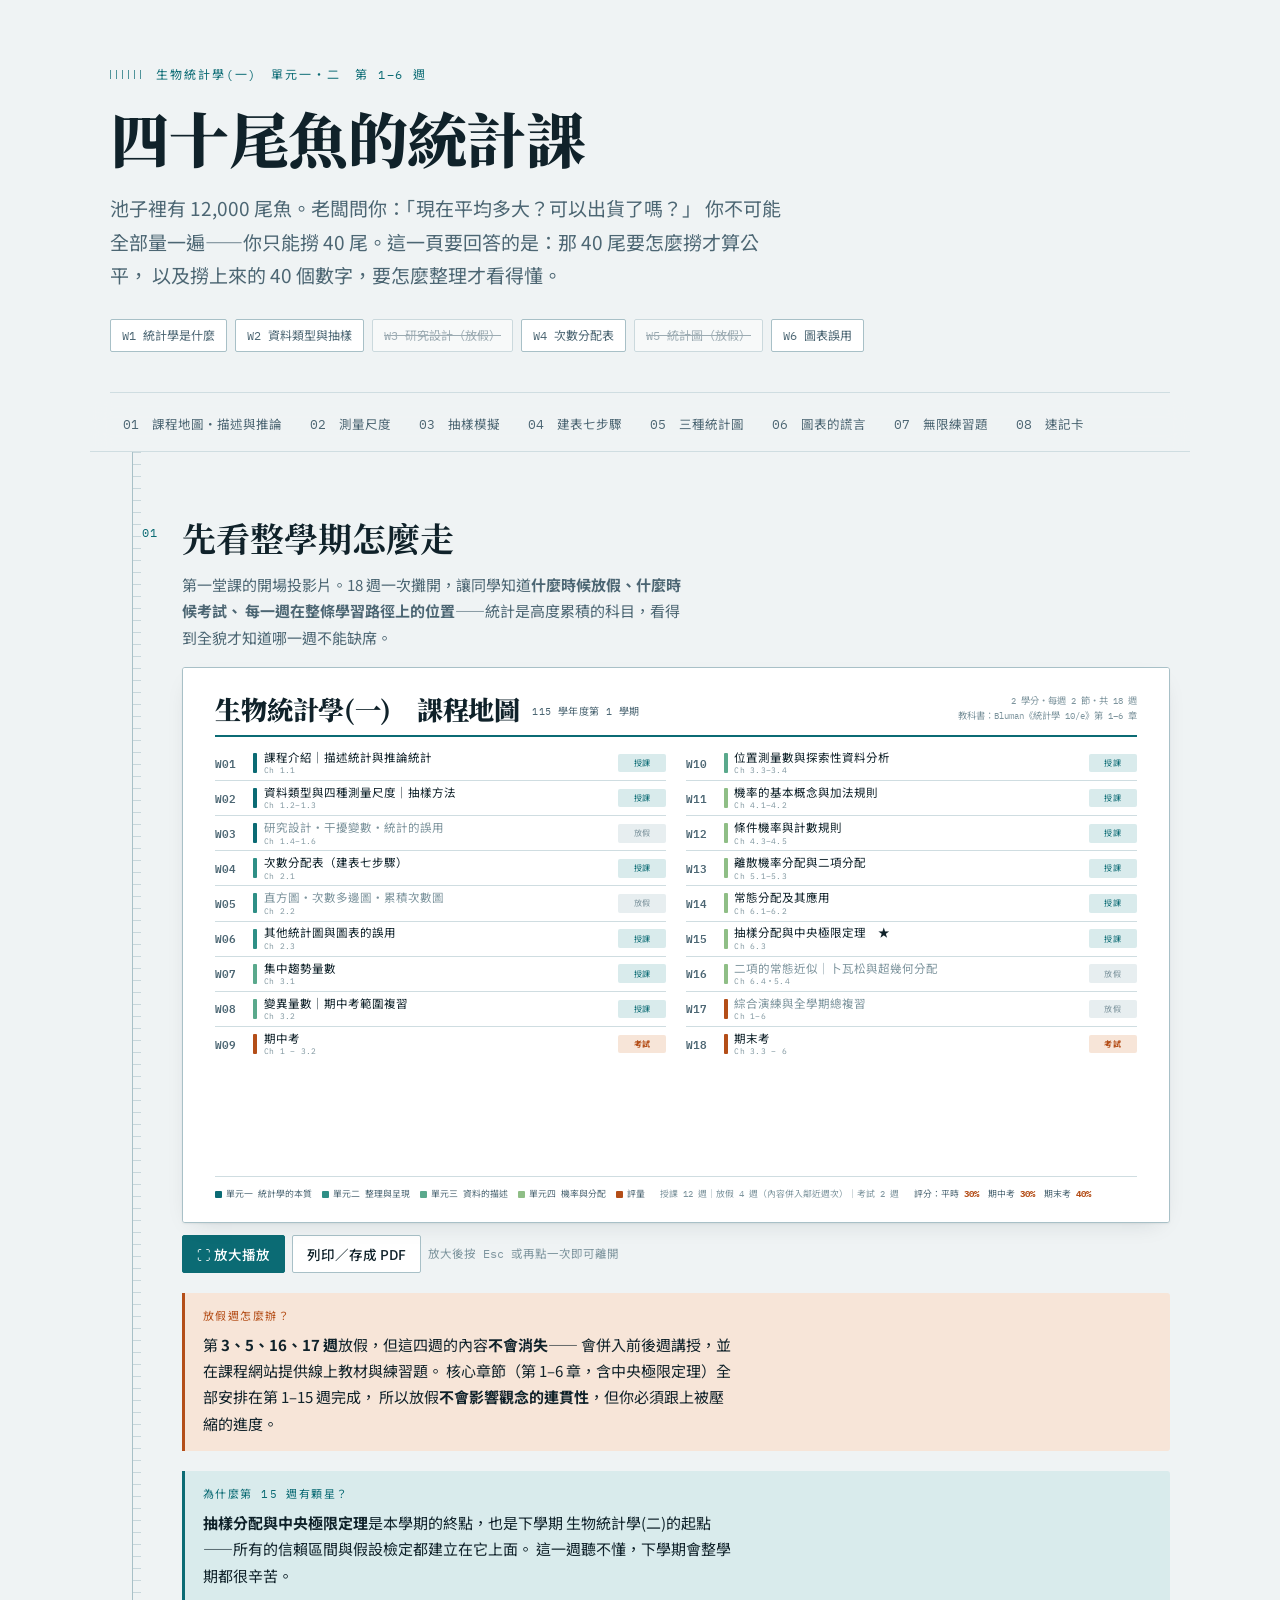
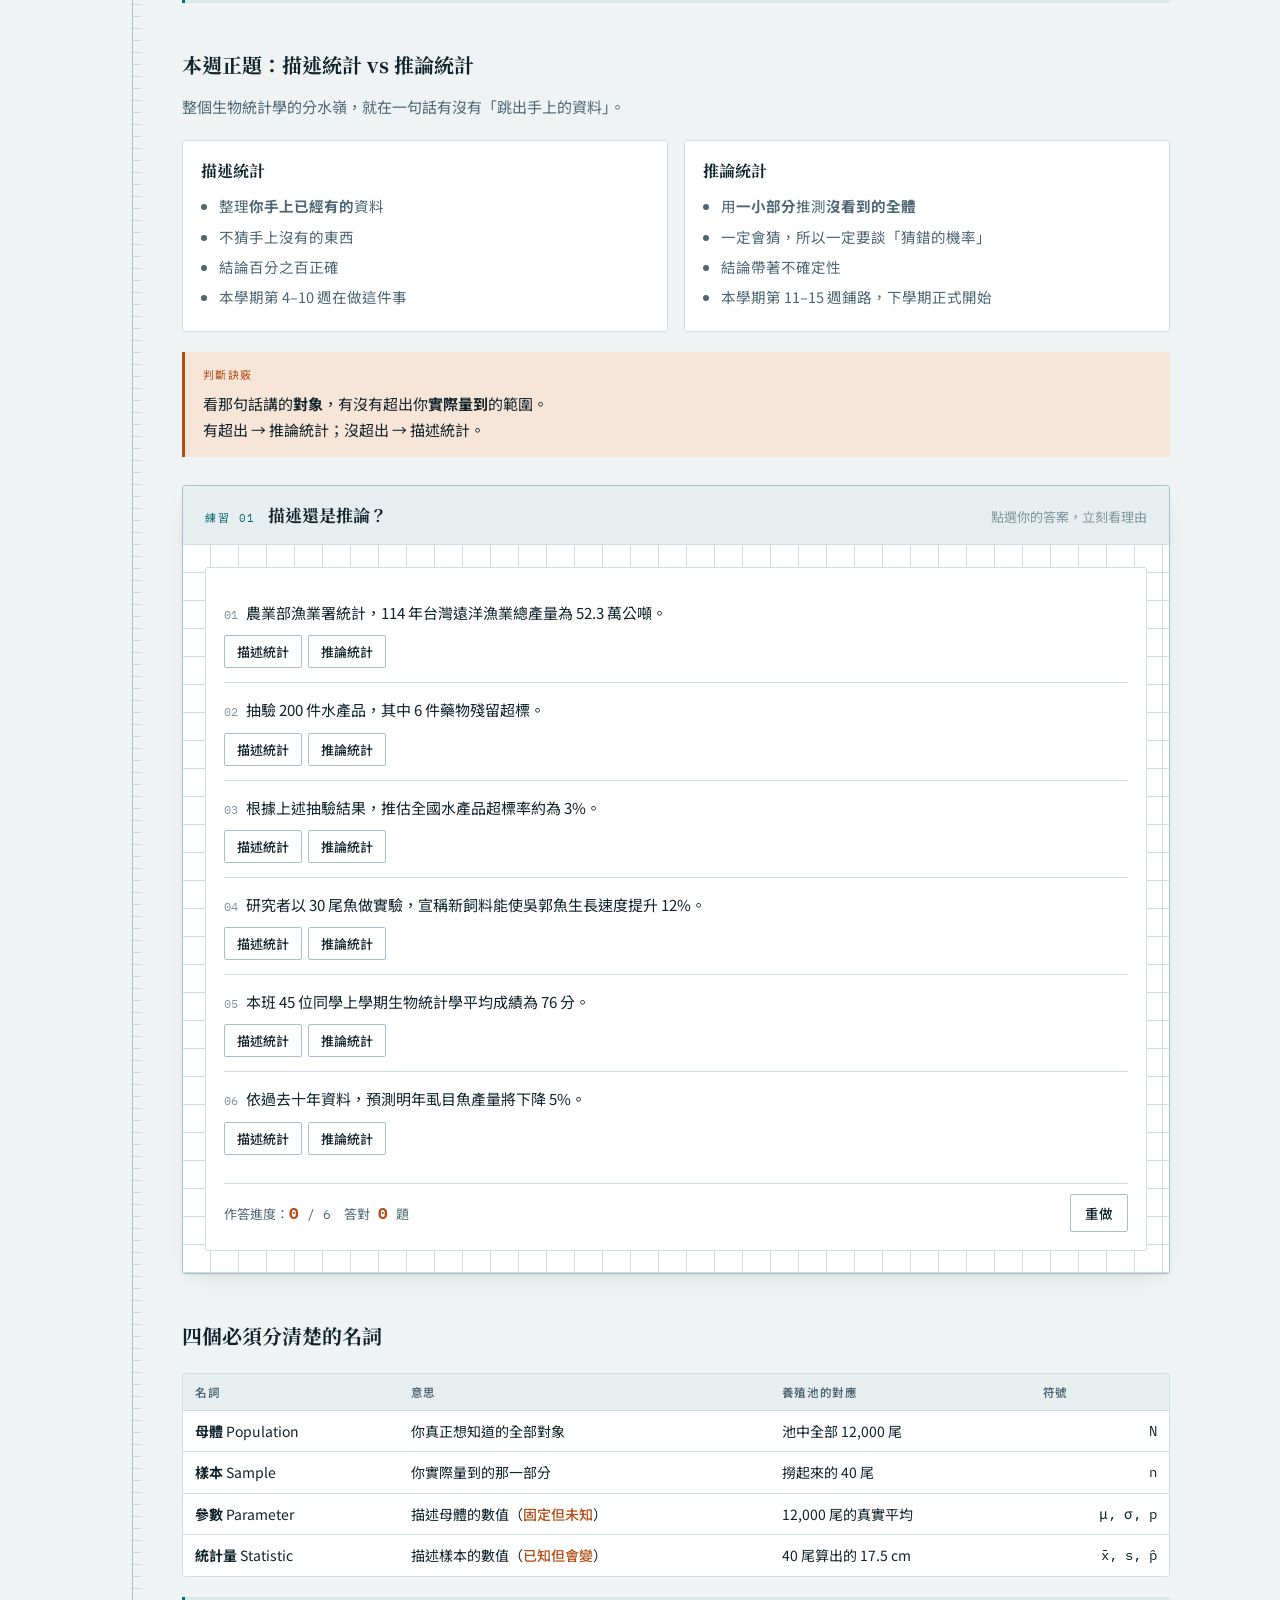
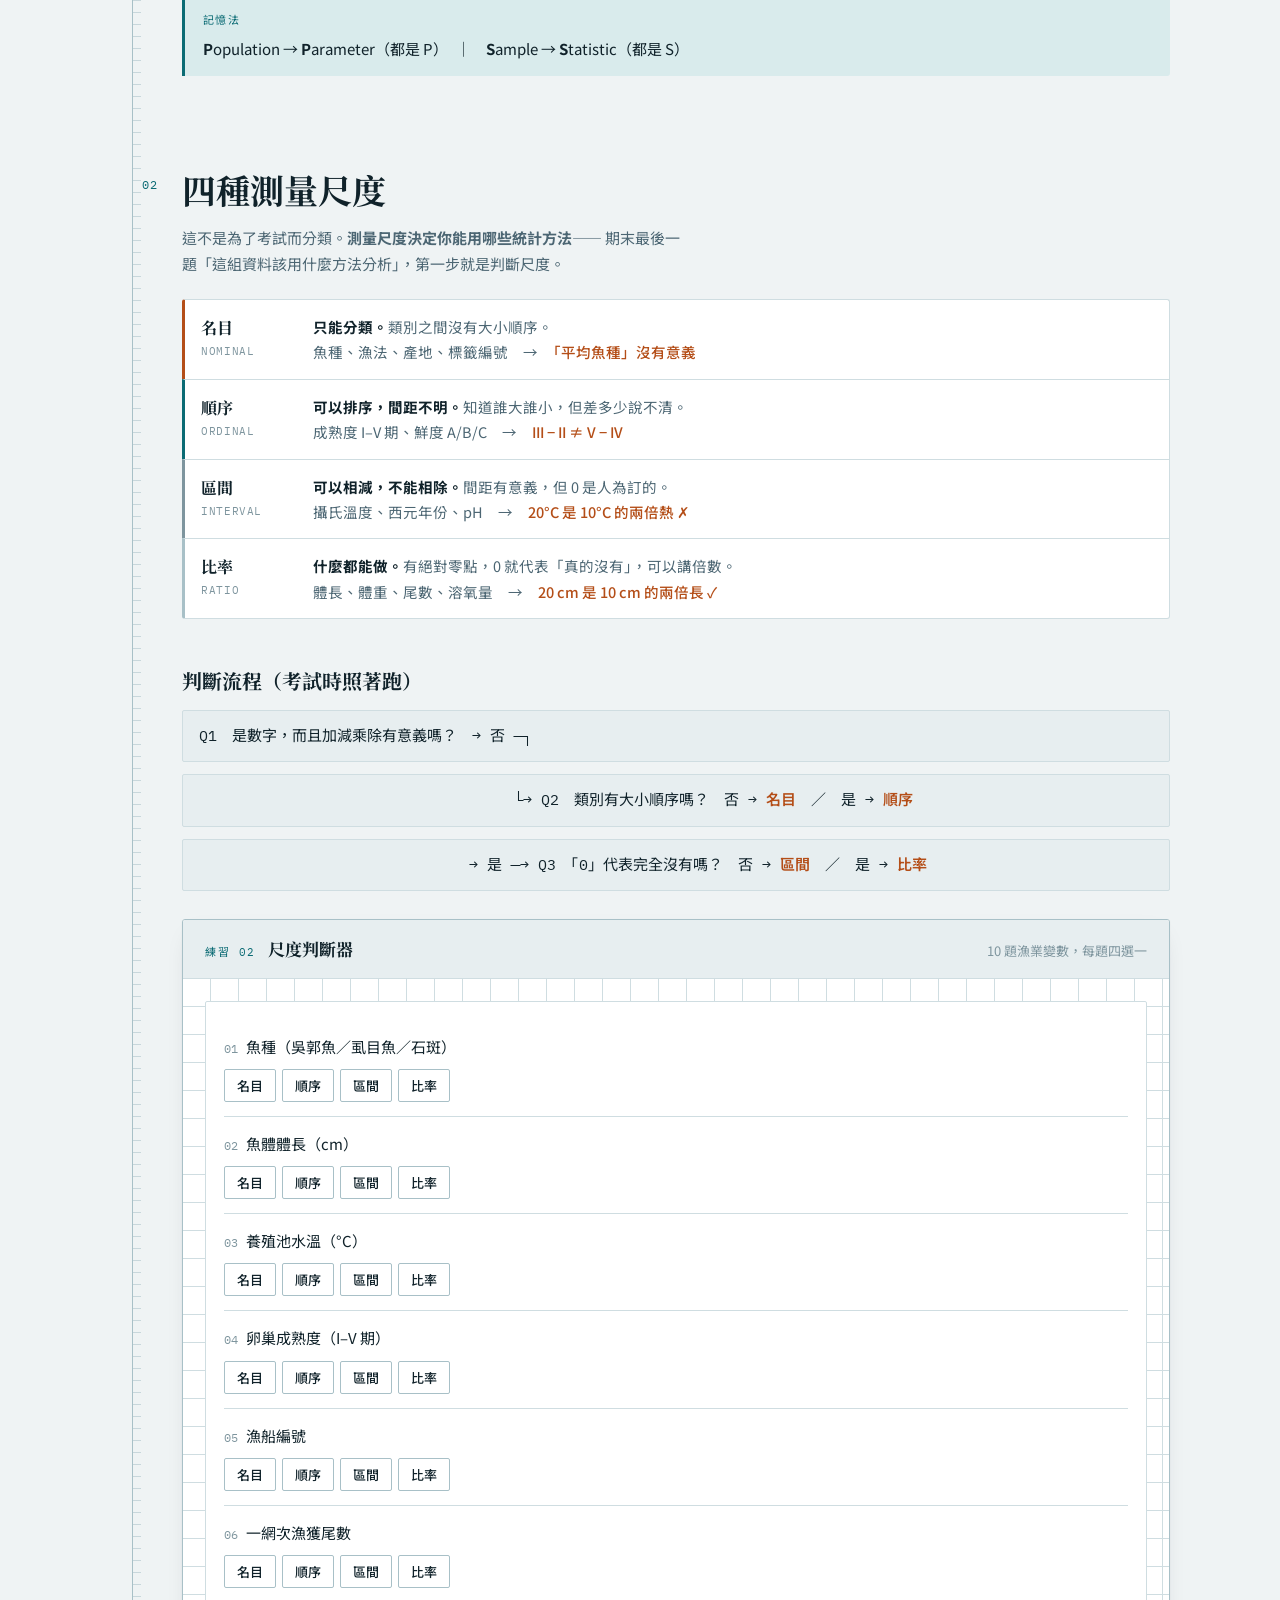
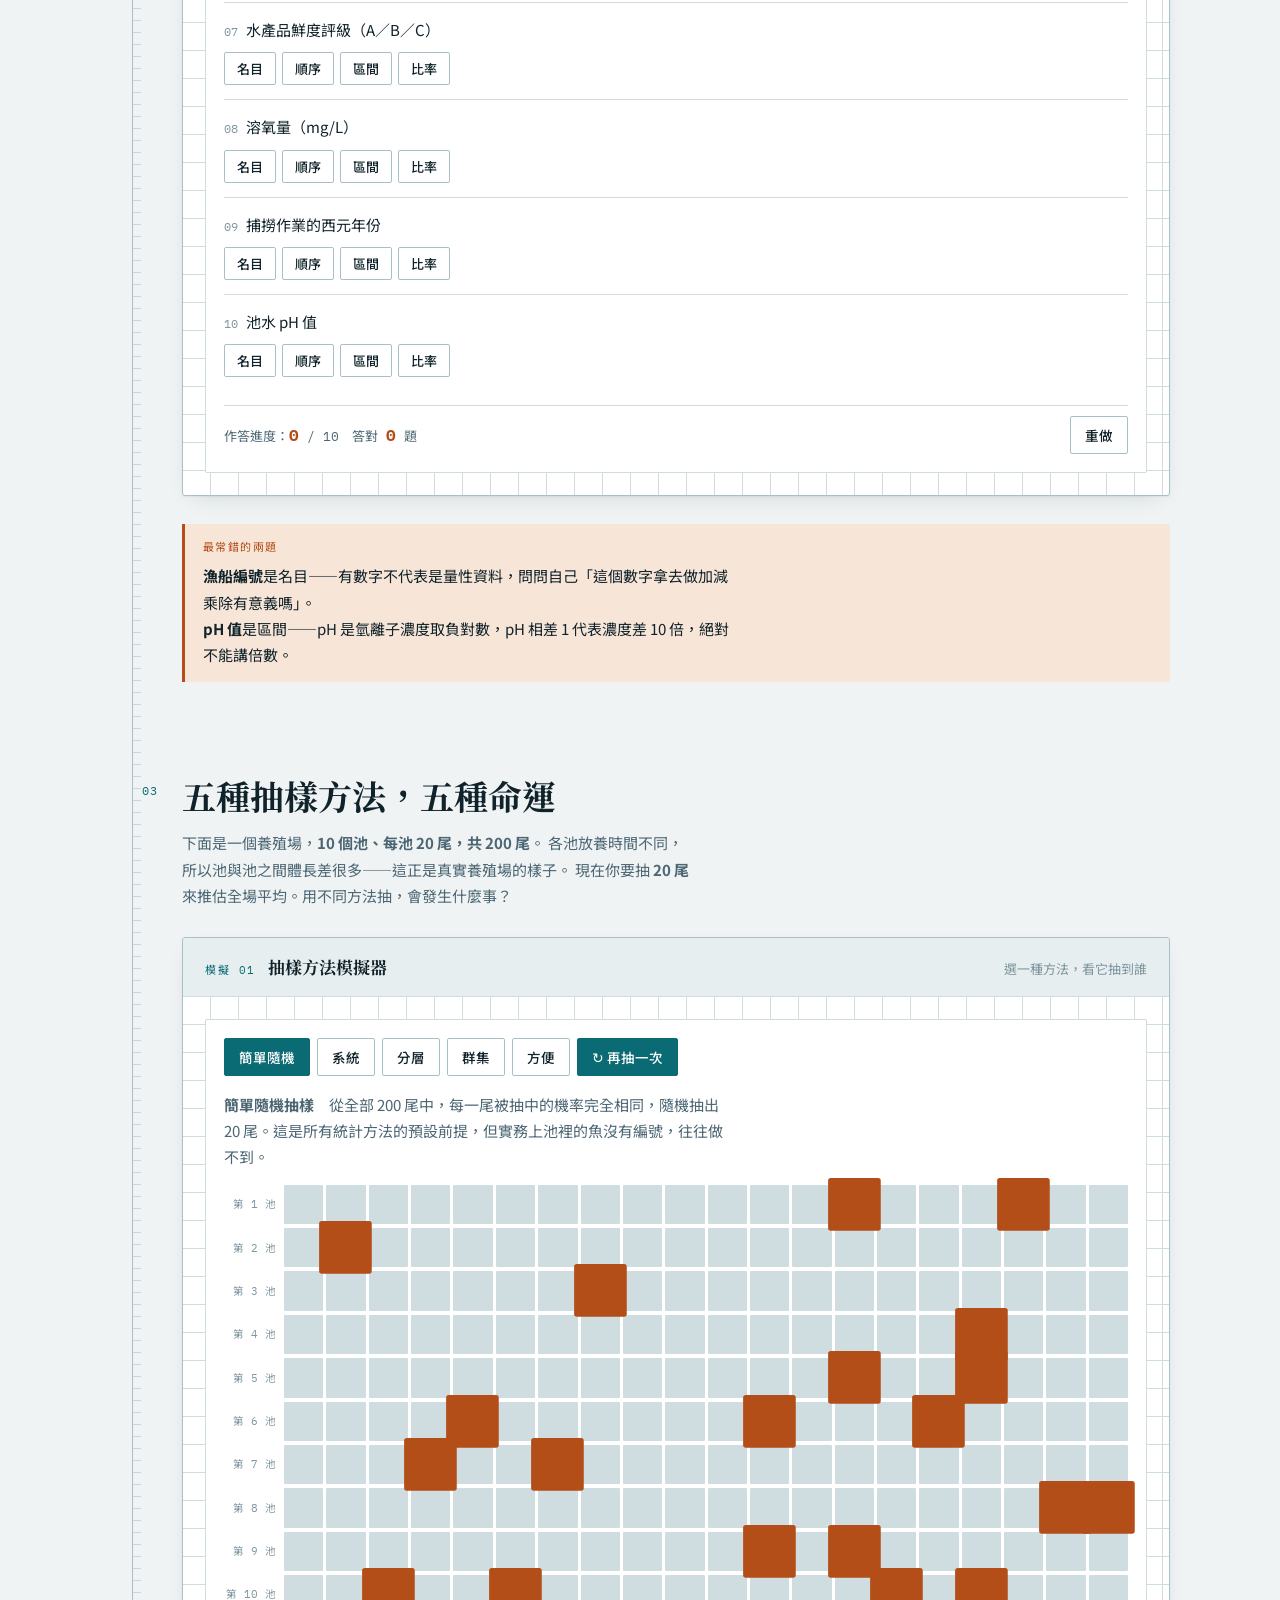
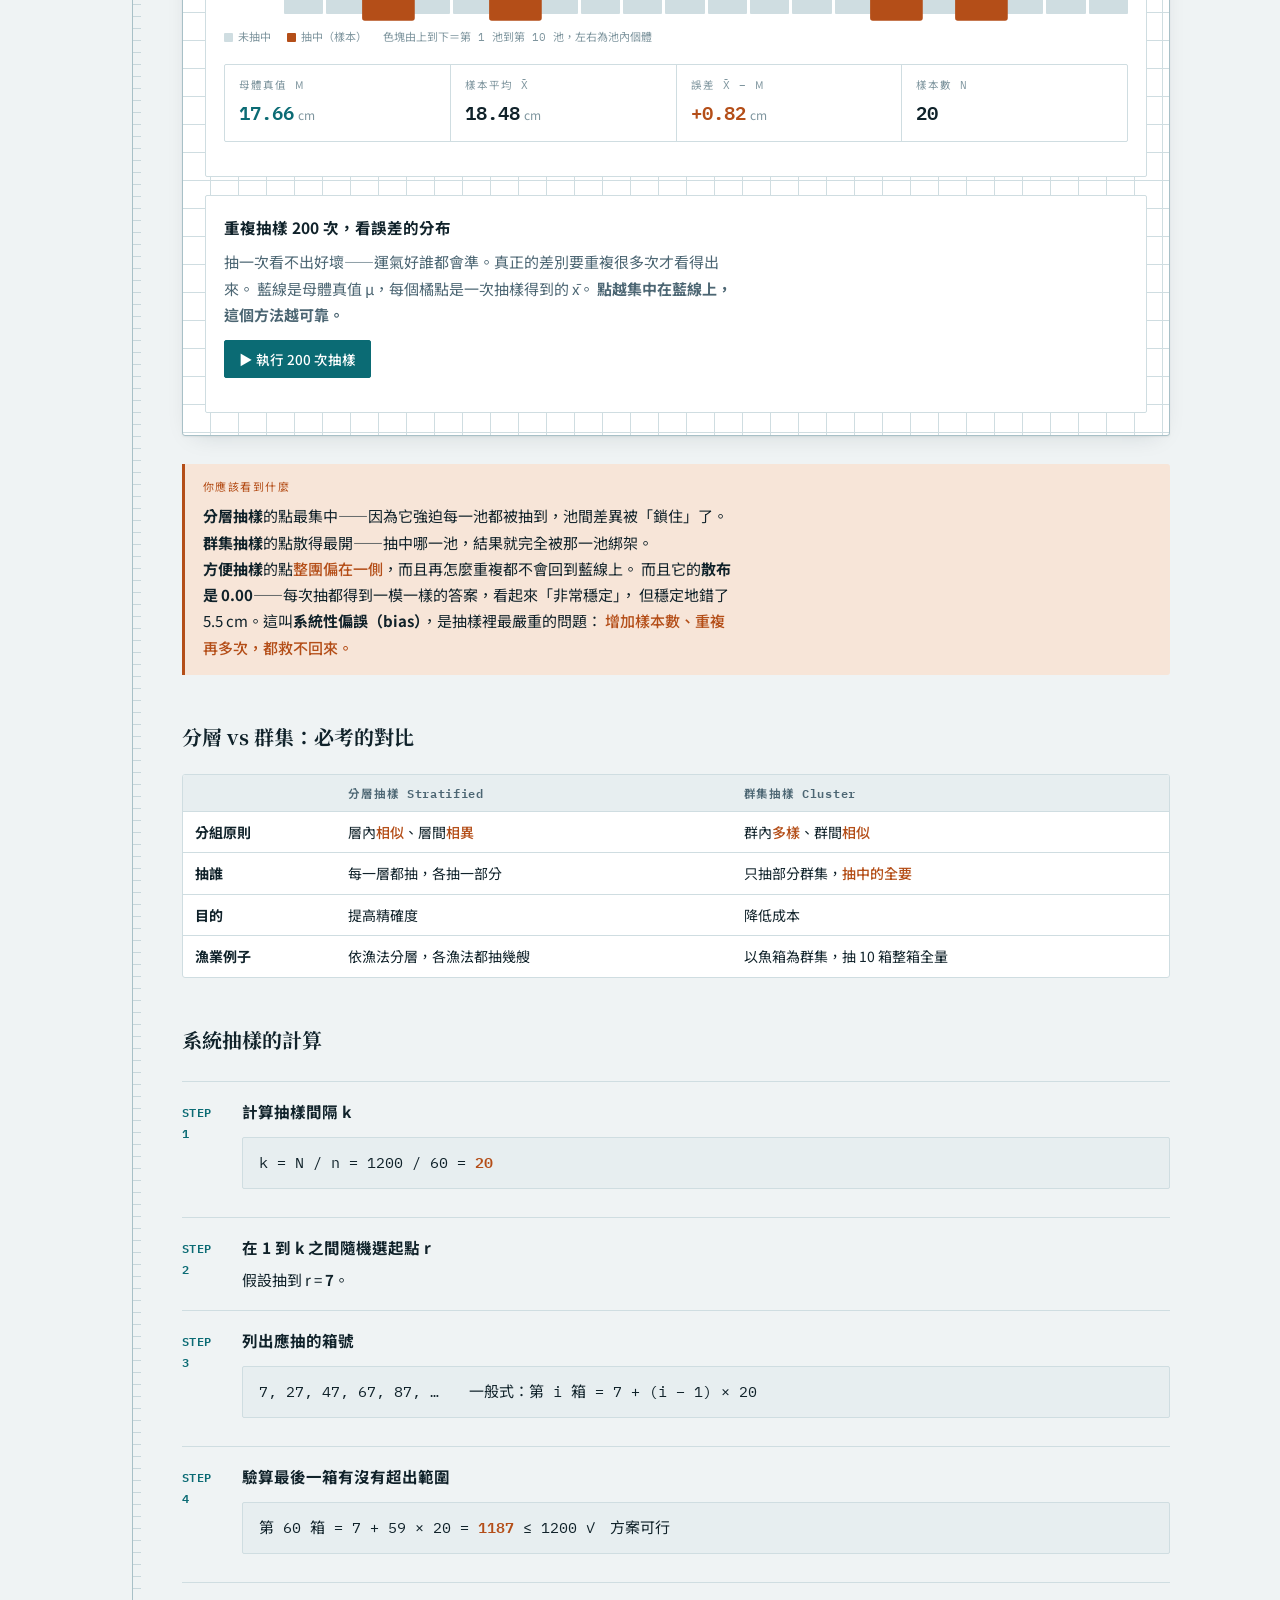
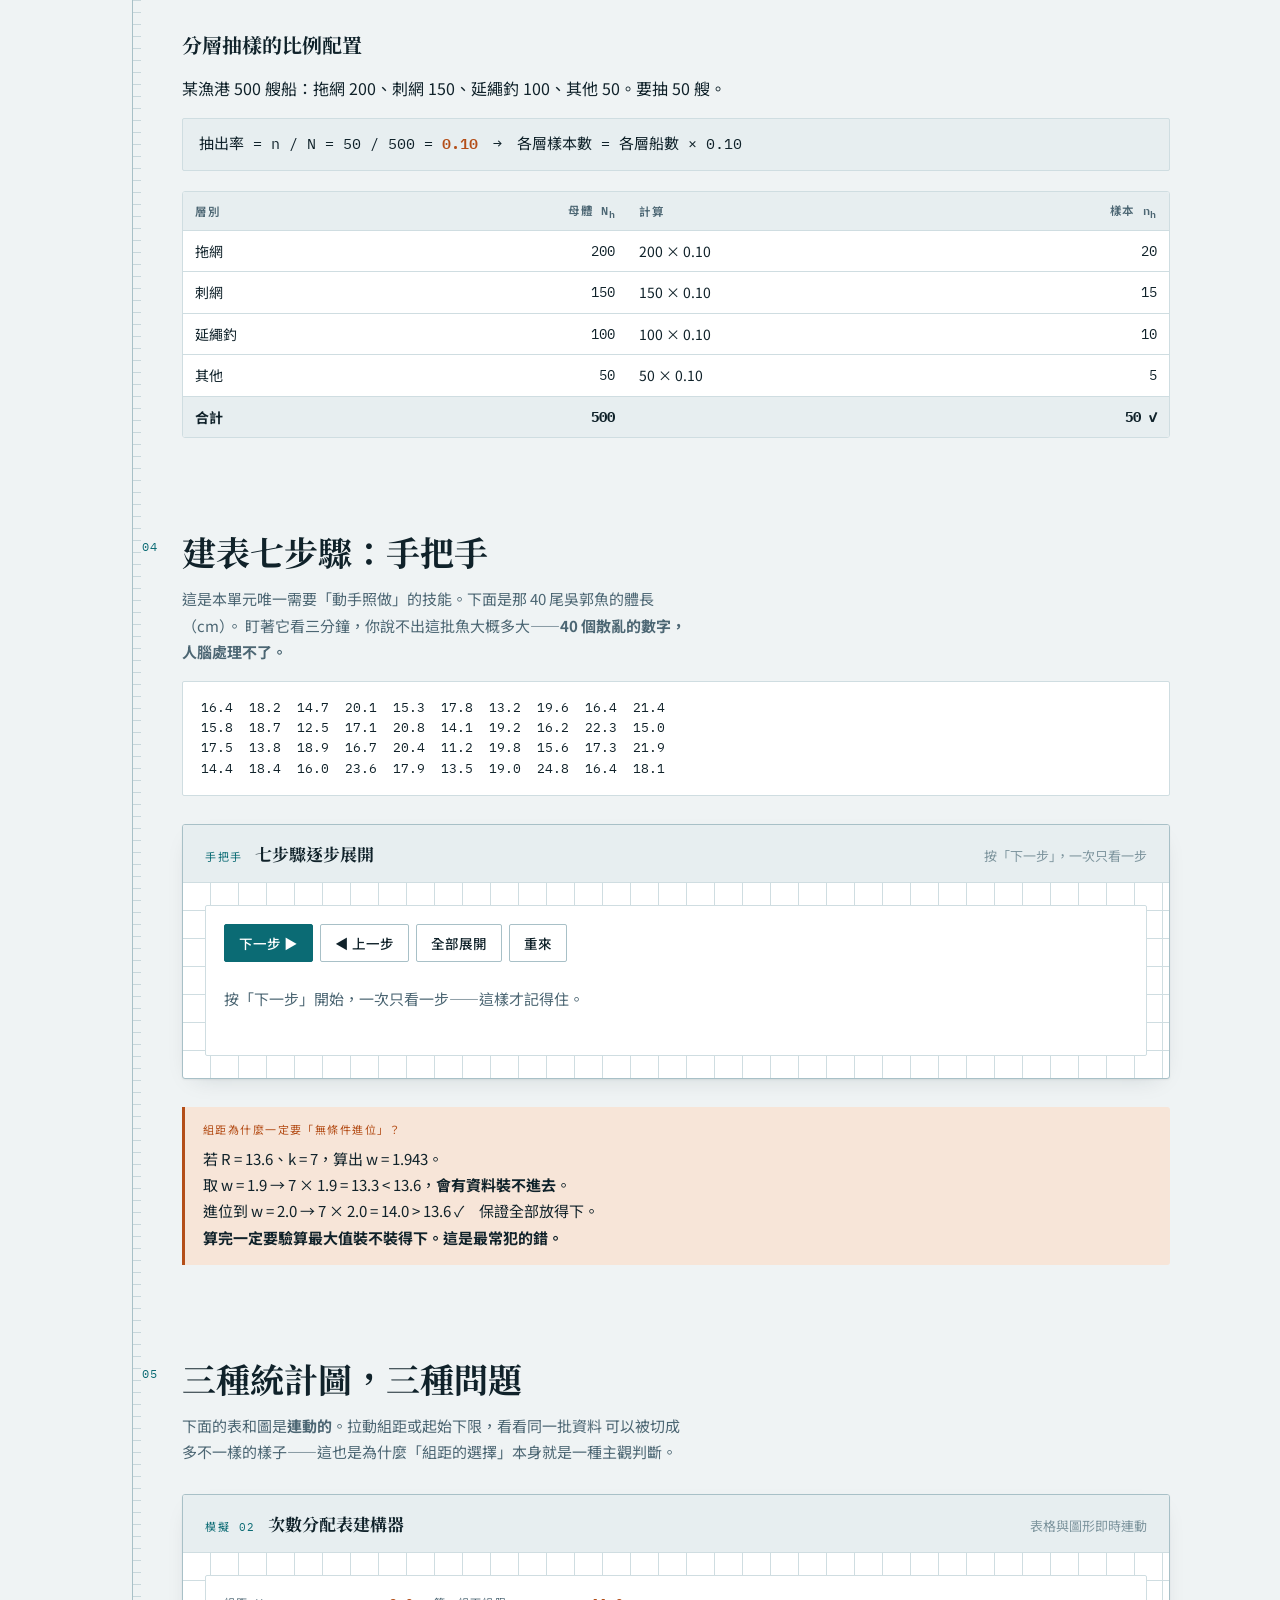
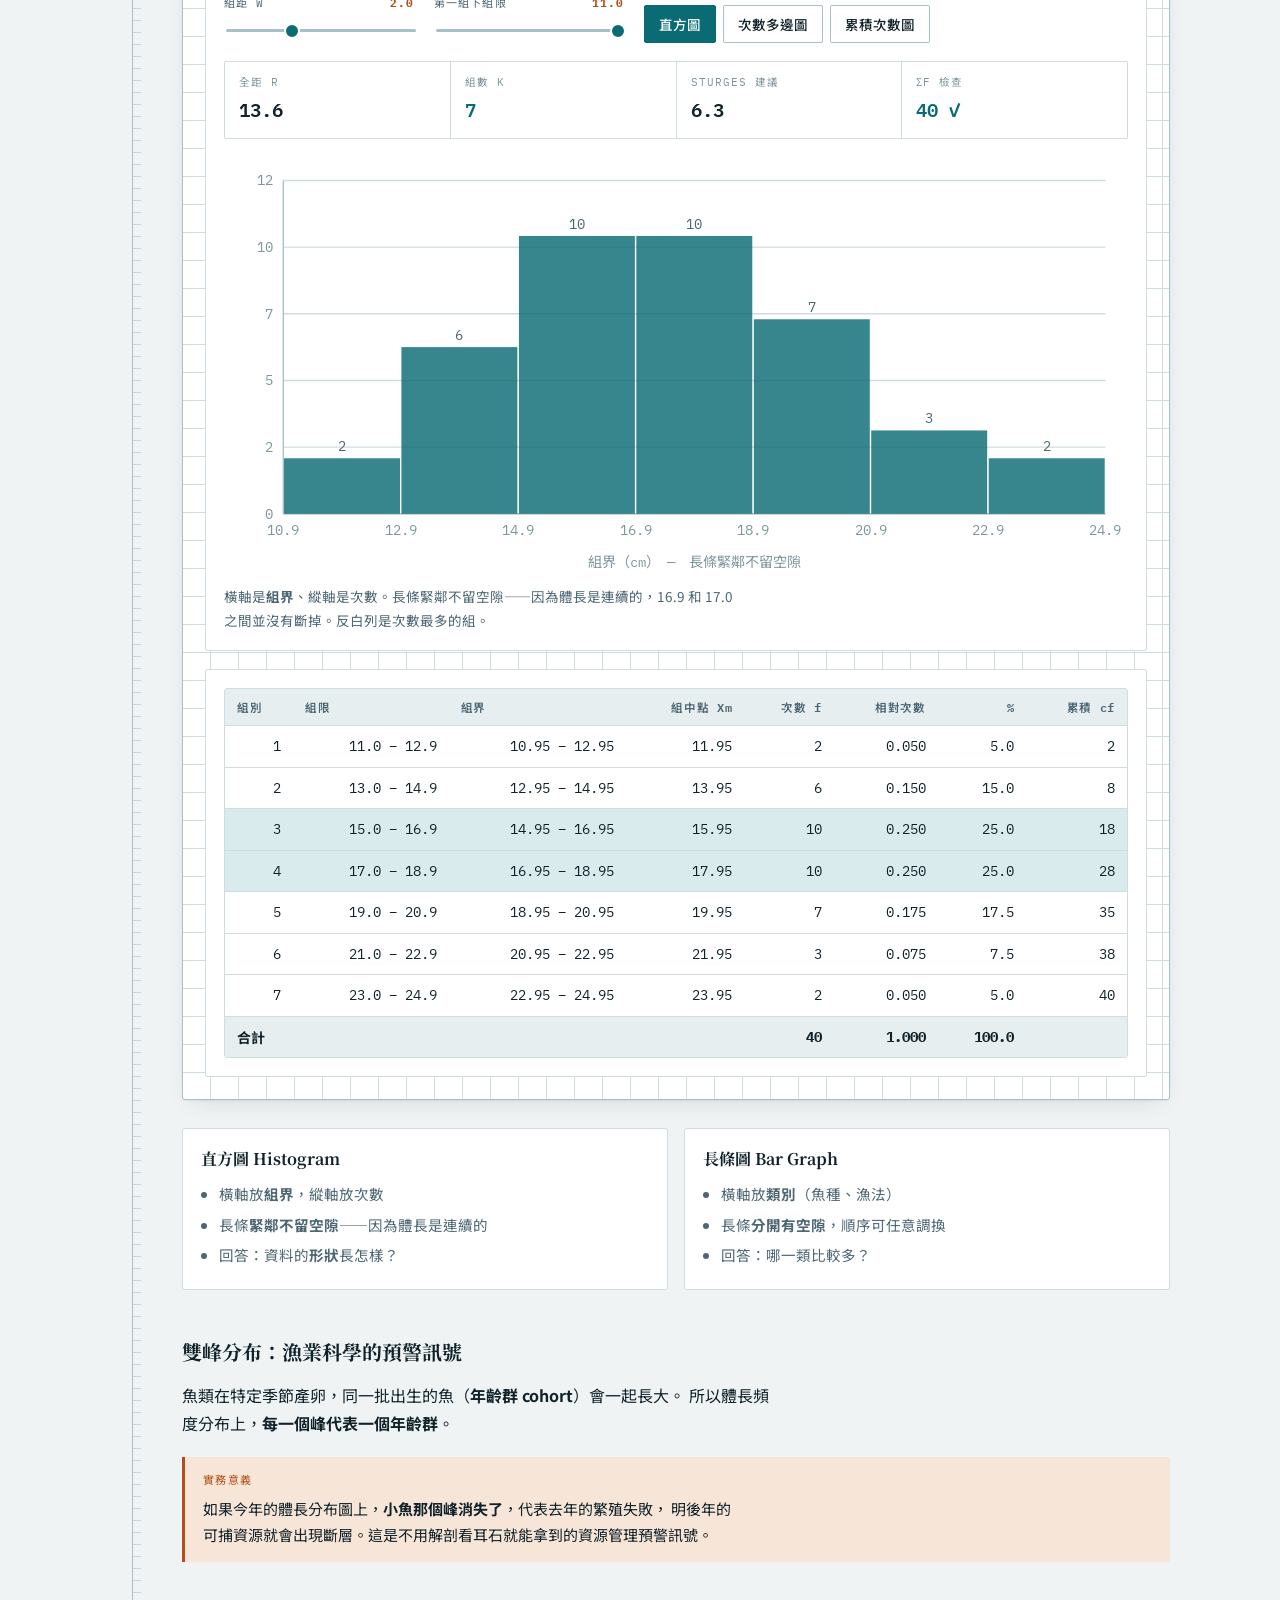
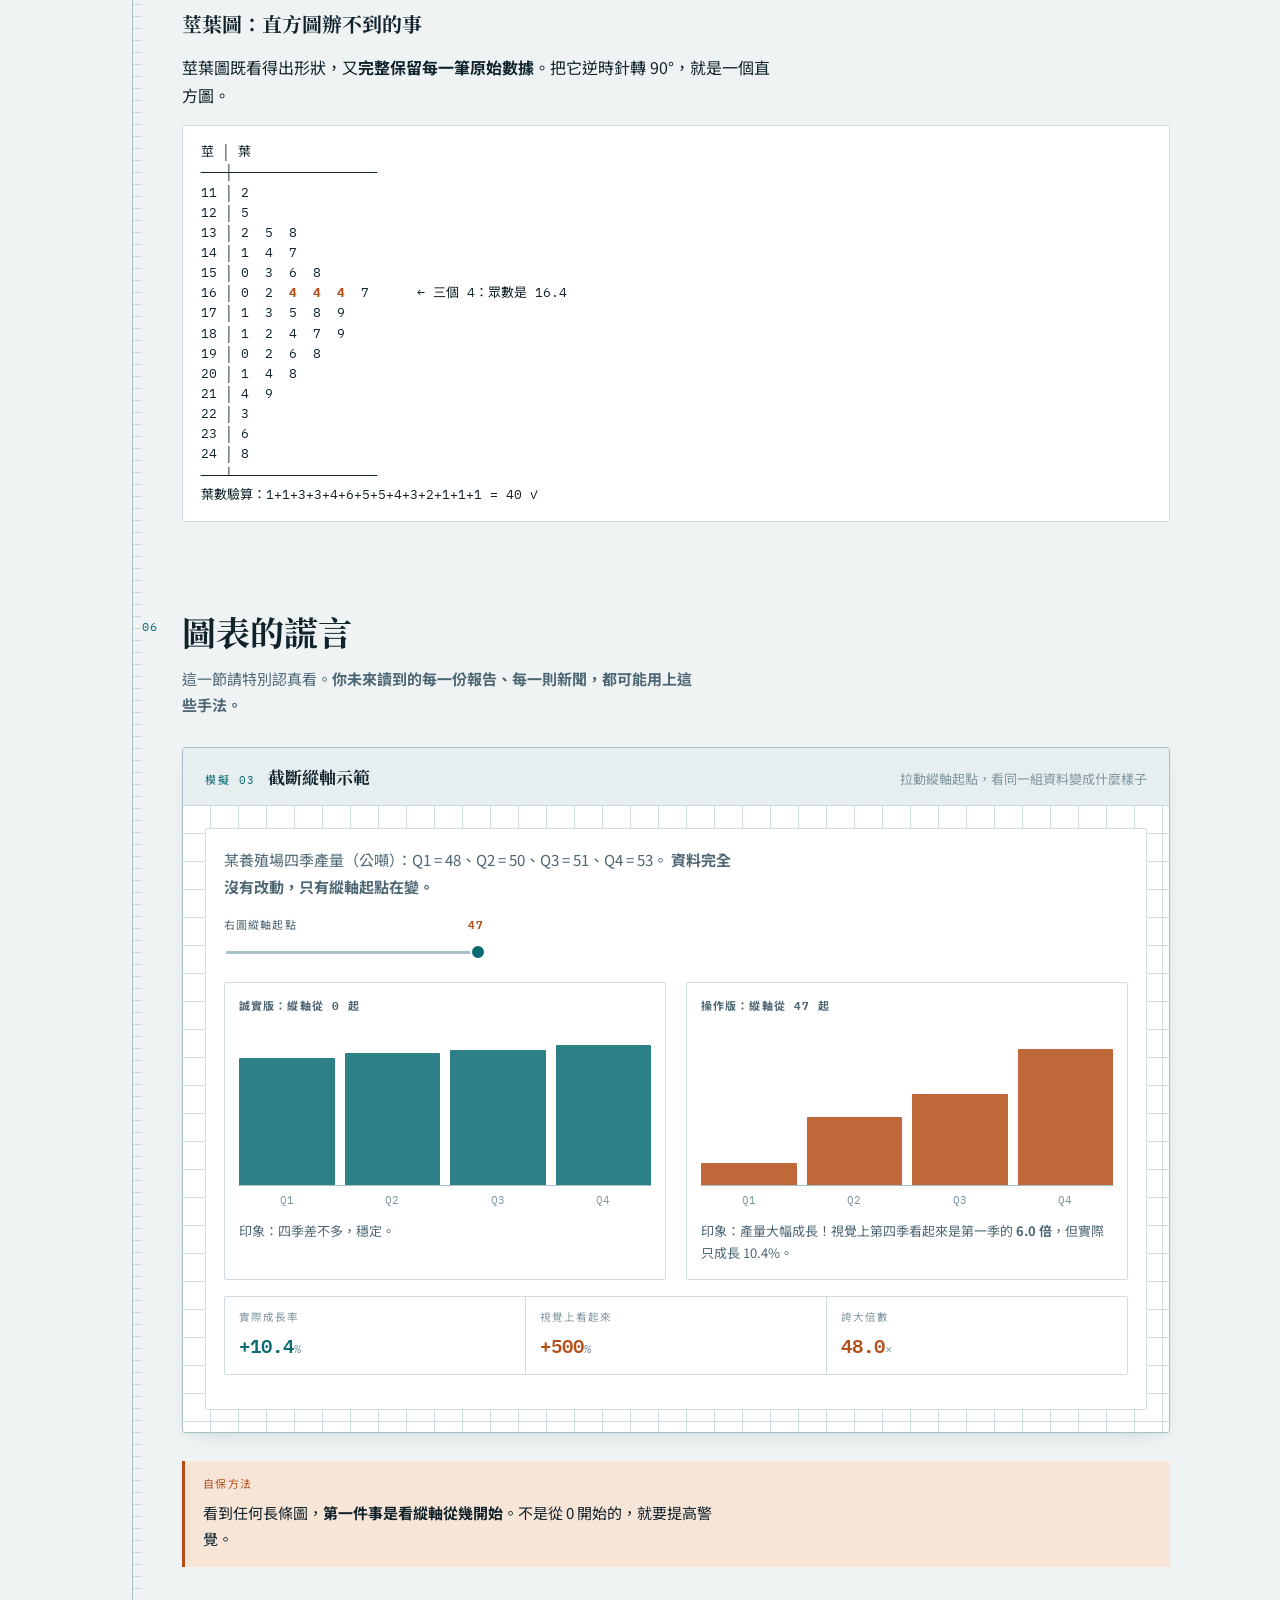
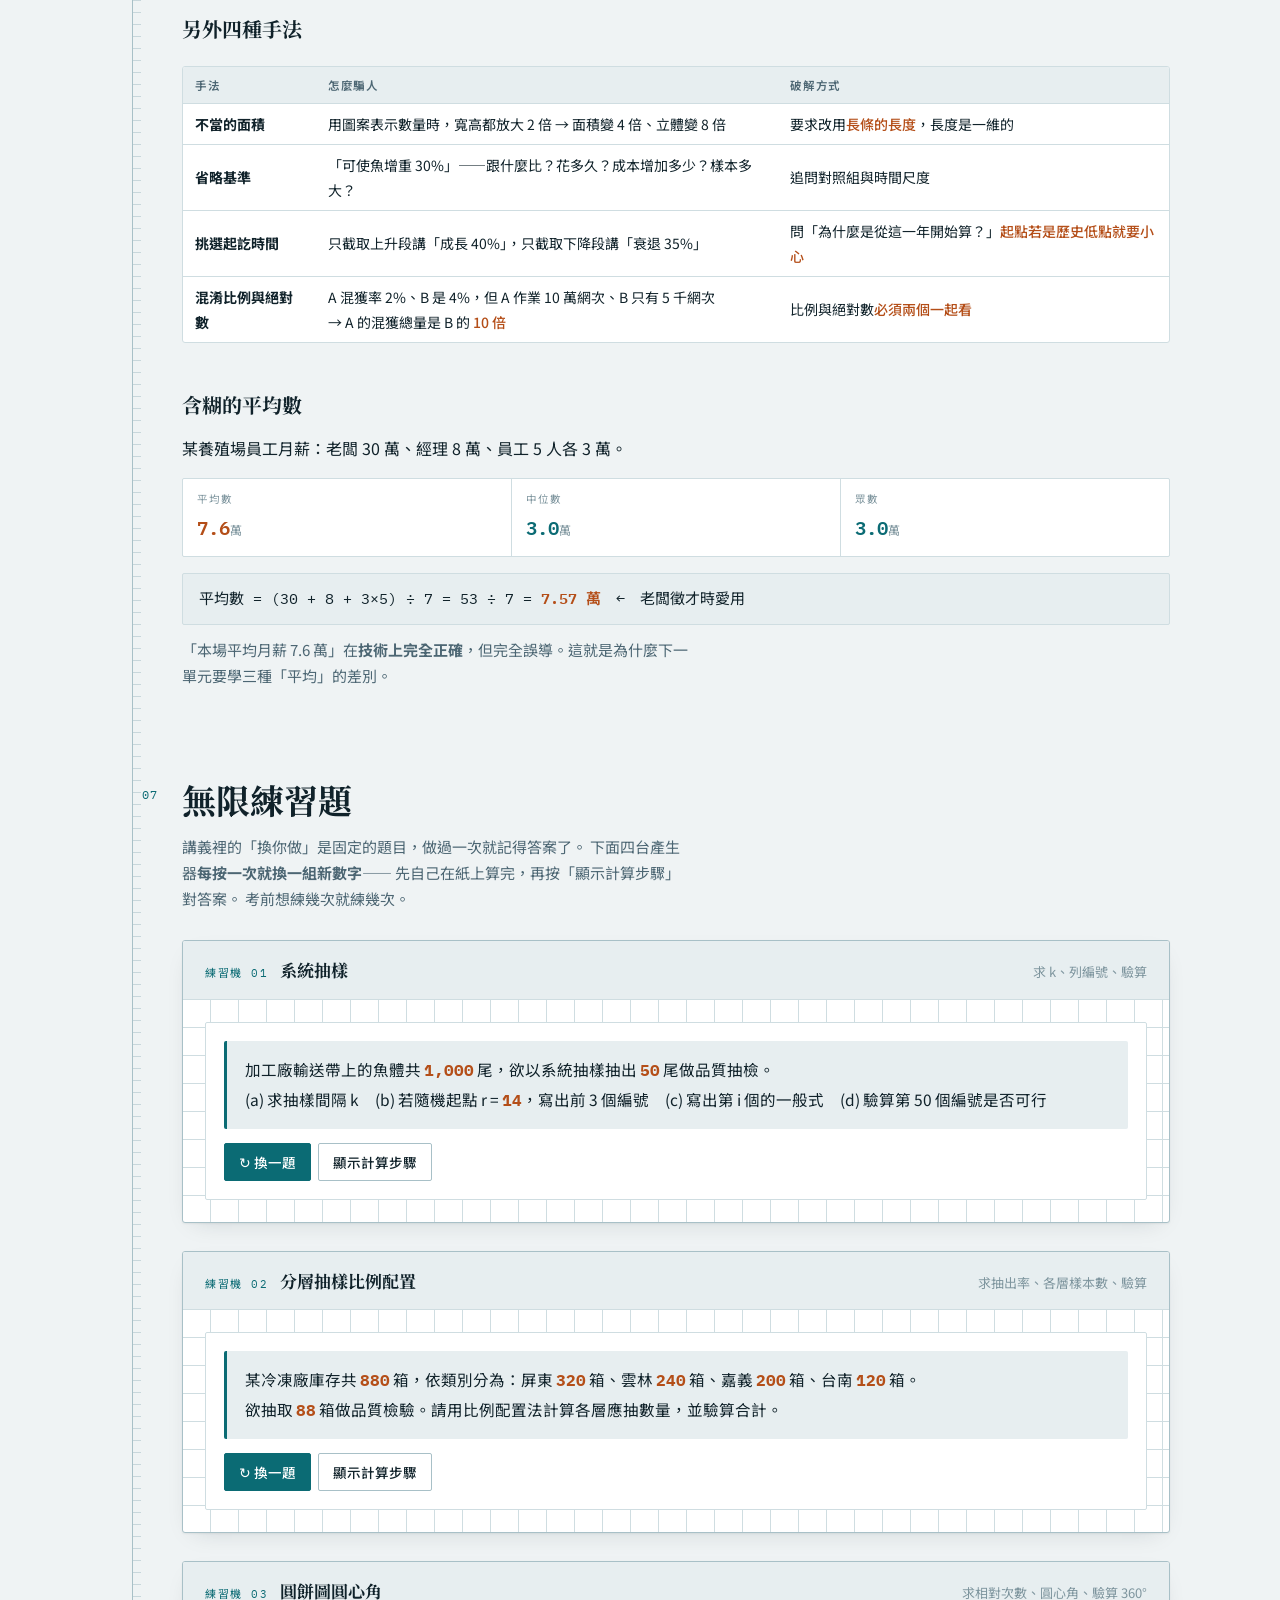
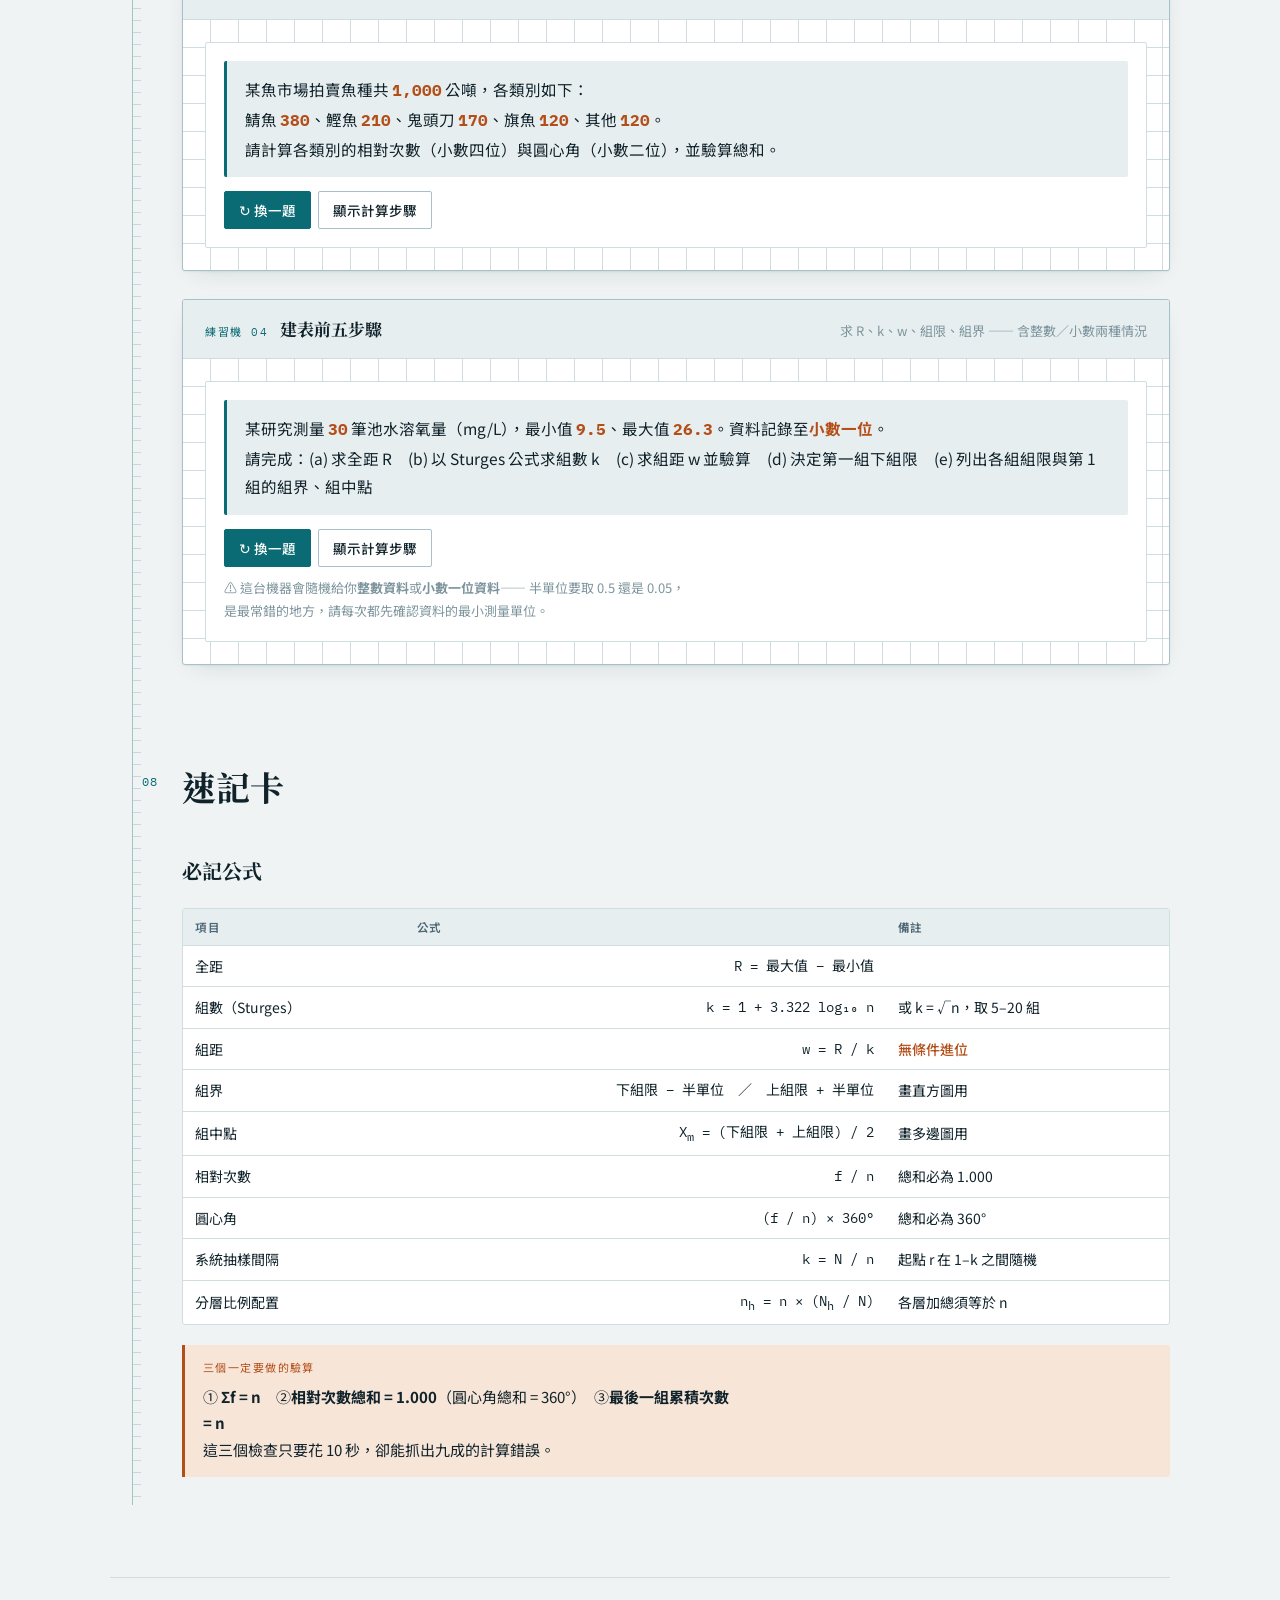
==== lab01-data-and-sampling/index.html @ 98f9c3d5 "生物統計學(一) 互動教材：課程主目錄與三個 Lab" ====
<!DOCTYPE html>
<html lang="zh-Hant">
<head>
<meta charset="utf-8">
<meta name="viewport" content="width=device-width, initial-scale=1">
<title>四十尾魚的統計課｜生物統計學(一)</title>
<meta name="description" content="生物統計學(一) 第 1–6 週互動教材：課程地圖、抽樣模擬器、次數分配表建構器、圖表誤導示範與練習機。">
<link rel="preconnect" href="https://fonts.googleapis.com">
<link rel="preconnect" href="https://fonts.gstatic.com" crossorigin>
<link rel="stylesheet" href="https://fonts.googleapis.com/css2?family=IBM+Plex+Mono:wght@400;500;600&family=Noto+Sans+TC:wght@400;500;700&family=Noto+Serif+TC:wght@600;700;900&display=swap">
<link rel="stylesheet" href="../assets/base.css">
<link rel="stylesheet" href="style.css">
</head>
<body>
<div class="wrap">

<header class="top">
  <p class="eyebrow"><span class="tick"></span>生物統計學(一)　單元一・二　第 1–6 週</p>
  <h1>四十尾魚的統計課</h1>
  <p class="lede">
    池子裡有 12,000 尾魚。老闆問你：「現在平均多大？可以出貨了嗎？」
    你不可能全部量一遍——你只能撈 40 尾。這一頁要回答的是：那 40 尾要怎麼撈才算公平，
    以及撈上來的 40 個數字，要怎麼整理才看得懂。
  </p>
  <div class="chips">
    <span class="chip">W1 統計學是什麼</span>
    <span class="chip">W2 資料類型與抽樣</span>
    <span class="chip off">W3 研究設計（放假）</span>
    <span class="chip">W4 次數分配表</span>
    <span class="chip off">W5 統計圖（放假）</span>
    <span class="chip">W6 圖表誤用</span>
  </div>
</header>

<nav class="toc">
  <ul>
    <li><a href="#s1">01　課程地圖・描述與推論</a></li>
    <li><a href="#s2">02　測量尺度</a></li>
    <li><a href="#s3">03　抽樣模擬</a></li>
    <li><a href="#s4">04　建表七步驟</a></li>
    <li><a href="#s5">05　三種統計圖</a></li>
    <li><a href="#s6">06　圖表的謊言</a></li>
    <li><a href="#s7">07　無限練習題</a></li>
    <li><a href="#s8">08　速記卡</a></li>
  </ul>
</nav>

<div class="rail">

<!-- ══════════ SECTION 1 ══════════ -->
<section id="s1">
  <div class="sec-head"><span class="sec-num">01</span>
    <h2>先看整學期怎麼走</h2>
  </div>

  <div class="slide-block">
  <p class="sub">
    第一堂課的開場投影片。18 週一次攤開，讓同學知道<strong>什麼時候放假、什麼時候考試、
    每一週在整條學習路徑上的位置</strong>——統計是高度累積的科目，看得到全貌才知道哪一週不能缺席。
  </p>

  <div class="slide-frame" id="slide-frame">
    <div class="slide-stage" id="slide-stage">
      <div class="sl-head">
        <h3>生物統計學(一)　課程地圖</h3>
        <span class="sl-sub">115 學年度第 1 學期</span>
        <span class="sl-meta">
          2 學分・每週 2 節・共 18 週<br>
          教科書：Bluman《統計學 10/e》第 1–6 章
        </span>
      </div>

      <div class="sl-cols" id="sl-cols"></div>

      <div class="sl-foot">
        <span class="sl-legend">
          <span><i style="background:var(--u1)"></i>單元一 統計學的本質</span>
          <span><i style="background:var(--u2)"></i>單元二 整理與呈現</span>
          <span><i style="background:var(--u3)"></i>單元三 資料的描述</span>
          <span><i style="background:var(--u4)"></i>單元四 機率與分配</span>
          <span><i style="background:var(--flag)"></i>評量</span>
        </span>
        <span class="k">授課 12 週｜放假 4 週（內容併入鄰近週次）｜考試 2 週</span>
        <span>評分：平時 <b>30%</b>　期中考 <b>30%</b>　期末考 <b>40%</b></span>
      </div>
    </div>
  </div>

  <div class="slide-tools">
    <button class="primary" id="slide-zoom">⛶ 放大播放</button>
    <button id="slide-print">列印／存成 PDF</button>
    <span class="esc">放大後按 Esc 或再點一次即可離開</span>
  </div>

  <div class="note warn">
    <span class="lbl">放假週怎麼辦？</span>
    <p>第 <strong>3、5、16、17 週</strong>放假，但這四週的內容<strong>不會消失</strong>——
    會併入前後週講授，並在課程網站提供線上教材與練習題。
    核心章節（第 1–6 章，含中央極限定理）全部安排在第 1–15 週完成，
    所以放假<strong>不會影響觀念的連貫性</strong>，但你必須跟上被壓縮的進度。</p>
  </div>

  <div class="note">
    <span class="lbl">為什麼第 15 週有顆星？</span>
    <p><strong>抽樣分配與中央極限定理</strong>是本學期的終點，也是下學期
    生物統計學(二)的起點——所有的信賴區間與假設檢定都建立在它上面。
    這一週聽不懂，下學期會整學期都很辛苦。</p>
  </div>
  </div>

  <h3>本週正題：描述統計 vs 推論統計</h3>
  <p class="sub">整個生物統計學的分水嶺，就在一句話有沒有「跳出手上的資料」。</p>

  <div class="cmp">
    <div>
      <h5>描述統計</h5>
      <ul>
        <li>整理<b>你手上已經有的</b>資料</li>
        <li>不猜手上沒有的東西</li>
        <li>結論百分之百正確</li>
        <li>本學期第 4–10 週在做這件事</li>
      </ul>
    </div>
    <div>
      <h5>推論統計</h5>
      <ul>
        <li>用<b>一小部分</b>推測<b>沒看到的全體</b></li>
        <li>一定會猜，所以一定要談「猜錯的機率」</li>
        <li>結論帶著不確定性</li>
        <li>本學期第 11–15 週鋪路，下學期正式開始</li>
      </ul>
    </div>
  </div>

  <div class="note key">
    <span class="lbl">判斷訣竅</span>
    <p>看那句話講的<strong>對象</strong>，有沒有超出你<strong>實際量到</strong>的範圍。<br>
    有超出 → 推論統計；沒超出 → 描述統計。</p>
  </div>

  <div class="lab">
    <div class="lab-head">
      <span class="tag">練習 01</span>
      <span class="name">描述還是推論？</span>
      <span class="hint">點選你的答案，立刻看理由</span>
    </div>
    <div class="lab-body">
      <div class="lab-inner">
        <div id="q1-box"></div>
        <div class="score">
          <span>作答進度：<b id="q1-score">0</b> / 6　答對 <b id="q1-right">0</b> 題</span>
          <button class="ghost" id="q1-reset">重做</button>
        </div>
      </div>
    </div>
  </div>

  <h3>四個必須分清楚的名詞</h3>
  <div class="tw">
    <table>
      <thead><tr><th>名詞</th><th>意思</th><th>養殖池的對應</th><th>符號</th></tr></thead>
      <tbody>
        <tr><td><strong>母體</strong> Population</td><td>你真正想知道的全部對象</td><td>池中全部 12,000 尾</td><td class="num">N</td></tr>
        <tr><td><strong>樣本</strong> Sample</td><td>你實際量到的那一部分</td><td>撈起來的 40 尾</td><td class="num">n</td></tr>
        <tr><td><strong>參數</strong> Parameter</td><td>描述母體的數值（<em>固定但未知</em>）</td><td>12,000 尾的真實平均</td><td class="num">μ, σ, p</td></tr>
        <tr><td><strong>統計量</strong> Statistic</td><td>描述樣本的數值（<em>已知但會變</em>）</td><td>40 尾算出的 17.5 cm</td><td class="num">x̄, s, p̂</td></tr>
      </tbody>
    </table>
  </div>

  <div class="note">
    <span class="lbl">記憶法</span>
    <p><strong>P</strong>opulation → <strong>P</strong>arameter（都是 P）　｜　<strong>S</strong>ample → <strong>S</strong>tatistic（都是 S）</p>
  </div>
</section>

<!-- ══════════ SECTION 2 ══════════ -->
<section id="s2">
  <div class="sec-head"><span class="sec-num">02</span>
    <h2>四種測量尺度</h2>
  </div>
  <p class="sub">
    這不是為了考試而分類。<strong>測量尺度決定你能用哪些統計方法</strong>——
    期末最後一題「這組資料該用什麼方法分析」，第一步就是判斷尺度。
  </p>

  <div class="ladder">
    <div class="rung">
      <div class="rung-name">比率<small>RATIO</small></div>
      <div class="rung-txt"><b>什麼都能做。</b>有絕對零點，0 就代表「真的沒有」，可以講倍數。<br>體長、體重、尾數、溶氧量　→　<em>20 cm 是 10 cm 的兩倍長 ✓</em></div>
    </div>
    <div class="rung">
      <div class="rung-name">區間<small>INTERVAL</small></div>
      <div class="rung-txt"><b>可以相減，不能相除。</b>間距有意義，但 0 是人為訂的。<br>攝氏溫度、西元年份、pH　→　<em>20°C 是 10°C 的兩倍熱 ✗</em></div>
    </div>
    <div class="rung">
      <div class="rung-name">順序<small>ORDINAL</small></div>
      <div class="rung-txt"><b>可以排序，間距不明。</b>知道誰大誰小，但差多少說不清。<br>成熟度 I–V 期、鮮度 A/B/C　→　<em>III − II ≠ V − IV</em></div>
    </div>
    <div class="rung">
      <div class="rung-name">名目<small>NOMINAL</small></div>
      <div class="rung-txt"><b>只能分類。</b>類別之間沒有大小順序。<br>魚種、漁法、產地、標籤編號　→　<em>「平均魚種」沒有意義</em></div>
    </div>
  </div>

  <h3>判斷流程（考試時照著跑）</h3>
  <div class="eq">Q1　是數字，而且加減乘除有意義嗎？　→ 否 ─┐</div>
  <div class="eq">　　　　　　　　　　　　　　　　　　　　　└→ Q2　類別有大小順序嗎？　否 → <b>名目</b>　／　是 → <b>順序</b></div>
  <div class="eq">　　　　　　　　　　　　　　　　　　→ 是 ─→ Q3　「0」代表完全沒有嗎？　否 → <b>區間</b>　／　是 → <b>比率</b></div>

  <div class="lab">
    <div class="lab-head">
      <span class="tag">練習 02</span>
      <span class="name">尺度判斷器</span>
      <span class="hint">10 題漁業變數，每題四選一</span>
    </div>
    <div class="lab-body">
      <div class="lab-inner">
        <div id="q2-box"></div>
        <div class="score">
          <span>作答進度：<b id="q2-score">0</b> / 10　答對 <b id="q2-right">0</b> 題</span>
          <button class="ghost" id="q2-reset">重做</button>
        </div>
      </div>
    </div>
  </div>

  <div class="note warn">
    <span class="lbl">最常錯的兩題</span>
    <p><strong>漁船編號</strong>是名目——有數字不代表是量性資料，問問自己「這個數字拿去做加減乘除有意義嗎」。<br>
    <strong>pH 值</strong>是區間——pH 是氫離子濃度取負對數，pH 相差 1 代表濃度差 10 倍，絕對不能講倍數。</p>
  </div>
</section>

<!-- ══════════ SECTION 3 ══════════ -->
<section id="s3">
  <div class="sec-head"><span class="sec-num">03</span>
    <h2>五種抽樣方法，五種命運</h2>
  </div>
  <p class="sub">
    下面是一個養殖場，<strong>10 個池、每池 20 尾，共 200 尾</strong>。
    各池放養時間不同，所以池與池之間體長差很多——這正是真實養殖場的樣子。
    現在你要抽 <strong>20 尾</strong> 來推估全場平均。用不同方法抽，會發生什麼事？
  </p>

  <div class="lab">
    <div class="lab-head">
      <span class="tag">模擬 01</span>
      <span class="name">抽樣方法模擬器</span>
      <span class="hint">選一種方法，看它抽到誰</span>
    </div>
    <div class="lab-body">
      <div class="lab-inner">
        <div class="btns" style="margin-bottom:16px">
          <button data-m="srs" class="on">簡單隨機</button>
          <button data-m="sys">系統</button>
          <button data-m="str">分層</button>
          <button data-m="clu">群集</button>
          <button data-m="con">方便</button>
          <button class="primary" id="resample">↻ 再抽一次</button>
        </div>

        <p id="method-desc" class="sub" style="margin-bottom:14px;min-height:44px"></p>

        <div class="ponds" id="ponds"></div>
        <div class="legend">
          <span><i style="background:var(--rule)"></i>未抽中</span>
          <span><i style="background:var(--flag)"></i>抽中（樣本）</span>
          <span>色塊由上到下＝第 1 池到第 10 池，左右為池內個體</span>
        </div>

        <div class="readout">
          <div class="ro"><span class="k">母體真值 μ</span><span class="v acc" id="ro-mu">—</span> <span class="u">cm</span></div>
          <div class="ro"><span class="k">樣本平均 x̄</span><span class="v" id="ro-xbar">—</span> <span class="u">cm</span></div>
          <div class="ro"><span class="k">誤差 x̄ − μ</span><span class="v flag" id="ro-err">—</span> <span class="u">cm</span></div>
          <div class="ro"><span class="k">樣本數 n</span><span class="v" id="ro-n">20</span></div>
        </div>
      </div>

      <div class="lab-inner" style="margin-top:18px">
        <h4 style="margin-top:0">重複抽樣 200 次，看誤差的分布</h4>
        <p class="sub" style="margin-bottom:12px">
          抽一次看不出好壞——運氣好誰都會準。真正的差別要重複很多次才看得出來。
          藍線是母體真值 μ，每個橘點是一次抽樣得到的 x̄。
          <strong>點越集中在藍線上，這個方法越可靠。</strong>
        </p>
        <button class="primary" id="run-many">▶ 執行 200 次抽樣</button>
        <div class="strip" id="strip"></div>
      </div>
    </div>
  </div>

  <div class="note key">
    <span class="lbl">你應該看到什麼</span>
    <p>
      <strong>分層抽樣</strong>的點最集中——因為它強迫每一池都被抽到，池間差異被「鎖住」了。<br>
      <strong>群集抽樣</strong>的點散得最開——抽中哪一池，結果就完全被那一池綁架。<br>
      <strong>方便抽樣</strong>的點<em>整團偏在一側</em>，而且再怎麼重複都不會回到藍線上。
      而且它的<strong>散布是 0.00</strong>——每次抽都得到一模一樣的答案，看起來「非常穩定」，
      但穩定地錯了 5.5 cm。這叫<strong>系統性偏誤（bias）</strong>，是抽樣裡最嚴重的問題：
      <em>增加樣本數、重複再多次，都救不回來。</em>
    </p>
  </div>

  <h3>分層 vs 群集：必考的對比</h3>
  <div class="tw">
    <table>
      <thead><tr><th></th><th>分層抽樣 Stratified</th><th>群集抽樣 Cluster</th></tr></thead>
      <tbody>
        <tr><td><strong>分組原則</strong></td><td>層內<em>相似</em>、層間<em>相異</em></td><td>群內<em>多樣</em>、群間<em>相似</em></td></tr>
        <tr><td><strong>抽誰</strong></td><td>每一層都抽，各抽一部分</td><td>只抽部分群集，<em>抽中的全要</em></td></tr>
        <tr><td><strong>目的</strong></td><td>提高精確度</td><td>降低成本</td></tr>
        <tr><td><strong>漁業例子</strong></td><td>依漁法分層，各漁法都抽幾艘</td><td>以魚箱為群集，抽 10 箱整箱全量</td></tr>
      </tbody>
    </table>
  </div>

  <h3>系統抽樣的計算</h3>
  <div class="steps">
    <div class="step"><div class="step-n">STEP 1</div><div class="step-b">
      <h5>計算抽樣間隔 k</h5>
      <div class="eq">k = N / n = 1200 / 60 = <b>20</b></div>
    </div></div>
    <div class="step"><div class="step-n">STEP 2</div><div class="step-b">
      <h5>在 1 到 k 之間隨機選起點 r</h5>
      <p>假設抽到 r = <strong>7</strong>。</p>
    </div></div>
    <div class="step"><div class="step-n">STEP 3</div><div class="step-b">
      <h5>列出應抽的箱號</h5>
      <div class="eq">7, 27, 47, 67, 87, …　　一般式：第 i 箱 = 7 + (i − 1) × 20</div>
    </div></div>
    <div class="step"><div class="step-n">STEP 4</div><div class="step-b">
      <h5>驗算最後一箱有沒有超出範圍</h5>
      <div class="eq">第 60 箱 = 7 + 59 × 20 = <b>1187</b> ≤ 1200 ✓　方案可行</div>
    </div></div>
  </div>

  <h3>分層抽樣的比例配置</h3>
  <p>某漁港 500 艘船：拖網 200、刺網 150、延繩釣 100、其他 50。要抽 50 艘。</p>
  <div class="eq">抽出率 = n / N = 50 / 500 = <b>0.10</b>　→　各層樣本數 = 各層船數 × 0.10</div>
  <div class="tw">
    <table>
      <thead><tr><th>層別</th><th class="num">母體 N<sub>h</sub></th><th>計算</th><th class="num">樣本 n<sub>h</sub></th></tr></thead>
      <tbody>
        <tr><td>拖網</td><td class="num">200</td><td>200 × 0.10</td><td class="num">20</td></tr>
        <tr><td>刺網</td><td class="num">150</td><td>150 × 0.10</td><td class="num">15</td></tr>
        <tr><td>延繩釣</td><td class="num">100</td><td>100 × 0.10</td><td class="num">10</td></tr>
        <tr><td>其他</td><td class="num">50</td><td>50 × 0.10</td><td class="num">5</td></tr>
        <tr class="total"><td>合計</td><td class="num">500</td><td></td><td class="num">50 ✓</td></tr>
      </tbody>
    </table>
  </div>
</section>

<!-- ══════════ SECTION 4 ══════════ -->
<section id="s4">
  <div class="sec-head"><span class="sec-num">04</span>
    <h2>建表七步驟：手把手</h2>
  </div>
  <p class="sub">
    這是本單元唯一需要「動手照做」的技能。下面是那 40 尾吳郭魚的體長（cm）。
    盯著它看三分鐘，你說不出這批魚大概多大——<strong>40 個散亂的數字，人腦處理不了。</strong>
  </p>

  <pre class="stem">16.4  18.2  14.7  20.1  15.3  17.8  13.2  19.6  16.4  21.4
15.8  18.7  12.5  17.1  20.8  14.1  19.2  16.2  22.3  15.0
17.5  13.8  18.9  16.7  20.4  11.2  19.8  15.6  17.3  21.9
14.4  18.4  16.0  23.6  17.9  13.5  19.0  24.8  16.4  18.1</pre>

  <div class="lab">
    <div class="lab-head">
      <span class="tag">手把手</span>
      <span class="name">七步驟逐步展開</span>
      <span class="hint">按「下一步」，一次只看一步</span>
    </div>
    <div class="lab-body">
      <div class="lab-inner">
        <div class="btns" style="margin-bottom:18px">
          <button class="primary" id="st-next">下一步 ▶</button>
          <button class="ghost" id="st-prev">◀ 上一步</button>
          <button class="ghost" id="st-all">全部展開</button>
          <button class="ghost" id="st-reset">重來</button>
        </div>
        <div class="steps" id="steps7"></div>
      </div>
    </div>
  </div>

  <div class="note warn">
    <span class="lbl">組距為什麼一定要「無條件進位」？</span>
    <p>若 R = 13.6、k = 7，算出 w = 1.943。<br>
    取 w = 1.9 → 7 × 1.9 = 13.3 &lt; 13.6，<strong>會有資料裝不進去</strong>。<br>
    進位到 w = 2.0 → 7 × 2.0 = 14.0 &gt; 13.6 ✓　保證全部放得下。<br>
    <strong>算完一定要驗算最大值裝不裝得下。這是最常犯的錯。</strong></p>
  </div>
</section>

<!-- ══════════ SECTION 5 ══════════ -->
<section id="s5">
  <div class="sec-head"><span class="sec-num">05</span>
    <h2>三種統計圖，三種問題</h2>
  </div>
  <p class="sub">
    下面的表和圖是<strong>連動的</strong>。拉動組距或起始下限，看看同一批資料
    可以被切成多不一樣的樣子——這也是為什麼「組距的選擇」本身就是一種主觀判斷。
  </p>

  <div class="lab">
    <div class="lab-head">
      <span class="tag">模擬 02</span>
      <span class="name">次數分配表建構器</span>
      <span class="hint">表格與圖形即時連動</span>
    </div>
    <div class="lab-body">
      <div class="lab-inner">
        <div class="ctrls">
          <div class="ctrl">
            <label>組距 w<b id="v-w">2.0</b></label>
            <input type="range" id="in-w" min="1" max="4" step="0.5" value="2">
          </div>
          <div class="ctrl">
            <label>第一組下組限<b id="v-lo">11.0</b></label>
            <input type="range" id="in-lo" min="9" max="11" step="0.5" value="11">
          </div>
          <div class="btns">
            <button data-c="hist" class="on">直方圖</button>
            <button data-c="poly">次數多邊圖</button>
            <button data-c="ogive">累積次數圖</button>
          </div>
        </div>

        <div class="readout">
          <div class="ro"><span class="k">全距 R</span><span class="v" id="v-R">13.6</span></div>
          <div class="ro"><span class="k">組數 k</span><span class="v acc" id="v-k">7</span></div>
          <div class="ro"><span class="k">Sturges 建議</span><span class="v" id="v-sturges">6.3</span></div>
          <div class="ro"><span class="k">Σf 檢查</span><span class="v" id="v-sumf">40</span></div>
        </div>

        <div class="chart-wrap"><svg class="chart" id="chart" viewBox="0 0 640 300" role="img" aria-label="次數分配圖"></svg></div>
        <p class="sub" id="chart-note" style="margin:6px 0 0;font-size:13.5px"></p>
      </div>

      <div class="lab-inner" style="margin-top:18px">
        <div class="tw" style="margin:0"><table id="freq-table"></table></div>
      </div>
    </div>
  </div>

  <div class="cmp">
    <div>
      <h5>直方圖 Histogram</h5>
      <ul>
        <li>橫軸放<b>組界</b>，縱軸放次數</li>
        <li>長條<b>緊鄰不留空隙</b>——因為體長是連續的</li>
        <li>回答：資料的<b>形狀</b>長怎樣？</li>
      </ul>
    </div>
    <div>
      <h5>長條圖 Bar Graph</h5>
      <ul>
        <li>橫軸放<b>類別</b>（魚種、漁法）</li>
        <li>長條<b>分開有空隙</b>，順序可任意調換</li>
        <li>回答：哪一類比較多？</li>
      </ul>
    </div>
  </div>

  <h3>雙峰分布：漁業科學的預警訊號</h3>
  <p>
    魚類在特定季節產卵，同一批出生的魚（<strong>年齡群 cohort</strong>）會一起長大。
    所以體長頻度分布上，<strong>每一個峰代表一個年齡群</strong>。
  </p>
  <div class="note warn">
    <span class="lbl">實務意義</span>
    <p>如果今年的體長分布圖上，<strong>小魚那個峰消失了</strong>，代表去年的繁殖失敗，
    明後年的可捕資源就會出現斷層。這是不用解剖看耳石就能拿到的資源管理預警訊號。</p>
  </div>

  <h3>莖葉圖：直方圖辦不到的事</h3>
  <p>莖葉圖既看得出形狀，又<strong>完整保留每一筆原始數據</strong>。把它逆時針轉 90°，就是一個直方圖。</p>
  <pre class="stem">莖 │ 葉
───┼──────────────────
11 │ 2
12 │ 5
13 │ 2  5  8
14 │ 1  4  7
15 │ 0  3  6  8
16 │ 0  2  <b style="color:var(--flag)">4  4  4</b>  7      ← 三個 4：眾數是 16.4
17 │ 1  3  5  8  9
18 │ 1  2  4  7  9
19 │ 0  2  6  8
20 │ 1  4  8
21 │ 4  9
22 │ 3
23 │ 6
24 │ 8
───┴──────────────────
葉數驗算：1+1+3+3+4+6+5+5+4+3+2+1+1+1 = 40 ✓</pre>
</section>

<!-- ══════════ SECTION 6 ══════════ -->
<section id="s6">
  <div class="sec-head"><span class="sec-num">06</span>
    <h2>圖表的謊言</h2>
  </div>
  <p class="sub">
    這一節請特別認真看。<strong>你未來讀到的每一份報告、每一則新聞，都可能用上這些手法。</strong>
  </p>

  <div class="lab">
    <div class="lab-head">
      <span class="tag">模擬 03</span>
      <span class="name">截斷縱軸示範</span>
      <span class="hint">拉動縱軸起點，看同一組資料變成什麼樣子</span>
    </div>
    <div class="lab-body">
      <div class="lab-inner">
        <p class="sub" style="margin-top:0">
          某養殖場四季產量（公噸）：Q1 = 48、Q2 = 50、Q3 = 51、Q4 = 53。
          <strong>資料完全沒有改動，只有縱軸起點在變。</strong>
        </p>
        <div class="ctrls">
          <div class="ctrl" style="min-width:260px">
            <label>右圖縱軸起點<b id="v-base">47</b></label>
            <input type="range" id="in-base" min="0" max="47" step="1" value="47">
          </div>
        </div>

        <div class="mis">
          <div class="mis-panel">
            <h5>誠實版：縱軸從 0 起</h5>
            <div class="mis-bars" id="bars-honest"></div>
            <div class="mis-x"><span>Q1</span><span>Q2</span><span>Q3</span><span>Q4</span></div>
            <p class="sub" style="font-size:13px;margin:10px 0 0">印象：四季差不多，穩定。</p>
          </div>
          <div class="mis-panel">
            <h5>操作版：縱軸從 <span id="base-lbl">47</span> 起</h5>
            <div class="mis-bars" id="bars-fake"></div>
            <div class="mis-x"><span>Q1</span><span>Q2</span><span>Q3</span><span>Q4</span></div>
            <p class="sub" style="font-size:13px;margin:10px 0 0" id="fake-note"></p>
          </div>
        </div>

        <div class="readout">
          <div class="ro"><span class="k">實際成長率</span><span class="v acc">+10.4<span class="u">%</span></span></div>
          <div class="ro"><span class="k">視覺上看起來</span><span class="v flag" id="v-fake">+10.4<span class="u">%</span></span></div>
          <div class="ro"><span class="k">誇大倍數</span><span class="v flag" id="v-mult">1.0<span class="u">×</span></span></div>
        </div>
      </div>
    </div>
  </div>

  <div class="note warn">
    <span class="lbl">自保方法</span>
    <p>看到任何長條圖，<strong>第一件事是看縱軸從幾開始</strong>。不是從 0 開始的，就要提高警覺。</p>
  </div>

  <h3>另外四種手法</h3>
  <div class="tw">
    <table>
      <thead><tr><th>手法</th><th>怎麼騙人</th><th>破解方式</th></tr></thead>
      <tbody>
        <tr>
          <td><strong>不當的面積</strong></td>
          <td>用圖案表示數量時，寬高都放大 2 倍 → 面積變 4 倍、立體變 8 倍</td>
          <td>要求改用<em>長條的長度</em>，長度是一維的</td>
        </tr>
        <tr>
          <td><strong>省略基準</strong></td>
          <td>「可使魚增重 30%」——跟什麼比？花多久？成本增加多少？樣本多大？</td>
          <td>追問對照組與時間尺度</td>
        </tr>
        <tr>
          <td><strong>挑選起訖時間</strong></td>
          <td>只截取上升段講「成長 40%」，只截取下降段講「衰退 35%」</td>
          <td>問「為什麼是從這一年開始算？」<em>起點若是歷史低點就要小心</em></td>
        </tr>
        <tr>
          <td><strong>混淆比例與絕對數</strong></td>
          <td>A 混獲率 2%、B 是 4%，但 A 作業 10 萬網次、B 只有 5 千網次<br>→ A 的混獲總量是 B 的 <em>10 倍</em></td>
          <td>比例與絕對數<em>必須兩個一起看</em></td>
        </tr>
      </tbody>
    </table>
  </div>

  <h3>含糊的平均數</h3>
  <p>某養殖場員工月薪：老闆 30 萬、經理 8 萬、員工 5 人各 3 萬。</p>
  <div class="readout">
    <div class="ro"><span class="k">平均數</span><span class="v flag">7.6<span class="u">萬</span></span></div>
    <div class="ro"><span class="k">中位數</span><span class="v acc">3.0<span class="u">萬</span></span></div>
    <div class="ro"><span class="k">眾數</span><span class="v acc">3.0<span class="u">萬</span></span></div>
  </div>
  <div class="eq">平均數 = (30 + 8 + 3×5) ÷ 7 = 53 ÷ 7 = <b>7.57 萬</b>　←　老闆徵才時愛用</div>
  <p class="sub">「本場平均月薪 7.6 萬」在<strong>技術上完全正確</strong>，但完全誤導。這就是為什麼下一單元要學三種「平均」的差別。</p>
</section>

<!-- ══════════ SECTION 7 ══════════ -->
<!-- ══════════ SECTION 7 ══════════ -->
<section id="s7">
  <div class="sec-head"><span class="sec-num">07</span>
    <h2>無限練習題</h2>
  </div>
  <p class="sub">
    講義裡的「換你做」是固定的題目，做過一次就記得答案了。
    下面四台產生器<strong>每按一次就換一組新數字</strong>——
    先自己在紙上算完，再按「顯示計算步驟」對答案。
    考前想練幾次就練幾次。
  </p>

  <div class="lab">
    <div class="lab-head">
      <span class="tag">練習機 01</span>
      <span class="name">系統抽樣</span>
      <span class="hint">求 k、列編號、驗算</span>
    </div>
    <div class="lab-body"><div class="lab-inner">
      <p class="gen-q" id="g1-q"></p>
      <div class="btns">
        <button class="primary" data-gen="1">↻ 換一題</button>
        <button data-sol="1">顯示計算步驟</button>
      </div>
      <div class="gen-sol" id="g1-s"></div>
    </div></div>
  </div>

  <div class="lab">
    <div class="lab-head">
      <span class="tag">練習機 02</span>
      <span class="name">分層抽樣比例配置</span>
      <span class="hint">求抽出率、各層樣本數、驗算</span>
    </div>
    <div class="lab-body"><div class="lab-inner">
      <p class="gen-q" id="g2-q"></p>
      <div class="btns">
        <button class="primary" data-gen="2">↻ 換一題</button>
        <button data-sol="2">顯示計算步驟</button>
      </div>
      <div class="gen-sol" id="g2-s"></div>
    </div></div>
  </div>

  <div class="lab">
    <div class="lab-head">
      <span class="tag">練習機 03</span>
      <span class="name">圓餅圖圓心角</span>
      <span class="hint">求相對次數、圓心角、驗算 360°</span>
    </div>
    <div class="lab-body"><div class="lab-inner">
      <p class="gen-q" id="g3-q"></p>
      <div class="btns">
        <button class="primary" data-gen="3">↻ 換一題</button>
        <button data-sol="3">顯示計算步驟</button>
      </div>
      <div class="gen-sol" id="g3-s"></div>
    </div></div>
  </div>

  <div class="lab">
    <div class="lab-head">
      <span class="tag">練習機 04</span>
      <span class="name">建表前五步驟</span>
      <span class="hint">求 R、k、w、組限、組界 —— 含整數／小數兩種情況</span>
    </div>
    <div class="lab-body"><div class="lab-inner">
      <p class="gen-q" id="g4-q"></p>
      <div class="btns">
        <button class="primary" data-gen="4">↻ 換一題</button>
        <button data-sol="4">顯示計算步驟</button>
      </div>
      <div class="gen-sol" id="g4-s"></div>
      <p class="gen-tip">⚠️ 這台機器會隨機給你<strong>整數資料</strong>或<strong>小數一位資料</strong>——
      半單位要取 0.5 還是 0.05，是最常錯的地方，請每次都先確認資料的最小測量單位。</p>
    </div></div>
  </div>
</section>

<section id="s8">
  <div class="sec-head"><span class="sec-num">08</span>
    <h2>速記卡</h2>
  </div>

  <h3>必記公式</h3>
  <div class="tw">
    <table>
      <thead><tr><th>項目</th><th>公式</th><th>備註</th></tr></thead>
      <tbody>
        <tr><td>全距</td><td class="num">R = 最大值 − 最小值</td><td></td></tr>
        <tr><td>組數（Sturges）</td><td class="num">k = 1 + 3.322 log₁₀ n</td><td>或 k = √n，取 5–20 組</td></tr>
        <tr><td>組距</td><td class="num">w = R / k</td><td><em>無條件進位</em></td></tr>
        <tr><td>組界</td><td class="num">下組限 − 半單位　／　上組限 + 半單位</td><td>畫直方圖用</td></tr>
        <tr><td>組中點</td><td class="num">X<sub>m</sub> = (下組限 + 上組限) / 2</td><td>畫多邊圖用</td></tr>
        <tr><td>相對次數</td><td class="num">f / n</td><td>總和必為 1.000</td></tr>
        <tr><td>圓心角</td><td class="num">(f / n) × 360°</td><td>總和必為 360°</td></tr>
        <tr><td>系統抽樣間隔</td><td class="num">k = N / n</td><td>起點 r 在 1–k 之間隨機</td></tr>
        <tr><td>分層比例配置</td><td class="num">n<sub>h</sub> = n × (N<sub>h</sub> / N)</td><td>各層加總須等於 n</td></tr>
      </tbody>
    </table>
  </div>

  <div class="note key">
    <span class="lbl">三個一定要做的驗算</span>
    <p>
      ① <strong>Σf = n</strong>　②<strong>相對次數總和 = 1.000</strong>（圓心角總和 = 360°）　③<strong>最後一組累積次數 = n</strong><br>
      這三個檢查只要花 10 秒，卻能抓出九成的計算錯誤。
    </p>
  </div>
</section>

</div><!-- /rail -->

<footer>
  <p>生物統計學(一)　單元一・二　互動教材　｜　對應 Bluman《統計學 10/e》第 1–2 章</p>
  <p>配套講義：<code>講義/生統一/W01-W06_資料的性質與整理.md</code>　｜　配套資料集：<code>講義/資料集/A_吳郭魚體長40尾.csv</code></p>
</footer>

</div>

<script>
(function(){
"use strict";

/* ═══════════════ 資料 ═══════════════ */
var L = [16.4,18.2,14.7,20.1,15.3,17.8,13.2,19.6,16.4,21.4,
         15.8,18.7,12.5,17.1,20.8,14.1,19.2,16.2,22.3,15.0,
         17.5,13.8,18.9,16.7,20.4,11.2,19.8,15.6,17.3,21.9,
         14.4,18.4,16.0,23.6,17.9,13.5,19.0,24.8,16.4,18.1];
var N = L.length, MIN = 11.2, MAX = 24.8, R = 13.6;

function r1(x){ return Math.round(x*10)/10; }
function r2(x){ return Math.round(x*100)/100; }
function r3(x){ return Math.round(x*1000)/1000; }

/* ═══════════════ 練習 1：描述 vs 推論 ═══════════════ */
var Q1 = [
 {t:"農業部漁業署統計，114 年台灣遠洋漁業總產量為 52.3 萬公噸。", a:0,
  why:"「總產量」是全面統計（普查）的結果，就是全體本身，沒有發生任何推測。"},
 {t:"抽驗 200 件水產品，其中 6 件藥物殘留超標。", a:0,
  why:"只在陳述這 200 件的實際檢驗結果，沒有超出手上的資料。"},
 {t:"根據上述抽驗結果，推估全國水產品超標率約為 3%。", a:1,
  why:"從 200 件跳到「全國」，發生了推測。注意：跟上一題是同一批資料，講法不同性質就不同——這是最常考的觀念題型。"},
 {t:"研究者以 30 尾魚做實驗，宣稱新飼料能使吳郭魚生長速度提升 12%。", a:1,
  why:"從 30 尾跳到「吳郭魚」這個物種，發生了推測。"},
 {t:"本班 45 位同學上學期生物統計學平均成績為 76 分。", a:0,
  why:"只講這 45 位，沒有超出實際量到的範圍。"},
 {t:"依過去十年資料，預測明年虱目魚產量將下降 5%。", a:1,
  why:"從過去資料跳到「明年」——時間上的推測也是推論。"}
];
var Q1LAB = ["描述統計","推論統計"];

/* ═══════════════ 練習 2：測量尺度 ═══════════════ */
var Q2 = [
 {t:"魚種（吳郭魚／虱目魚／石斑）", a:0, why:"純分類，類別之間沒有大小順序。"},
 {t:"魚體體長（cm）", a:3, why:"0 cm 代表完全沒有長度，是絕對零點，可以講倍數。"},
 {t:"養殖池水溫（°C）", a:2, why:"間距有意義（20→25 與 30→35 都差 5 度），但 0°C 不代表沒有溫度，所以不能講倍數。"},
 {t:"卵巢成熟度（I–V 期）", a:1, why:"有成熟先後的順序，但「III 期減 II 期」不等於「V 期減 IV 期」，級距不相等。"},
 {t:"漁船編號", a:0, why:"有數字但不能做運算——A-0074 不是「兩倍的 A-0037」。這是代號，是名目尺度。"},
 {t:"一網次漁獲尾數", a:3, why:"0 尾就是沒漁獲，可以講倍數。（順帶一提，它同時是離散變量。）"},
 {t:"水產品鮮度評級（A／B／C）", a:1, why:"有優劣順序，但 A→B 與 B→C 的品質差距不相等。"},
 {t:"溶氧量（mg/L）", a:3, why:"0 mg/L 代表完全無氧，是絕對零點。"},
 {t:"捕撈作業的西元年份", a:2, why:"年份間距相等，但西元 0 年不是「時間的開始」，零點是人為訂的。"},
 {t:"池水 pH 值", a:2, why:"pH 是氫離子濃度取負對數。pH 0 不是「沒有酸鹼度」，而且 pH 相差 1 代表濃度差 10 倍——pH 4 絕不是 pH 8 的一半。"}
];
var Q2LAB = ["名目","順序","區間","比率"];

function buildQuiz(box, data, labels, scoreEl, rightEl){
  var done = 0, right = 0;
  box.innerHTML = "";
  data.forEach(function(q, i){
    var d = document.createElement("div");
    d.className = "q";
    var p = document.createElement("div");
    p.className = "q-txt";
    p.innerHTML = '<span class="idx">'+String(i+1).padStart(2,"0")+'</span>' + q.t;
    d.appendChild(p);
    var opts = document.createElement("div");
    opts.className = "opts";
    var why = document.createElement("div");
    why.className = "why";
    why.textContent = q.why;
    labels.forEach(function(lab, j){
      var b = document.createElement("button");
      b.type = "button";
      b.textContent = lab;
      b.addEventListener("click", function(){
        if (d.dataset.done) return;
        d.dataset.done = "1";
        done++;
        if (j === q.a) right++;
        Array.prototype.forEach.call(opts.children, function(bb, k){
          bb.disabled = true;
          if (k === q.a) bb.classList.add("correct");
          else if (k === j) bb.classList.add("wrong");
        });
        why.classList.add("show");
        scoreEl.textContent = done;
        rightEl.textContent = right;
      });
      opts.appendChild(b);
    });
    d.appendChild(opts);
    d.appendChild(why);
    box.appendChild(d);
  });
  scoreEl.textContent = "0";
  rightEl.textContent = "0";
}

var q1box = document.getElementById("q1-box");
var q2box = document.getElementById("q2-box");
buildQuiz(q1box, Q1, Q1LAB, document.getElementById("q1-score"), document.getElementById("q1-right"));
buildQuiz(q2box, Q2, Q2LAB, document.getElementById("q2-score"), document.getElementById("q2-right"));
document.getElementById("q1-reset").addEventListener("click", function(){
  buildQuiz(q1box, Q1, Q1LAB, document.getElementById("q1-score"), document.getElementById("q1-right"));
});
document.getElementById("q2-reset").addEventListener("click", function(){
  buildQuiz(q2box, Q2, Q2LAB, document.getElementById("q2-score"), document.getElementById("q2-right"));
});

/* ═══════════════ 抽樣模擬器 ═══════════════ */
var PONDS = 10, PER = 20, POPN = PONDS*PER, SN = 20;
/* 各池平均體長不同：模擬放養時間不同 */
var pondMean = [12.5,13.8,15.0,16.2,17.1,18.0,19.2,20.5,21.8,23.4];

/* 固定種子的偽亂數，讓母體每次載入都一樣 */
function mkRng(seed){
  var s = seed >>> 0;
  return function(){
    s = (s * 1664525 + 1013904223) >>> 0;
    return s / 4294967296;
  };
}
var seedRng = mkRng(20260901);
function gauss(rng){
  var u = 1 - rng(), v = rng();
  return Math.sqrt(-2*Math.log(u)) * Math.cos(2*Math.PI*v);
}
var POP = [];
for (var pi = 0; pi < PONDS; pi++){
  for (var fi = 0; fi < PER; fi++){
    POP.push({ pond: pi, len: r1(pondMean[pi] + gauss(seedRng)*1.1) });
  }
}
var MU = POP.reduce(function(a,f){ return a+f.len; }, 0) / POPN;

var pondsEl = document.getElementById("ponds");
var cellEls = [];
for (var p2 = 0; p2 < PONDS; p2++){
  var row = document.createElement("div");
  row.className = "pond";
  var lbl = document.createElement("div");
  lbl.className = "pond-lbl";
  lbl.textContent = "第 " + (p2+1) + " 池";
  row.appendChild(lbl);
  var cells = document.createElement("div");
  cells.className = "pond-cells";
  for (var c2 = 0; c2 < PER; c2++){
    var cell = document.createElement("div");
    cell.className = "fish";
    cell.title = "第 " + (p2+1) + " 池　體長 " + POP[p2*PER+c2].len + " cm";
    cells.appendChild(cell);
    cellEls.push(cell);
  }
  row.appendChild(cells);
  pondsEl.appendChild(row);
}

var METHODS = {
  srs:{ name:"簡單隨機抽樣",
    desc:"從全部 200 尾中，每一尾被抽中的機率完全相同，隨機抽出 20 尾。這是所有統計方法的預設前提，但實務上池裡的魚沒有編號，往往做不到。" },
  sys:{ name:"系統抽樣",
    desc:"k = N / n = 200 / 20 = 10。在 1 到 10 之間隨機決定起點 r，然後每隔 10 尾抽一尾。現場好操作。注意這裡的池子是<em>依體長由小到大排列</em>的，所以每隔 10 尾抽一尾恰好等於每池抽 2 尾——<strong>當母體本身有順序時，系統抽樣會變成一種隱含的分層抽樣</strong>，效果很好。但反過來說，若母體的週期恰好等於 k，就會每次都抽到同一位置，產生嚴重偏誤。" },
  str:{ name:"分層抽樣",
    desc:"以「池」為層，每一池各抽 2 尾，合計 20 尾。強迫每一池都有代表——注意它抽出來的樣本在畫面上是「每一列都均勻分布」。" },
  clu:{ name:"群集抽樣",
    desc:"以「池」為群集，隨機抽出 1 池，把該池 20 尾全部納入樣本。成本最低（只要處理一個池），但結果完全被抽中的那一池綁架。" },
  con:{ name:"方便抽樣",
    desc:"只撈「最好撈的」——模擬體弱、浮在水面的個體，也就是體長最小的 20 尾。這不是機率抽樣，結果不能用來做統計推論。" }
};
var curMethod = "srs";

function pickSample(m, rng){
  var idx = [], i, j;
  if (m === "srs"){
    var pool = [];
    for (i = 0; i < POPN; i++) pool.push(i);
    for (i = 0; i < SN; i++){
      j = i + Math.floor(rng()*(pool.length - i));
      var t = pool[i]; pool[i] = pool[j]; pool[j] = t;
      idx.push(pool[i]);
    }
  } else if (m === "sys"){
    var k = POPN / SN;                    // 10
    var start = Math.floor(rng()*k);
    for (i = 0; i < SN; i++) idx.push(start + i*k);
  } else if (m === "str"){
    for (var pp = 0; pp < PONDS; pp++){
      var taken = {};
      for (i = 0; i < 2; i++){
        var c;
        do { c = Math.floor(rng()*PER); } while (taken[c]);
        taken[c] = 1;
        idx.push(pp*PER + c);
      }
    }
  } else if (m === "clu"){
    var pond = Math.floor(rng()*PONDS);
    for (i = 0; i < PER; i++) idx.push(pond*PER + i);
  } else {
    var order = POP.map(function(f, n2){ return {i:n2, v:f.len}; })
                   .sort(function(a,b){ return a.v - b.v; });
    for (i = 0; i < SN; i++) idx.push(order[i].i);
  }
  return idx;
}

var liveRng = mkRng(7);
function drawSample(){
  var idx = pickSample(curMethod, liveRng);
  var set = {};
  idx.forEach(function(i){ set[i] = 1; });
  for (var i = 0; i < POPN; i++){
    cellEls[i].classList.toggle("sel", !!set[i]);
  }
  var touched = {};
  idx.forEach(function(i){ touched[Math.floor(i/PER)] = 1; });
  Array.prototype.forEach.call(pondsEl.children, function(row, pi2){
    row.classList.toggle("dim", curMethod === "clu" && !touched[pi2]);
  });
  var xbar = idx.reduce(function(a,i){ return a + POP[i].len; }, 0) / idx.length;
  document.getElementById("ro-mu").textContent = MU.toFixed(2);
  document.getElementById("ro-xbar").textContent = xbar.toFixed(2);
  var err = xbar - MU;
  document.getElementById("ro-err").textContent = (err >= 0 ? "+" : "") + err.toFixed(2);
  document.getElementById("ro-n").textContent = idx.length;
  document.getElementById("method-desc").innerHTML =
    "<strong>" + METHODS[curMethod].name + "</strong>　" + METHODS[curMethod].desc;
}

Array.prototype.forEach.call(document.querySelectorAll("[data-m]"), function(b){
  b.addEventListener("click", function(){
    Array.prototype.forEach.call(document.querySelectorAll("[data-m]"), function(x){ x.classList.remove("on"); });
    b.classList.add("on");
    curMethod = b.dataset.m;
    drawSample();
  });
});
document.getElementById("resample").addEventListener("click", drawSample);
drawSample();

/* ── 重複抽樣 200 次 ── */
var stripEl = document.getElementById("strip");
document.getElementById("run-many").addEventListener("click", function(){
  var order = ["srs","sys","str","clu","con"];
  var rng = mkRng(424242);
  var res = {}, lo = MU, hi = MU;
  order.forEach(function(m){
    var arr = [];
    for (var t = 0; t < 200; t++){
      var idx = pickSample(m, rng);
      var xb = idx.reduce(function(a,i){ return a + POP[i].len; }, 0) / idx.length;
      arr.push(xb);
      if (xb < lo) lo = xb;
      if (xb > hi) hi = xb;
    }
    res[m] = arr;
  });
  var pad = (hi - lo) * 0.06 || 1;
  lo -= pad; hi += pad;

  stripEl.innerHTML = "";
  order.forEach(function(m){
    var row = document.createElement("div");
    row.className = "strip-row";
    var lb = document.createElement("div");
    lb.className = "strip-lbl";
    lb.textContent = METHODS[m].name.replace("抽樣","");
    var track = document.createElement("div");
    track.className = "strip-track";
    var truth = document.createElement("div");
    truth.className = "truth";
    truth.style.left = ((MU - lo)/(hi - lo)*100) + "%";
    track.appendChild(truth);
    res[m].forEach(function(v){
      var dot = document.createElement("div");
      dot.className = "dot";
      dot.style.left = ((v - lo)/(hi - lo)*100) + "%";
      track.appendChild(dot);
    });
    var mn = res[m].reduce(function(a,v){ return a+v; },0)/res[m].length;
    var sd = Math.sqrt(res[m].reduce(function(a,v){ return a + Math.pow(v - mn, 2); }, 0) / res[m].length);
    var stat = document.createElement("div");
    stat.style.cssText = "font-family:var(--f-mono);font-size:10.5px;color:var(--ink-3);width:112px;flex:none;text-align:right";
    stat.textContent = "偏誤 " + (mn-MU>=0?"+":"") + (mn-MU).toFixed(2) + " ｜ 散布 " + sd.toFixed(2);
    row.appendChild(lb); row.appendChild(track); row.appendChild(stat);
    stripEl.appendChild(row);
  });
  var sc = document.createElement("div");
  sc.className = "strip-scale";
  sc.innerHTML = "<span>" + lo.toFixed(1) + " cm</span><span>μ = " + MU.toFixed(2) +
                 " cm</span><span>" + hi.toFixed(1) + " cm</span>";
  stripEl.appendChild(sc);
});

/* ═══════════════ 七步驟展開 ═══════════════ */
var STEPS = [
 {h:"找出最大值與最小值，計算全距 R",
  b:'掃描 40 筆資料：最大值 = <strong>24.8</strong>，最小值 = <strong>11.2</strong>。' +
    '<div class="eq">R = 最大值 − 最小值 = 24.8 − 11.2 = <b>13.6</b></div>'},
 {h:"決定組數 k",
  b:'組數沒有唯一答案，常用三種參考：經驗法則取 5–20 組、Sturges 公式、平方根法。' +
    '<div class="eq">Sturges：k = 1 + 3.322 log₁₀(40) = 1 + 3.322 × 1.6021 = <b>6.32</b></div>' +
    '<div class="eq">平方根法：k = √40 = <b>6.32</b></div>' +
    '兩種方法都指向 6–7 組。本例取 <strong>k = 7</strong>——因為下一步算出來的組距比較漂亮。組數是可以微調的。'},
 {h:"計算組距 w（一律無條件進位）",
  b:'<div class="eq">w = R / k = 13.6 / 7 = 1.943　→　無條件進位　→　<b>w = 2.0</b></div>' +
    '<strong>為什麼不能四捨五入？</strong>若取 w = 1.9，7 × 1.9 = 13.3 &lt; 13.6，會有資料裝不進去。' +
    '進位到 2.0，7 × 2.0 = 14.0 &gt; 13.6 ✓，保證全部放得下。'},
 {h:"決定第一組的下組限",
  b:'取一個<strong>小於或等於最小值</strong>的方便數字。最小值 = 11.2 → 取 <strong>11.0</strong>（比 11.2 小，且是整數，好看好算）。'},
 {h:"寫出各組的組限",
  b:'從 11.0 開始，每組加 2.0。注意上組限是 <strong>12.9 而不是 13.0</strong>——組與組之間不能重疊，否則 13.0 這個數字不知道該放哪一組。' +
    '<div class="eq">11.0–12.9　13.0–14.9　15.0–16.9　17.0–18.9　19.0–20.9　21.0–22.9　23.0–24.9</div>' +
    '驗算：最大值 24.8 落在第 7 組 ✓'},
 {h:"計算組界與組中點",
  b:'<strong>組界</strong>是把組限往外推「半個最小測量單位」，用來畫直方圖（讓長條連在一起沒有縫隙）。' +
    '資料是小數一位 → 最小單位 0.1 → 半個 = <strong>0.05</strong>。' +
    '<div class="eq">第 1 組下組界 = 11.0 − 0.05 = <b>10.95</b>　　上組界 = 12.9 + 0.05 = <b>12.95</b></div>' +
    '<div class="eq">組中點 Xm = (下組限 + 上組限) / 2 = (11.0 + 12.9) / 2 = <b>11.95</b></div>'},
 {h:"劃記、計數，完成表格並做三項檢查",
  b:'逐筆掃過 40 個數字，看落在哪一組就劃記一次，得到次數 f。' +
    '<div class="eq">f：2　6　10　10　7　3　2</div>' +
    '<strong>三項必做檢查：</strong><br>' +
    '① Σf = 2+6+10+10+7+3+2 = <b>40</b> = n ✓<br>' +
    '② 相對次數總和 = 0.050+0.150+0.250+0.250+0.175+0.075+0.050 = <b>1.000</b> ✓<br>' +
    '③ 最後一組累積次數 = <b>40</b> = n ✓<br>' +
    '<br>完整表格請見下方「次數分配表建構器」（把組距設為 2.0、下組限設為 11.0 即為本例）。'}
];
var stepsEl = document.getElementById("steps7");
var shown = 0;
function renderSteps(){
  stepsEl.innerHTML = "";
  for (var i = 0; i < shown; i++){
    var d = document.createElement("div");
    d.className = "step";
    d.innerHTML = '<div class="step-n">STEP ' + (i+1) + '</div>' +
                  '<div class="step-b"><h5>' + STEPS[i].h + '</h5><p>' + STEPS[i].b + '</p></div>';
    stepsEl.appendChild(d);
  }
  if (shown === 0){
    var e = document.createElement("p");
    e.className = "sub";
    e.style.margin = "0";
    e.textContent = "按「下一步」開始，一次只看一步——這樣才記得住。";
    stepsEl.appendChild(e);
  }
  document.getElementById("st-next").disabled = shown >= STEPS.length;
  document.getElementById("st-prev").disabled = shown <= 0;
}
document.getElementById("st-next").addEventListener("click", function(){ if (shown < STEPS.length){ shown++; renderSteps(); } });
document.getElementById("st-prev").addEventListener("click", function(){ if (shown > 0){ shown--; renderSteps(); } });
document.getElementById("st-all").addEventListener("click", function(){ shown = STEPS.length; renderSteps(); });
document.getElementById("st-reset").addEventListener("click", function(){ shown = 0; renderSteps(); });
renderSteps();

/* ═══════════════ 次數分配表建構器 ═══════════════ */
var chartMode = "hist";
function buildClasses(w, lo){
  var cls = [], cum = 0, cur = lo, guard = 0;
  while (cur <= MAX && guard < 40){
    var upperLimit = r1(cur + w - 0.1);
    var bl = r2(cur - 0.05), bu = r2(upperLimit + 0.05);
    var f = 0;
    for (var i = 0; i < N; i++) if (L[i] >= bl && L[i] < bu) f++;
    cum += f;
    cls.push({ ll:r1(cur), ul:upperLimit, bl:bl, bu:bu, mid:r2((cur+upperLimit)/2), f:f, cf:cum });
    cur = r1(cur + w);
    guard++;
  }
  return cls;
}
function renderTable(cls){
  var t = document.getElementById("freq-table");
  var h = '<thead><tr><th>組別</th><th>組限</th><th>組界</th><th class="num">組中點 Xm</th>' +
          '<th class="num">次數 f</th><th class="num">相對次數</th><th class="num">%</th><th class="num">累積 cf</th></tr></thead><tbody>';
  var sumF = 0, sumRf = 0, maxF = 0;
  cls.forEach(function(c){ if (c.f > maxF) maxF = c.f; });
  cls.forEach(function(c, i){
    sumF += c.f; sumRf += c.f/N;
    h += '<tr' + (c.f === maxF && maxF > 0 ? ' class="hi"' : '') + '><td class="num">' + (i+1) + '</td>' +
         '<td class="num">' + c.ll.toFixed(1) + ' – ' + c.ul.toFixed(1) + '</td>' +
         '<td class="num">' + c.bl.toFixed(2) + ' – ' + c.bu.toFixed(2) + '</td>' +
         '<td class="num">' + c.mid.toFixed(2) + '</td>' +
         '<td class="num">' + c.f + '</td>' +
         '<td class="num">' + (c.f/N).toFixed(3) + '</td>' +
         '<td class="num">' + (c.f/N*100).toFixed(1) + '</td>' +
         '<td class="num">' + c.cf + '</td></tr>';
  });
  h += '<tr class="total"><td colspan="4">合計</td><td class="num">' + sumF + '</td>' +
       '<td class="num">' + sumRf.toFixed(3) + '</td><td class="num">' + (sumRf*100).toFixed(1) + '</td><td></td></tr>';
  h += '</tbody>';
  t.innerHTML = h;
}
function renderChart(cls){
  var svg = document.getElementById("chart");
  var W = 640, H = 300, ml = 42, mr = 16, mt = 18, mb = 46;
  var pw = W - ml - mr, ph = H - mt - mb;
  var isOgive = chartMode === "ogive";
  var maxY = 0;
  cls.forEach(function(c){ maxY = Math.max(maxY, isOgive ? c.cf : c.f); });
  maxY = Math.ceil(maxY * 1.15) || 1;
  var s = "";
  /* grid + y axis */
  var ticks = 5;
  for (var g = 0; g <= ticks; g++){
    var yv = maxY * g / ticks;
    var y = mt + ph - (yv / maxY) * ph;
    s += '<line class="grid" x1="' + ml + '" y1="' + y.toFixed(1) + '" x2="' + (W-mr) + '" y2="' + y.toFixed(1) + '"/>';
    s += '<text x="' + (ml-7) + '" y="' + (y+3.5).toFixed(1) + '" text-anchor="end">' + Math.round(yv) + '</text>';
  }
  s += '<line class="axis" x1="' + ml + '" y1="' + mt + '" x2="' + ml + '" y2="' + (mt+ph) + '"/>';
  s += '<line class="axis" x1="' + ml + '" y1="' + (mt+ph) + '" x2="' + (W-mr) + '" y2="' + (mt+ph) + '"/>';

  var n = cls.length;
  if (chartMode === "hist"){
    var bw = pw / n;
    cls.forEach(function(c, i){
      var bh = (c.f / maxY) * ph;
      var x = ml + i*bw;
      s += '<rect class="bar" x="' + (x+0.5).toFixed(1) + '" y="' + (mt+ph-bh).toFixed(1) +
           '" width="' + (bw-1).toFixed(1) + '" height="' + bh.toFixed(1) + '"><title>' +
           c.ll.toFixed(1) + '–' + c.ul.toFixed(1) + ' cm：' + c.f + ' 尾</title></rect>';
      if (c.f > 0){
        s += '<text class="lbl" x="' + (x+bw/2).toFixed(1) + '" y="' + (mt+ph-bh-5).toFixed(1) +
             '" text-anchor="middle">' + c.f + '</text>';
      }
      s += '<text x="' + (x).toFixed(1) + '" y="' + (mt+ph+15) + '" text-anchor="middle">' + c.bl.toFixed(1) + '</text>';
    });
    s += '<text x="' + (ml+pw).toFixed(1) + '" y="' + (mt+ph+15) + '" text-anchor="middle">' +
         cls[n-1].bu.toFixed(1) + '</text>';
    s += '<text x="' + (ml+pw/2) + '" y="' + (H-8) + '" text-anchor="middle">組界（cm）　—　長條緊鄰不留空隙</text>';
  } else if (chartMode === "poly"){
    var bw2 = pw / (n+2);
    var pts = [];
    pts.push([ml + bw2*0.5, mt+ph]);
    cls.forEach(function(c, i){
      pts.push([ml + bw2*(i+1.5), mt + ph - (c.f/maxY)*ph]);
    });
    pts.push([ml + bw2*(n+1.5), mt+ph]);
    s += '<polyline class="poly" points="' + pts.map(function(p){ return p[0].toFixed(1)+','+p[1].toFixed(1); }).join(" ") + '"/>';
    pts.forEach(function(p){ s += '<circle class="pt" cx="' + p[0].toFixed(1) + '" cy="' + p[1].toFixed(1) + '" r="3"/>'; });
    cls.forEach(function(c, i){
      s += '<text x="' + (ml + bw2*(i+1.5)).toFixed(1) + '" y="' + (mt+ph+15) + '" text-anchor="middle">' + c.mid.toFixed(1) + '</text>';
    });
    s += '<text x="' + (ml+pw/2) + '" y="' + (H-8) + '" text-anchor="middle">組中點（cm）　—　兩端補次數 0 的組，把折線拉回橫軸</text>';
  } else {
    var bw3 = pw / n;
    var pts2 = [[ml, mt+ph]];
    cls.forEach(function(c, i){
      pts2.push([ml + bw3*(i+1), mt + ph - (c.cf/maxY)*ph]);
    });
    s += '<polyline class="poly" points="' + pts2.map(function(p){ return p[0].toFixed(1)+','+p[1].toFixed(1); }).join(" ") + '"/>';
    pts2.forEach(function(p){ s += '<circle class="pt" cx="' + p[0].toFixed(1) + '" cy="' + p[1].toFixed(1) + '" r="3"/>'; });
    s += '<text x="' + ml + '" y="' + (mt+ph+15) + '" text-anchor="middle">' + cls[0].bl.toFixed(1) + '</text>';
    cls.forEach(function(c, i){
      s += '<text x="' + (ml + bw3*(i+1)).toFixed(1) + '" y="' + (mt+ph+15) + '" text-anchor="middle">' + c.bu.toFixed(1) + '</text>';
    });
    s += '<text x="' + (ml+pw/2) + '" y="' + (H-8) + '" text-anchor="middle">上組界（cm）　—　永遠單調遞增，中間最陡處就是資料最集中的地方</text>';
  }
  svg.innerHTML = s;
}
var CHART_NOTE = {
  hist:"橫軸是<strong>組界</strong>、縱軸是次數。長條緊鄰不留空隙——因為體長是連續的，16.9 和 17.0 之間並沒有斷掉。反白列是次數最多的組。",
  poly:"橫軸是<strong>組中點</strong>。兩端各補一組次數為 0 的組中點，把折線拉回橫軸——「多邊形」必須是封閉的。優點是<strong>可以把兩年、兩池的分布疊在同一張圖上比較</strong>，直方圖辦不到。",
  ogive:"橫軸是<strong>上組界</strong>、縱軸是累積次數。一定由左下往右上單調遞增，通常呈 S 形。用它可以直接讀出「低於某體長的有幾尾」。"
};
function updateFreq(){
  var w = parseFloat(document.getElementById("in-w").value);
  var lo = parseFloat(document.getElementById("in-lo").value);
  document.getElementById("v-w").textContent = w.toFixed(1);
  document.getElementById("v-lo").textContent = lo.toFixed(1);
  var cls = buildClasses(w, lo);
  document.getElementById("v-R").textContent = R.toFixed(1);
  document.getElementById("v-k").textContent = cls.length;
  document.getElementById("v-sturges").textContent = (1 + 3.322*Math.log10(N)).toFixed(1);
  var sf = cls.reduce(function(a,c){ return a + c.f; }, 0);
  var sfEl = document.getElementById("v-sumf");
  sfEl.textContent = sf + (sf === N ? " ✓" : " ✗");
  sfEl.className = "v " + (sf === N ? "acc" : "flag");
  renderTable(cls);
  renderChart(cls);
  document.getElementById("chart-note").innerHTML = CHART_NOTE[chartMode];
}
document.getElementById("in-w").addEventListener("input", updateFreq);
document.getElementById("in-lo").addEventListener("input", updateFreq);
Array.prototype.forEach.call(document.querySelectorAll("[data-c]"), function(b){
  b.addEventListener("click", function(){
    Array.prototype.forEach.call(document.querySelectorAll("[data-c]"), function(x){ x.classList.remove("on"); });
    b.classList.add("on");
    chartMode = b.dataset.c;
    updateFreq();
  });
});
updateFreq();

/* ═══════════════ 截斷縱軸示範 ═══════════════ */
var Q = [48, 50, 51, 53];
function renderMis(){
  var base = parseInt(document.getElementById("in-base").value, 10);
  document.getElementById("v-base").textContent = base;
  document.getElementById("base-lbl").textContent = base;

  var honest = document.getElementById("bars-honest");
  var fake = document.getElementById("bars-fake");
  honest.innerHTML = ""; fake.innerHTML = "";

  var hMax = 60;
  Q.forEach(function(v){
    var b = document.createElement("div");
    b.className = "mis-bar";
    b.style.height = (v / hMax * 100) + "%";
    b.title = v + " 公噸";
    honest.appendChild(b);
  });

  var top = 54;
  var span = Math.max(top - base, 0.5);
  Q.forEach(function(v){
    var b = document.createElement("div");
    b.className = "mis-bar" + (base > 0 ? " warnc" : "");
    b.style.height = Math.max((v - base) / span * 100, 0.6) + "%";
    b.title = v + " 公噸";
    fake.appendChild(b);
  });

  var realGrowth = (Q[3] - Q[0]) / Q[0] * 100;
  var h1 = Math.max(Q[0] - base, 0.001);
  var h4 = Math.max(Q[3] - base, 0.001);
  var visualGrowth = (h4 - h1) / h1 * 100;
  document.getElementById("v-fake").innerHTML =
    "+" + visualGrowth.toFixed(0) + '<span class="u">%</span>';
  document.getElementById("v-mult").innerHTML =
    (visualGrowth / realGrowth).toFixed(1) + '<span class="u">×</span>';
  document.getElementById("fake-note").innerHTML = base === 0
    ? "縱軸從 0 起——這時兩張圖是一樣的，沒有誤導。"
    : "印象：產量大幅成長！視覺上第四季看起來是第一季的 <strong>" +
      (h4/h1).toFixed(1) + " 倍</strong>，但實際只成長 10.4%。";
}
document.getElementById("in-base").addEventListener("input", renderMis);
renderMis();

/* ═══════════════ 無限練習題產生器 ═══════════════ */
function ri(a,b){ return a + Math.floor(Math.random()*(b-a+1)); }
function pick(arr){ return arr[Math.floor(Math.random()*arr.length)]; }
function stepHTML(list){
  var h = '<div class="steps">';
  list.forEach(function(st,i){
    h += '<div class="step"><div class="step-n">STEP ' + (i+1) + '</div>' +
         '<div class="step-b"><h5>' + st[0] + '</h5><p>' + st[1] + '</p></div></div>';
  });
  return h + '</div>';
}

var GEN = {};

/* ── 01 系統抽樣 ── */
GEN[1] = function(){
  var ctx = pick([
    ["漁市場某日卸魚","箱","檢驗"],
    ["冷凍廠待驗凍魚","箱","抽驗"],
    ["養殖場魚隻依序通過檢查台","尾","健康檢查"],
    ["加工廠輸送帶上的魚體","尾","品質抽檢"],
    ["漁會登記的養殖場","場","疫病監測"]
  ]);
  var k = pick([15,20,25,30,40,50]);
  var n = pick([40,50,60,75,80,100,120]);
  var N = k*n;
  var r = ri(1,k);
  var last = r + (n-1)*k;
  document.getElementById("g1-q").innerHTML =
    ctx[0] + "共 <b>" + N.toLocaleString() + "</b> " + ctx[1] + "，欲以系統抽樣抽出 <b>" + n +
    "</b> " + ctx[1] + "做" + ctx[2] + "。<br>" +
    "(a) 求抽樣間隔 k　(b) 若隨機起點 r = <b>" + r + "</b>，寫出前 3 個編號" +
    "　(c) 寫出第 i 個的一般式　(d) 驗算第 " + n + " 個編號是否可行";
  document.getElementById("g1-s").innerHTML = stepHTML([
    ["(a) 計算抽樣間隔 k",
     '<div class="eq">k = N / n = ' + N + ' / ' + n + ' = <b>' + k + '</b></div>'],
    ["(b) 前 3 個編號　（起點 r = " + r + "，之後每次加 k）",
     '<div class="eq">' + r + ',　' + (r+k) + ',　' + (r+2*k) + '</div>'],
    ["(c) 一般式",
     '<div class="eq">第 i 個編號 = ' + r + ' + (i − 1) × ' + k + '</div>'],
    ["(d) 驗算最後一個編號",
     '<div class="eq">第 ' + n + ' 個 = ' + r + ' + (' + n + ' − 1) × ' + k + ' = ' + r +
     ' + ' + ((n-1)*k) + ' = <b>' + last + '</b></div>' +
     last + ' ≤ ' + N + ' ✓　方案可行，共抽出 ' + n + ' 個，全部落在編號範圍內。']
  ]);
};

/* ── 02 分層抽樣比例配置 ── */
GEN[2] = function(){
  var scen = pick([
    {t:"某漁港漁船",u:"艘",g:["拖網","刺網","延繩釣","一支釣"],task:"漁獲調查"},
    {t:"某縣養殖場",u:"場",g:["吳郭魚","虱目魚","石斑","白蝦"],task:"疫病監測"},
    {t:"某產銷班社員",u:"人",g:["淺海養殖","內陸魚塭","箱網養殖","其他"],task:"問卷調查"},
    {t:"某冷凍廠庫存",u:"箱",g:["屏東","雲林","嘉義","台南"],task:"品質檢驗"}
  ]);
  var rate = pick([0.05,0.10,0.20,0.25]);
  var unit = Math.round(1/rate);              /* 各層大小需為 unit 的倍數 */
  var mult = pick([2,3,4,5]);
  var sizes = [];
  for (var i=0;i<4;i++) sizes.push(unit*mult*ri(2,10));
  sizes.sort(function(a,b){ return b-a; });
  var N = sizes.reduce(function(a,b){ return a+b; },0);
  var n = Math.round(N*rate);
  var nh = sizes.map(function(x){ return Math.round(x*rate); });
  var sum = nh.reduce(function(a,b){ return a+b; },0);

  var qList = scen.g.map(function(g,i){ return g + " <b>" + sizes[i].toLocaleString() + "</b> " + scen.u; }).join("、");
  document.getElementById("g2-q").innerHTML =
    scen.t + "共 <b>" + N.toLocaleString() + "</b> " + scen.u + "，依類別分為：" + qList + "。<br>" +
    "欲抽取 <b>" + n.toLocaleString() + "</b> " + scen.u + "做" + scen.task +
    "。請用比例配置法計算各層應抽數量，並驗算合計。";

  var rows = '<div class="tw"><table><thead><tr><th>層別</th><th class="num">母體 N<sub>h</sub></th>' +
             '<th>計算</th><th class="num">樣本 n<sub>h</sub></th></tr></thead><tbody>';
  scen.g.forEach(function(g,i){
    rows += '<tr><td>' + g + '</td><td class="num">' + sizes[i] + '</td><td class="num">' +
            sizes[i] + ' × ' + rate + '</td><td class="num"><strong>' + nh[i] + '</strong></td></tr>';
  });
  rows += '<tr class="total"><td>合計</td><td class="num">' + N + '</td><td></td><td class="num">' +
          sum + ' ✓</td></tr></tbody></table></div>';

  document.getElementById("g2-s").innerHTML = stepHTML([
    ["計算總抽出率",
     '<div class="eq">抽出率 = n / N = ' + n + ' / ' + N + ' = <b>' + rate + '</b> = ' + (rate*100) + '%</div>'],
    ["各層樣本數 = 各層大小 × 抽出率", rows],
    ["驗算",
     nh.join(" + ") + " = <b>" + sum + "</b> = n ✓　各層加總等於總樣本數，配置正確。"]
  ]);
};

/* ── 03 圓餅圖圓心角 ── */
GEN[3] = function(){
  var scen = pick([
    {t:"某漁船一日漁獲組成",u:"尾",g:["白帶魚","小卷","赤鯮","竹筴魚","其他"]},
    {t:"某養殖場放養魚種",u:"千尾",g:["虱目魚","吳郭魚","白蝦","烏魚","其他"]},
    {t:"某漁港漁船漁法別",u:"艘",g:["刺網","拖網","一支釣","延繩釣","其他"]},
    {t:"某魚市場拍賣魚種",u:"公噸",g:["鯖魚","鰹魚","鬼頭刀","旗魚","其他"]}
  ]);
  var T = pick([400,500,600,800,1000,1200]);
  /* 以 T/100 為單位切成 5 塊，確保加總恰為 T */
  var u = T/100, parts=[], left=100;
  for (var i=0;i<4;i++){
    var lo = 8, hi = left - 8*(4-i);
    var v = ri(lo, Math.max(lo, Math.min(hi, 34)));
    parts.push(v); left -= v;
  }
  parts.push(left);
  parts.sort(function(a,b){ return b-a; });
  var last = parts.pop();                 /* 其他項固定放最後 */
  parts.push(last);
  var f = parts.map(function(x){ return x*u; });

  document.getElementById("g3-q").innerHTML =
    scen.t + "共 <b>" + T.toLocaleString() + "</b> " + scen.u + "，各類別如下：<br>" +
    scen.g.map(function(g,i){ return g + " <b>" + f[i].toLocaleString() + "</b>"; }).join("、") +
    "。<br>請計算各類別的相對次數（小數四位）與圓心角（小數二位），並驗算總和。";

  var rows = '<div class="tw"><table><thead><tr><th>類別</th><th class="num">次數 f</th>' +
             '<th class="num">相對次數 f/n</th><th>圓心角計算</th><th class="num">圓心角</th></tr></thead><tbody>';
  var sa = 0, sr = 0;
  scen.g.forEach(function(g,i){
    var rf = f[i]/T, ang = rf*360;
    sa += ang; sr += rf;
    rows += '<tr><td>' + g + '</td><td class="num">' + f[i] + '</td><td class="num">' + rf.toFixed(4) +
            '</td><td class="num">' + rf.toFixed(4) + ' × 360°</td><td class="num"><strong>' +
            ang.toFixed(2) + '°</strong></td></tr>';
  });
  rows += '<tr class="total"><td>合計</td><td class="num">' + T + '</td><td class="num">' + sr.toFixed(4) +
          '</td><td></td><td class="num">' + sa.toFixed(2) + '° ✓</td></tr></tbody></table></div>';

  document.getElementById("g3-s").innerHTML = stepHTML([
    ["相對次數 = 該類次數 ÷ 總次數",
     '<div class="eq">以 ' + scen.g[0] + ' 為例：' + f[0] + ' / ' + T + ' = <b>' + (f[0]/T).toFixed(4) + '</b></div>'],
    ["圓心角 = 相對次數 × 360°",
     '<div class="eq">以 ' + scen.g[0] + ' 為例：' + (f[0]/T).toFixed(4) + ' × 360° = <b>' +
     (f[0]/T*360).toFixed(2) + '°</b></div>'],
    ["完成表格", rows],
    ["驗算",
     '相對次數總和 = <b>' + sr.toFixed(4) + '</b> ✓　圓心角總和 = <b>' + sa.toFixed(2) +
     '°</b> ✓<br>兩項都對，計算無誤。若圓心角總和不是 360°，一定有地方算錯。']
  ]);
};

/* ── 04 建表前五步驟 ── */
GEN[4] = function(){
  var isInt, scen, n, mn, mx, R, kS, k, half, unit, wRaw, w, LL, dec, lastUL;
  var tries = 0;
  /* 反覆產生，直到「照標準步驟做完，最大值確實裝得進最後一組」為止，
     避免出現需要額外加大組距的邊界題目，讓學生的答案一定對得上。 */
  do {
    tries++;
    isInt = Math.random() < 0.5;
    scen = isInt
      ? pick([{t:"虱目魚體重",u:"g"},{t:"石斑魚體重",u:"g"},{t:"單網次漁獲量",u:"kg"},{t:"每箱魚尾數",u:"尾"}])
      : pick([{t:"吳郭魚體長",u:"cm"},{t:"白帶魚體長",u:"cm"},{t:"池水溶氧量",u:"mg/L"},{t:"作業水深",u:"m"}]);
    n = pick([30,40,50,60,80,100]);
    if (isInt){ mn = ri(80,260); mx = mn + ri(120,300); }
    else { mn = ri(60,180)/10; mx = Math.round((mn + ri(80,200)/10)*10)/10; }
    R = Math.round((mx-mn)*10)/10;
    kS = 1 + 3.322*Math.log10(n);
    k = Math.round(kS);
    if (k < 5) k = 5;
    half = isInt ? 0.5 : 0.05;
    unit = isInt ? 1 : 0.1;
    wRaw = R/k;
    w = isInt ? Math.ceil(wRaw) : Math.ceil(wRaw*10)/10;
    LL = isInt ? Math.floor(mn/10)*10 : Math.round((Math.floor(mn*10)/10 - 0.1)*10)/10;
    lastUL = Math.round((LL + k*w - unit)*10)/10;
  } while (lastUL < mx && tries < 300);
  dec = isInt ? 0 : 1;
  var lims = [];
  for (var i=0;i<k;i++){
    var lo = Math.round((LL + i*w)*10)/10;
    var hi = Math.round((lo + w - unit)*10)/10;
    lims.push([lo,hi]);
  }
  var covered = Math.round(k*w*10)/10;

  document.getElementById("g4-q").innerHTML =
    "某研究測量 <b>" + n + "</b> 筆" + scen.t + "（" + scen.u + "），" +
    "最小值 <b>" + mn.toFixed(dec) + "</b>、最大值 <b>" + mx.toFixed(dec) + "</b>。" +
    "資料記錄至<b>" + (isInt ? "整數" : "小數一位") + "</b>。<br>" +
    "請完成：(a) 求全距 R　(b) 以 Sturges 公式求組數 k　(c) 求組距 w 並驗算　" +
    "(d) 決定第一組下組限　(e) 列出各組組限與第 1 組的組界、組中點";

  var tbl = '<div class="tw"><table><thead><tr><th>組別</th><th class="num">組限</th>' +
            '<th class="num">組界</th><th class="num">組中點 Xm</th></tr></thead><tbody>';
  lims.forEach(function(c,i){
    tbl += '<tr><td class="num">' + (i+1) + '</td><td class="num">' + c[0].toFixed(dec) + ' – ' + c[1].toFixed(dec) +
           '</td><td class="num">' + (c[0]-half).toFixed(isInt?1:2) + ' – ' +
           (c[1]+half).toFixed(isInt?1:2) + '</td><td class="num">' +
           ((c[0]+c[1])/2).toFixed(2) + '</td></tr>';
  });
  tbl += '</tbody></table></div>';

  document.getElementById("g4-s").innerHTML = stepHTML([
    ["(a) 全距 R",
     '<div class="eq">R = 最大值 − 最小值 = ' + mx.toFixed(dec) + ' − ' + mn.toFixed(dec) + ' = <b>' + R.toFixed(dec) + '</b></div>'],
    ["(b) 組數 k（Sturges 公式）",
     '<div class="eq">k = 1 + 3.322 log₁₀(' + n + ') = 1 + 3.322 × ' + Math.log10(n).toFixed(4) +
     ' = ' + kS.toFixed(2) + '　→　取 <b>k = ' + k + '</b></div>' +
     '參考：√' + n + ' = ' + Math.sqrt(n).toFixed(2) + '，兩法結果相近。組數可在 5–20 之間微調。'],
    ["(c) 組距 w（一律無條件進位）",
     '<div class="eq">w = R / k = ' + R.toFixed(dec) + ' / ' + k + ' = ' + wRaw.toFixed(3) +
     '　→　無條件進位至' + (isInt ? '整數' : '小數一位') + '　→　<b>w = ' + w.toFixed(dec) + '</b></div>' +
     '<strong>驗算：</strong> k × w = ' + k + ' × ' + w.toFixed(dec) + ' = <b>' + covered.toFixed(dec) +
     '</b> ' + (covered >= R ? '≥' : '<') + ' R = ' + R.toFixed(dec) + ' ' + (covered >= R ? '✓ 全部資料裝得下' : '✗') ],
    ["(d) 第一組下組限",
     '取一個小於或等於最小值 ' + mn.toFixed(dec) + ' 的方便數字 → <b>' + LL.toFixed(dec) + '</b>'],
    ["(e) 各組組限、組界與組中點",
     '<strong>半單位怎麼取？</strong> 資料記錄至' + (isInt ? '整數，最小測量單位 = 1' : '小數一位，最小測量單位 = 0.1') +
     '，所以半單位 = <b>' + half + '</b>。<br>' +
     '組界 = 下組限 − ' + half + '　／　上組限 + ' + half + '<br>' +
     '上組限 = 下組限 + w − ' + unit + ' = 下組限 + ' + Math.round((w-unit)*10)/10 +
     tbl +
     '<strong>最後驗算：</strong>最大值 ' + mx.toFixed(dec) + ' 落在第 ' +
     (lims.filter(function(c){ return mx >= c[0]; }).length) + ' 組 ' +
     (mx <= lims[k-1][1] ? '✓' : '✗ 組距不足，需加大') ]
  ]);
};

Array.prototype.forEach.call(document.querySelectorAll("[data-gen]"), function(b){
  b.addEventListener("click", function(){
    var i = b.dataset.gen;
    GEN[i]();
    document.getElementById("g"+i+"-s").classList.remove("show");
    var sb = document.querySelector('[data-sol="'+i+'"]');
    if (sb) sb.textContent = "顯示計算步驟";
  });
});
Array.prototype.forEach.call(document.querySelectorAll("[data-sol]"), function(b){
  b.addEventListener("click", function(){
    var el = document.getElementById("g"+b.dataset.sol+"-s");
    var on = el.classList.toggle("show");
    b.textContent = on ? "隱藏計算步驟" : "顯示計算步驟";
  });
});
GEN[1](); GEN[2](); GEN[3](); GEN[4]();

/* ═══════════════ 開場投影片：課程地圖 ═══════════════ */
var WEEKS = [
 [1,  "u1","課程介紹｜描述統計與推論統計",           "Ch 1.1",      "go"],
 [2,  "u1","資料類型與四種測量尺度｜抽樣方法",       "Ch 1.2–1.3",  "go"],
 [3,  "u1","研究設計・干擾變數・統計的誤用",         "Ch 1.4–1.6",  "off"],
 [4,  "u2","次數分配表（建表七步驟）",               "Ch 2.1",      "go"],
 [5,  "u2","直方圖・次數多邊圖・累積次數圖",         "Ch 2.2",      "off"],
 [6,  "u2","其他統計圖與圖表的誤用",                 "Ch 2.3",      "go"],
 [7,  "u3","集中趨勢量數",                           "Ch 3.1",      "go"],
 [8,  "u3","變異量數｜期中考範圍複習",               "Ch 3.2",      "go"],
 [9,  "ex","期中考",                                 "Ch 1 – 3.2",  "ex"],
 [10, "u3","位置測量數與探索性資料分析",             "Ch 3.3–3.4",  "go"],
 [11, "u4","機率的基本概念與加法規則",               "Ch 4.1–4.2",  "go"],
 [12, "u4","條件機率與計數規則",                     "Ch 4.3–4.5",  "go"],
 [13, "u4","離散機率分配與二項分配",                 "Ch 5.1–5.3",  "go"],
 [14, "u4","常態分配及其應用",                       "Ch 6.1–6.2",  "go"],
 [15, "u4","抽樣分配與中央極限定理　★",             "Ch 6.3",      "go"],
 [16, "u4","二項的常態近似｜卜瓦松與超幾何分配",     "Ch 6.4・5.4", "off"],
 [17, "ex","綜合演練與全學期總複習",                 "Ch 1–6",      "off"],
 [18, "ex","期末考",                                 "Ch 3.3 – 6",  "ex"]
];
var TAGTXT = { go:"授課", off:"放假", ex:"考試" };

(function buildSlide(){
  var cols = document.getElementById("sl-cols");
  if (!cols) return;
  var left = document.createElement("div");
  var right = document.createElement("div");
  WEEKS.forEach(function(w, i){
    var row = document.createElement("div");
    row.className = "sl-row" + (w[4] === "off" ? " dim" : "");
    row.innerHTML =
      '<span class="sl-wk">W' + String(w[0]).padStart(2,"0") + '</span>' +
      '<span class="sl-bar ' + w[1] + '"></span>' +
      '<span class="sl-txt">' + w[2] + '<small>' + w[3] + '</small></span>' +
      '<span class="sl-tag ' + w[4] + '">' + TAGTXT[w[4]] + '</span>';
    (i < 9 ? left : right).appendChild(row);
  });
  cols.appendChild(left);
  cols.appendChild(right);
})();

var slFrame = document.getElementById("slide-frame");

function slideZoom(on){
  slFrame.classList.toggle("zoom", on);
  document.getElementById("slide-zoom").textContent = on ? "⤡ 離開放大" : "⛶ 放大播放";
}
var zoomBtn = document.getElementById("slide-zoom");
if (zoomBtn){
  zoomBtn.addEventListener("click", function(){
    var on = !slFrame.classList.contains("zoom");
    slideZoom(on);
    /* 若瀏覽器允許，順便進入真正的全螢幕；被阻擋也不影響放大播放 */
    try {
      if (on && slFrame.requestFullscreen) slFrame.requestFullscreen().catch(function(){});
      else if (!on && document.fullscreenElement && document.exitFullscreen) document.exitFullscreen().catch(function(){});
    } catch(e){}
  });
}
document.addEventListener("keydown", function(e){
  if (e.key === "Escape" && slFrame && slFrame.classList.contains("zoom")) slideZoom(false);
});
var printBtn = document.getElementById("slide-print");
if (printBtn){ printBtn.addEventListener("click", function(){ window.print(); }); }

})();
</script>
</body>
</html>
---- assets/base.css ----
/* ══════════════════════════════════════════════════════════════
   生物統計學(一) 互動教材　共用設計系統
   所有 lab 共用：色彩 token、字體、版面元件
   改這個檔會同時影響全部 lab
   ══════════════════════════════════════════════════════════════ */

:root{
  --paper:#EFF3F4;
  --surface:#FFFFFF;
  --surface-2:#E7EEF0;
  --ink:#10222A;
  --ink-2:#4C6673;
  --ink-3:#7E959E;
  --rule:#CFDDE1;
  --rule-strong:#A8C0C7;
  --accent:#0B6B74;
  --accent-soft:#D9EBEC;
  --flag:#B44E18;
  --flag-soft:#F7E5D8;
  --good:#2A6E52;
  --good-soft:#DDEDE4;
  --bad:#A3352C;
  --bad-soft:#F6E0DD;
  --shadow:0 1px 2px rgba(16,34,42,.06), 0 8px 24px -12px rgba(16,34,42,.18);
  /* 三個堆疊都必須含中文備援，否則中文字會掉到系統預設 CJK 字體，
     與相鄰的拉丁字母／數字在字重和視覺大小上對不齊。            */
  --f-display:"Noto Serif TC","Songti TC","PMingLiU",serif;
  --f-body:"Noto Sans TC","PingFang TC","Microsoft JhengHei",
           -apple-system,"Helvetica Neue",sans-serif;
  --f-mono:"IBM Plex Mono","SFMono-Regular",Menlo,
           "Noto Sans TC","PingFang TC","Microsoft JhengHei",monospace;
  --u1:#0B6B74; --u2:#2E8F86; --u3:#5AA98C; --u4:#8FBE86;
}
@media (prefers-color-scheme: dark){
  :root:not([data-theme="light"]){
    --paper:#0A1418;
    --surface:#101E24;
    --surface-2:#16272E;
    --ink:#E2ECEF;
    --ink-2:#96AFB8;
    --ink-3:#6C858F;
    --rule:#1F343C;
    --rule-strong:#2F4A54;
    --accent:#52C2CC;
    --accent-soft:#14343A;
    --flag:#E89A5E;
    --flag-soft:#37281C;
    --good:#6FC49B;
    --good-soft:#142C22;
    --bad:#E28880;
    --bad-soft:#331D1A;
    --shadow:0 1px 2px rgba(0,0,0,.4), 0 10px 30px -14px rgba(0,0,0,.7);
    --u1:#3FAFBA; --u2:#4FC3A8; --u3:#77CE9A; --u4:#A9DC8E;
  }
}
:root[data-theme="dark"]{
  --paper:#0A1418;
  --surface:#101E24;
  --surface-2:#16272E;
  --ink:#E2ECEF;
  --ink-2:#96AFB8;
  --ink-3:#6C858F;
  --rule:#1F343C;
  --rule-strong:#2F4A54;
  --accent:#52C2CC;
  --accent-soft:#14343A;
  --flag:#E89A5E;
  --flag-soft:#37281C;
  --good:#6FC49B;
  --good-soft:#142C22;
  --bad:#E28880;
  --bad-soft:#331D1A;
  --shadow:0 1px 2px rgba(0,0,0,.4), 0 10px 30px -14px rgba(0,0,0,.7);
  --u1:#3FAFBA; --u2:#4FC3A8; --u3:#77CE9A; --u4:#A9DC8E;
}

*{box-sizing:border-box}
/* 等寬元素裡的中文改由 Noto Sans TC 承接，字重固定 500，
   避免與 IBM Plex Mono 的數字並排時看起來忽粗忽細 */
.eq,th,.chip,nav.toc a,.sl-tag,.sl-foot,.eyebrow,.ro .k,
.lab-head .tag,.step-n,.sl-wk,.sl-txt small,.strip-lbl,.pond-lbl{
  font-synthesis-weight:none;
}
body{
  margin:0;
  background:var(--paper);
  color:var(--ink);
  font-family:var(--f-body);
  font-size:16px;
  line-height:1.75;
  -webkit-font-smoothing:antialiased;
}
.wrap{max-width:1100px;margin:0 auto;padding:0 20px 96px}

/* ─── 刻度尺 rail motif ─────────────────────────── */
.rail{
  position:relative;
  padding-left:72px;          /* 留出刻度尺與區段編號的空間 */
}
.rail::before{
  content:"";
  position:absolute; left:22px; top:0; bottom:0; width:1px;
  background:var(--rule-strong);
}
.rail::after{
  content:"";
  position:absolute; left:22px; top:0; bottom:0; width:9px;
  background:repeating-linear-gradient(
    to bottom,
    var(--rule-strong) 0 1px,
    transparent 1px 12px
  );
  opacity:.55;
}
@media (max-width:760px){
  .rail{padding-left:0}
  .rail::before,.rail::after{display:none}
}

/* ─── header ────────────────────────────────────── */
header.top{
  padding:64px 0 40px;
  border-bottom:1px solid var(--rule);
  margin-bottom:8px;
}
.eyebrow{
  font-family:var(--f-mono);
  font-size:12px;
  letter-spacing:.16em;
  text-transform:uppercase;
  color:var(--accent);
  margin:0 0 18px;
  display:flex;align-items:center;gap:12px;flex-wrap:wrap;
}
.eyebrow .tick{
  display:inline-block;width:34px;height:9px;
  background:repeating-linear-gradient(to right,var(--accent) 0 1px,transparent 1px 6px);
  opacity:.7;
}
h1{
  font-family:var(--f-display);
  font-weight:900;
  font-size:clamp(34px,6.2vw,60px);
  line-height:1.14;
  letter-spacing:-.01em;
  margin:0 0 20px;
  text-wrap:balance;
}
.lede{
  font-size:clamp(16px,2vw,19px);
  color:var(--ink-2);
  max-width:62ch;
  margin:0 0 28px;
}
.chips{display:flex;gap:8px;flex-wrap:wrap}
.chip{
  font-family:var(--f-mono);
  font-size:12px;
  padding:5px 11px;
  border:1px solid var(--rule-strong);
  border-radius:2px;
  color:var(--ink-2);
  background:var(--surface);
}
.chip.off{opacity:.5;text-decoration:line-through}

/* ─── sticky nav ────────────────────────────────── */
nav.toc{
  position:sticky; top:0; z-index:50;
  background:var(--paper);
  background:color-mix(in srgb, var(--paper) 88%, transparent);
  backdrop-filter:blur(10px);
  border-bottom:1px solid var(--rule);
  margin:0 -20px 0;
  padding:0 20px;
}
nav.toc ul{
  list-style:none;margin:0;padding:0;
  display:flex;gap:2px;overflow-x:auto;
  max-width:1060px;margin:0 auto;
}
nav.toc a{
  display:block;
  font-family:var(--f-mono);
  font-size:12.5px;
  white-space:nowrap;
  padding:13px 13px;
  color:var(--ink-2);
  text-decoration:none;
  border-bottom:2px solid transparent;
}
nav.toc a:hover{color:var(--accent);border-bottom-color:var(--rule-strong)}
nav.toc a:focus-visible{outline:2px solid var(--accent);outline-offset:-2px}

/* ─── sections ──────────────────────────────────── */
section{padding:64px 0 8px;scroll-margin-top:56px}
.sec-num{
  position:absolute;
  left:-40px;                 /* 落在刻度尺與內容之間的留白 */
  font-family:var(--f-mono);
  font-size:11.5px;
  color:var(--accent);
  letter-spacing:.06em;
  padding-top:.62em;
  white-space:nowrap;
}
/* 窄螢幕沒有刻度尺留白，改成標題上方的小標 */
@media (max-width:760px){
  .sec-num{position:static;display:block;padding-top:0;margin-bottom:6px}
}
.sec-head{position:relative}
h2{
  font-family:var(--f-display);
  font-weight:700;
  font-size:clamp(25px,3.6vw,34px);
  line-height:1.3;
  margin:0 0 12px;
  text-wrap:balance;
}
h3{
  font-family:var(--f-display);
  font-weight:700;
  font-size:20px;
  margin:44px 0 12px;
  text-wrap:balance;
}
h4{
  font-family:var(--f-body);
  font-weight:700;
  font-size:15.5px;
  margin:28px 0 8px;
  color:var(--ink);
}
p{margin:0 0 16px;max-width:66ch}
.sub{color:var(--ink-2);font-size:15px;max-width:64ch}
strong{font-weight:700}
em{font-style:normal;color:var(--flag);font-weight:500}
code{
  font-family:var(--f-mono);font-size:.9em;
  background:var(--surface-2);padding:1px 5px;border-radius:2px;
}

/* ─── cards / panels ────────────────────────────── */
.card{
  background:var(--surface);
  border:1px solid var(--rule);
  border-radius:3px;
  padding:24px 26px;
  margin:24px 0;
  box-shadow:var(--shadow);
}
.lab{
  background:var(--surface);
  border:1px solid var(--rule-strong);
  border-radius:3px;
  margin:28px 0;
  overflow:hidden;
  box-shadow:var(--shadow);
}
.lab-head{
  display:flex;align-items:baseline;gap:12px;flex-wrap:wrap;
  padding:14px 22px;
  background:var(--surface-2);
  border-bottom:1px solid var(--rule);
}
.lab-head .tag{
  font-family:var(--f-mono);font-size:11px;letter-spacing:.14em;
  text-transform:uppercase;color:var(--accent);
}
.lab-head .name{font-family:var(--f-display);font-weight:700;font-size:17px}
.lab-head .hint{font-size:13px;color:var(--ink-3);margin-left:auto}
.lab-body{
  padding:22px;
  background-image:
    linear-gradient(var(--rule) 1px, transparent 1px),
    linear-gradient(90deg, var(--rule) 1px, transparent 1px);
  background-size:28px 28px;
  background-position:-1px -1px;
}
.lab-body>*{position:relative}
.lab-inner{background:var(--surface);border:1px solid var(--rule);border-radius:2px;padding:18px}

/* ─── note blocks ───────────────────────────────── */
.note{
  border-left:3px solid var(--accent);
  background:var(--accent-soft);
  padding:14px 18px;margin:20px 0;border-radius:0 3px 3px 0;
  font-size:15px;
}
.note.warn{border-left-color:var(--flag);background:var(--flag-soft)}
.note.key{border-left-color:var(--flag);background:var(--flag-soft)}
.note p:last-child{margin-bottom:0}
.note .lbl{
  font-family:var(--f-mono);font-size:11px;letter-spacing:.13em;
  text-transform:uppercase;display:block;margin-bottom:6px;
  color:var(--accent);
}
.note.warn .lbl,.note.key .lbl{color:var(--flag)}

/* ─── step cards (手把手) ───────────────────────── */
.steps{margin:24px 0;counter-reset:st}
.step{
  display:grid;grid-template-columns:44px 1fr;gap:16px;
  padding:16px 0;border-top:1px solid var(--rule);
}
.step:last-child{border-bottom:1px solid var(--rule)}
.step-n{
  font-family:var(--f-mono);font-size:12px;font-weight:600;
  color:var(--accent);padding-top:4px;letter-spacing:.04em;
}
.step-b h5{font-family:var(--f-body);font-size:15.5px;font-weight:700;margin:0 0 6px}
.step-b p{margin:0 0 8px;font-size:15px}
.step-b p:last-child{margin-bottom:0}

/* ─── math / formula ────────────────────────────── */
.eq{
  font-family:var(--f-mono);
  font-size:15px;
  background:var(--surface-2);
  border:1px solid var(--rule);
  border-radius:2px;
  padding:12px 16px;
  margin:12px 0;
  overflow-x:auto;
  white-space:nowrap;
  font-variant-numeric:tabular-nums;
}
.eq b{color:var(--flag);font-weight:600}

/* ─── tables ────────────────────────────────────── */
.tw{overflow-x:auto;margin:20px 0;border:1px solid var(--rule);border-radius:3px;background:var(--surface)}
table{border-collapse:collapse;width:100%;font-size:14px}
th,td{padding:8px 12px;text-align:left;border-bottom:1px solid var(--rule)}
th{
  background:var(--surface-2);
  font-family:var(--f-mono);font-size:11.5px;font-weight:600;
  letter-spacing:.06em;color:var(--ink-2);white-space:nowrap;
}
td.num,th.num{text-align:right;font-family:var(--f-mono);font-variant-numeric:tabular-nums}
tbody tr:last-child td{border-bottom:none}
tr.total td{background:var(--surface-2);font-weight:700}
tr.hi td{background:var(--accent-soft)}

/* ─── controls ──────────────────────────────────── */
.ctrls{display:flex;gap:20px;flex-wrap:wrap;align-items:flex-end;margin-bottom:18px}
.ctrl{display:flex;flex-direction:column;gap:5px;min-width:190px}
.ctrl label{
  font-family:var(--f-mono);font-size:11px;letter-spacing:.1em;
  text-transform:uppercase;color:var(--ink-2);
  display:flex;justify-content:space-between;gap:10px;
}
.ctrl label b{color:var(--flag);font-variant-numeric:tabular-nums}
input[type=range]{
  -webkit-appearance:none;appearance:none;width:100%;height:20px;background:transparent;cursor:pointer;
}
input[type=range]::-webkit-slider-runnable-track{height:3px;background:var(--rule-strong);border-radius:2px}
input[type=range]::-moz-range-track{height:3px;background:var(--rule-strong);border-radius:2px}
input[type=range]::-webkit-slider-thumb{
  -webkit-appearance:none;width:16px;height:16px;border-radius:50%;
  background:var(--accent);margin-top:-6.5px;border:2px solid var(--surface);
}
input[type=range]::-moz-range-thumb{
  width:14px;height:14px;border-radius:50%;background:var(--accent);border:2px solid var(--surface);
}
input[type=range]:focus-visible{outline:2px solid var(--accent);outline-offset:3px}

.btns{display:flex;gap:7px;flex-wrap:wrap}
button{
  font-family:var(--f-body);font-size:13.5px;font-weight:500;
  padding:8px 14px;border-radius:2px;cursor:pointer;
  border:1px solid var(--rule-strong);
  background:var(--surface);color:var(--ink);
  transition:background .12s,border-color .12s,color .12s;
}
button:hover{border-color:var(--accent);color:var(--accent)}
button:focus-visible{outline:2px solid var(--accent);outline-offset:2px}
button.on{background:var(--accent);border-color:var(--accent);color:var(--surface)}
button.primary{background:var(--accent);border-color:var(--accent);color:var(--surface)}
button.primary:hover{opacity:.88;color:var(--surface)}
button.ghost{background:transparent}

/* ─── readouts ──────────────────────────────────── */
.readout{
  display:grid;gap:1px;background:var(--rule);
  border:1px solid var(--rule);border-radius:2px;overflow:hidden;
  grid-template-columns:repeat(auto-fit,minmax(120px,1fr));
  margin:16px 0;
}
.ro{background:var(--surface);padding:11px 14px}
.ro .k{
  font-family:var(--f-mono);font-size:10.5px;letter-spacing:.1em;
  text-transform:uppercase;color:var(--ink-3);display:block;margin-bottom:3px;
}
.ro .v{
  font-family:var(--f-mono);font-size:19px;font-weight:600;
  font-variant-numeric:tabular-nums;color:var(--ink);
}
.ro .v.acc{color:var(--accent)}
.ro .v.flag{color:var(--flag)}
.ro .u{font-size:12px;color:var(--ink-3);font-weight:400}

/* ─── quiz ──────────────────────────────────────── */
.q{border-top:1px solid var(--rule);padding:14px 0}
.q:first-of-type{border-top:none}
.q-txt{font-size:15px;margin-bottom:9px}
.q-txt .idx{font-family:var(--f-mono);font-size:12px;color:var(--ink-3);margin-right:8px}
.opts{display:flex;gap:6px;flex-wrap:wrap}
.opts button{font-size:13px;padding:6px 12px}
.opts button.correct{background:var(--good-soft);border-color:var(--good);color:var(--good);font-weight:700}
.opts button.wrong{background:var(--bad-soft);border-color:var(--bad);color:var(--bad);text-decoration:line-through}
.opts button:disabled{cursor:default}
.why{
  font-size:13.5px;color:var(--ink-2);margin-top:9px;
  padding:9px 13px;background:var(--surface-2);border-radius:2px;
  border-left:2px solid var(--accent);display:none;
}
.why.show{display:block}
.score{
  font-family:var(--f-mono);font-size:13px;color:var(--ink-2);
  padding:10px 0 0;border-top:1px solid var(--rule);margin-top:14px;
  display:flex;justify-content:space-between;align-items:center;gap:12px;flex-wrap:wrap;
}
.score b{color:var(--flag);font-size:16px}

/* ─── two-col compare ───────────────────────────── */
.cmp{display:grid;grid-template-columns:1fr 1fr;gap:16px;margin:20px 0}
@media (max-width:700px){.cmp{grid-template-columns:1fr}}
.cmp>div{border:1px solid var(--rule);border-radius:3px;padding:16px 18px;background:var(--surface)}
.cmp h5{font-family:var(--f-display);font-size:16px;font-weight:700;margin:0 0 8px}
.cmp ul{margin:0;padding-left:18px;font-size:14.5px;color:var(--ink-2)}
.cmp li{margin-bottom:5px}

/* ─── 練習題產生器 ─────────────────────────────── */
.gen-q{
  font-size:15.5px;line-height:1.85;margin:0 0 14px;max-width:none;
  padding:14px 18px;background:var(--surface-2);border-radius:2px;
  border-left:3px solid var(--accent);
}
.gen-q b{color:var(--flag);font-family:var(--f-mono);font-variant-numeric:tabular-nums}
.gen-sol{display:none;margin-top:16px;padding-top:4px;border-top:1px solid var(--rule)}
.gen-sol.show{display:block}
.gen-sol .steps{margin:8px 0 0}
.gen-tip{font-size:13px;color:var(--ink-3);margin:10px 0 0}

footer{
  margin-top:72px;padding-top:26px;border-top:1px solid var(--rule);
  font-size:13.5px;color:var(--ink-3);
}
footer p{max-width:none}

@media (prefers-reduced-motion:reduce){
  *{transition:none !important;animation:none !important}
}
---- lab01-data-and-sampling/style.css ----
/* lab01 專屬元件：抽樣模擬器、統計圖、莖葉圖、尺度階梯、開場投影片 */

/* ─── pond grid (sampling sim) ──────────────────── */
.ponds{display:flex;flex-direction:column;gap:4px;margin:14px 0}
.pond{display:flex;align-items:center;gap:8px}
.pond-lbl{
  font-family:var(--f-mono);font-size:10.5px;color:var(--ink-3);
  width:52px;flex:none;text-align:right;
}
.pond-cells{display:grid;grid-template-columns:repeat(20,1fr);gap:3px;flex:1}
.fish{
  aspect-ratio:1;border-radius:1px;
  background:var(--rule);
  transition:background .15s, transform .15s;
}
.fish.sel{background:var(--flag);transform:scale(1.35);border-radius:2px}
.pond.dim .fish{opacity:.3}
.pond.dim .fish.sel{opacity:1}
.legend{
  display:flex;gap:16px;flex-wrap:wrap;
  font-family:var(--f-mono);font-size:11px;color:var(--ink-3);margin-top:10px;
}
.legend i{display:inline-block;width:9px;height:9px;border-radius:1px;margin-right:5px;vertical-align:-1px}


/* ─── strip plot for repeated sampling ──────────── */
.strip{margin-top:16px}
.strip-row{display:flex;align-items:center;gap:10px;margin-bottom:7px}
.strip-lbl{font-family:var(--f-mono);font-size:11px;color:var(--ink-2);width:64px;flex:none}
.strip-track{
  position:relative;flex:1;height:26px;
  background:var(--surface-2);border:1px solid var(--rule);border-radius:2px;
}
.strip-track .truth{
  position:absolute;top:-3px;bottom:-3px;width:2px;background:var(--accent);
}
.strip-track .dot{
  position:absolute;top:50%;width:5px;height:5px;margin:-2.5px 0 0 -2.5px;
  border-radius:50%;background:var(--flag);opacity:.42;
}
.strip-scale{
  display:flex;justify-content:space-between;
  font-family:var(--f-mono);font-size:10px;color:var(--ink-3);
  margin-left:74px;padding-top:2px;
}


/* ─── chart ─────────────────────────────────────── */
.chart-wrap{overflow-x:auto}
svg.chart{display:block;width:100%;height:auto;min-width:480px}
svg.chart text{font-family:var(--f-mono);font-size:10px;fill:var(--ink-3)}
svg.chart .axis{stroke:var(--rule-strong);stroke-width:1}
svg.chart .grid{stroke:var(--rule);stroke-width:1}
svg.chart .bar{fill:var(--accent);opacity:.82}
svg.chart .bar:hover{opacity:1}
svg.chart .poly{fill:none;stroke:var(--flag);stroke-width:2;stroke-linejoin:round}
svg.chart .pt{fill:var(--flag)}
svg.chart .lbl{fill:var(--ink-2);font-size:10px}


/* ─── misleading chart demo ─────────────────────── */
.mis{display:grid;grid-template-columns:1fr 1fr;gap:20px}
@media (max-width:700px){.mis{grid-template-columns:1fr}}
.mis-panel{border:1px solid var(--rule);border-radius:2px;padding:14px;background:var(--surface)}
.mis-panel h5{
  font-family:var(--f-mono);font-size:11px;letter-spacing:.1em;text-transform:uppercase;
  margin:0 0 10px;color:var(--ink-2);
}
.mis-bars{display:flex;align-items:flex-end;gap:10px;height:160px;border-bottom:1px solid var(--rule-strong);padding-bottom:0}
.mis-bar{flex:1;background:var(--accent);opacity:.85;border-radius:1px 1px 0 0;min-height:1px}
.mis-bar.warnc{background:var(--flag)}
.mis-x{display:flex;gap:10px;margin-top:5px}
.mis-x span{flex:1;text-align:center;font-family:var(--f-mono);font-size:10.5px;color:var(--ink-3)}


/* ─── stem plot ─────────────────────────────────── */
pre.stem{
  font-family:var(--f-mono);font-size:13px;line-height:1.55;
  background:var(--surface);border:1px solid var(--rule);border-radius:2px;
  padding:16px 18px;overflow-x:auto;margin:16px 0;color:var(--ink);
}


/* ─── scale ladder ──────────────────────────────── */
.ladder{display:flex;flex-direction:column-reverse;gap:0;margin:22px 0}
.rung{
  display:grid;grid-template-columns:96px 1fr;gap:16px;
  padding:14px 16px;border:1px solid var(--rule);border-bottom:none;background:var(--surface);
}
.ladder .rung:first-child{border-bottom:1px solid var(--rule);border-radius:0 0 3px 3px}
.ladder .rung:last-child{border-radius:3px 3px 0 0}
.rung-name{font-family:var(--f-display);font-weight:700;font-size:16px}
.rung-name small{display:block;font-family:var(--f-mono);font-size:10.5px;font-weight:400;color:var(--ink-3);letter-spacing:.06em}
.rung-txt{font-size:14.5px;color:var(--ink-2)}
.rung-txt b{color:var(--ink)}
.rung:nth-child(1){border-left:3px solid var(--rule-strong)}
.rung:nth-child(2){border-left:3px solid var(--ink-3)}
.rung:nth-child(3){border-left:3px solid var(--accent)}
.rung:nth-child(4){border-left:3px solid var(--flag)}


/* ─── 開場投影片 ─────────────────────────────────
   以 1280×720 為設計稿，改用容器查詢單位 (1cqw = 12.8px) 自動縮放，
   不需 JavaScript，因此任何情況下都不會停在未縮放狀態。
   不支援 cqw 的瀏覽器會保留前面宣告的 px 值，仍可閱讀。          */
.slide-frame{
  position:relative;width:100%;aspect-ratio:16/9;
  container-type:inline-size;
  border:1px solid var(--rule-strong);border-radius:3px;
  background:var(--surface);overflow:hidden;box-shadow:var(--shadow);
}
/* 放大播放：鎖 16:9 置中，用超大 box-shadow 當背景幕 */
.slide-frame.zoom,
.slide-frame:fullscreen{
  position:fixed;inset:0;margin:auto;
  width:min(100vw, 177.78vh);
  height:min(56.25vw, 100vh);
  aspect-ratio:auto;border:none;border-radius:0;z-index:999;
  box-shadow:0 0 0 100vmax var(--paper);
}
.slide-stage{
  width:100%;height:100%;
  padding:34px 42px 26px;
  padding:2.66cqw 3.28cqw 2.03cqw;
  display:flex;flex-direction:column;background:var(--surface);color:var(--ink);
}
.sl-head{
  display:flex;align-items:flex-end;
  gap:16px;gap:1.25cqw;
  padding-bottom:14px;padding-bottom:1.09cqw;
  border-bottom:2px solid var(--accent);
}
.sl-head h3{
  font-family:var(--f-display);font-weight:900;
  font-size:34px;font-size:2.66cqw;
  margin:0;line-height:1.1;letter-spacing:-.01em;
}
.sl-head .sl-sub{
  font-family:var(--f-mono);font-size:13px;font-size:1.02cqw;
  color:var(--ink-2);letter-spacing:.04em;padding-bottom:.3cqw;
}
.sl-head .sl-meta{
  margin-left:auto;text-align:right;font-family:var(--f-mono);
  font-size:12px;font-size:.94cqw;color:var(--ink-3);line-height:1.6;
}
.sl-cols{
  display:grid;grid-template-columns:1fr 1fr;
  gap:0 26px;gap:0 2.03cqw;
  flex:1;padding-top:12px;padding-top:.94cqw;
}
.sl-row{
  display:grid;
  grid-template-columns:40px 5px 1fr 62px;
  grid-template-columns:3.13cqw .39cqw 1fr 4.84cqw;
  gap:9px;gap:.7cqw;
  align-items:center;
  padding:5px 0;padding:.39cqw 0;
  border-bottom:1px solid var(--rule);
}
.sl-row:last-child{border-bottom:none}
.sl-wk{
  font-family:var(--f-mono);font-size:14px;font-size:1.09cqw;
  font-weight:600;color:var(--ink-2);font-variant-numeric:tabular-nums;
}
.sl-bar{width:100%;height:26px;height:2.03cqw;border-radius:1px;background:var(--rule-strong)}
.sl-bar.u1{background:var(--u1)}.sl-bar.u2{background:var(--u2)}
.sl-bar.u3{background:var(--u3)}.sl-bar.u4{background:var(--u4)}
.sl-bar.ex{background:var(--flag)}
.sl-txt{font-size:15px;font-size:1.17cqw;line-height:1.35}
.sl-txt b{font-weight:700}
.sl-txt small{
  display:block;font-family:var(--f-mono);
  font-size:10.5px;font-size:.82cqw;color:var(--ink-3);letter-spacing:.03em;
}
.sl-tag{
  font-family:var(--f-mono);font-size:10.5px;font-size:.82cqw;
  text-align:center;padding:3px 0;padding:.23cqw 0;
  border-radius:2px;letter-spacing:.06em;
}
.sl-tag.go{background:var(--accent-soft);color:var(--accent)}
.sl-tag.off{background:var(--surface-2);color:var(--ink-3)}
.sl-tag.ex{background:var(--flag-soft);color:var(--flag);font-weight:700}
.sl-row.dim .sl-txt{color:var(--ink-3)}
.sl-foot{
  display:flex;align-items:center;flex-wrap:wrap;
  gap:20px;gap:1.56cqw;
  padding-top:12px;padding-top:.94cqw;
  margin-top:.4cqw;border-top:1px solid var(--rule);
  font-family:var(--f-mono);font-size:11.5px;font-size:.9cqw;color:var(--ink-2);
}
.sl-foot .k{color:var(--ink-3)}
.sl-foot b{color:var(--flag)}
.sl-legend{display:flex;gap:13px;gap:1.02cqw;align-items:center}
.sl-legend i{
  display:inline-block;width:9px;height:9px;
  width:.7cqw;height:.7cqw;
  border-radius:1px;margin-right:.4cqw;vertical-align:-1px;
}
.slide-tools{display:flex;gap:7px;flex-wrap:wrap;margin-top:12px;align-items:center}
.slide-tools .esc{font-family:var(--f-mono);font-size:11.5px;color:var(--ink-3)}

/* 窄螢幕：投影片放棄 16:9，改成可讀的單欄清單 */
@media (max-width:760px){
  .slide-frame{aspect-ratio:auto;height:auto;overflow:visible}
  .slide-frame.zoom,.slide-frame:fullscreen{
    position:static;width:auto;height:auto;margin:0;box-shadow:var(--shadow);
    border:1px solid var(--rule-strong);z-index:auto;
  }
  .slide-stage{padding:18px 16px 14px;height:auto}
  .sl-head{flex-wrap:wrap;gap:6px}
  .sl-head h3{font-size:21px}
  .sl-head .sl-sub{font-size:12px}
  .sl-head .sl-meta{margin-left:0;text-align:left;font-size:11px;flex-basis:100%}
  .sl-cols{grid-template-columns:1fr;gap:0;padding-top:8px}
  .sl-row{grid-template-columns:34px 4px 1fr 48px;gap:8px;padding:7px 0}
  .sl-wk{font-size:12px}
  .sl-bar{height:24px}
  .sl-txt{font-size:14px}
  .sl-txt small{font-size:10px}
  .sl-tag{font-size:10px;padding:3px 0}
  .sl-foot{font-size:11px;gap:10px;padding-top:12px;flex-direction:column;align-items:flex-start}
  .sl-legend{flex-wrap:wrap;gap:8px}
  .sl-legend i{width:9px;height:9px;margin-right:4px}
  #slide-zoom{display:none}
}

@media print{
  body>*{display:none !important}
  body>.wrap{display:block !important}
  .wrap>*{display:none !important}
  .wrap>.rail{display:block !important}
  .rail>*{display:none !important}
  .rail #s1{display:block !important}
  #s1>*{display:none !important}
  #s1 .slide-block{display:block !important}
  .slide-block>*{display:none !important}
  .slide-block>.slide-frame{display:block !important}
  .slide-frame{border:none;box-shadow:none;page-break-inside:avoid}
}
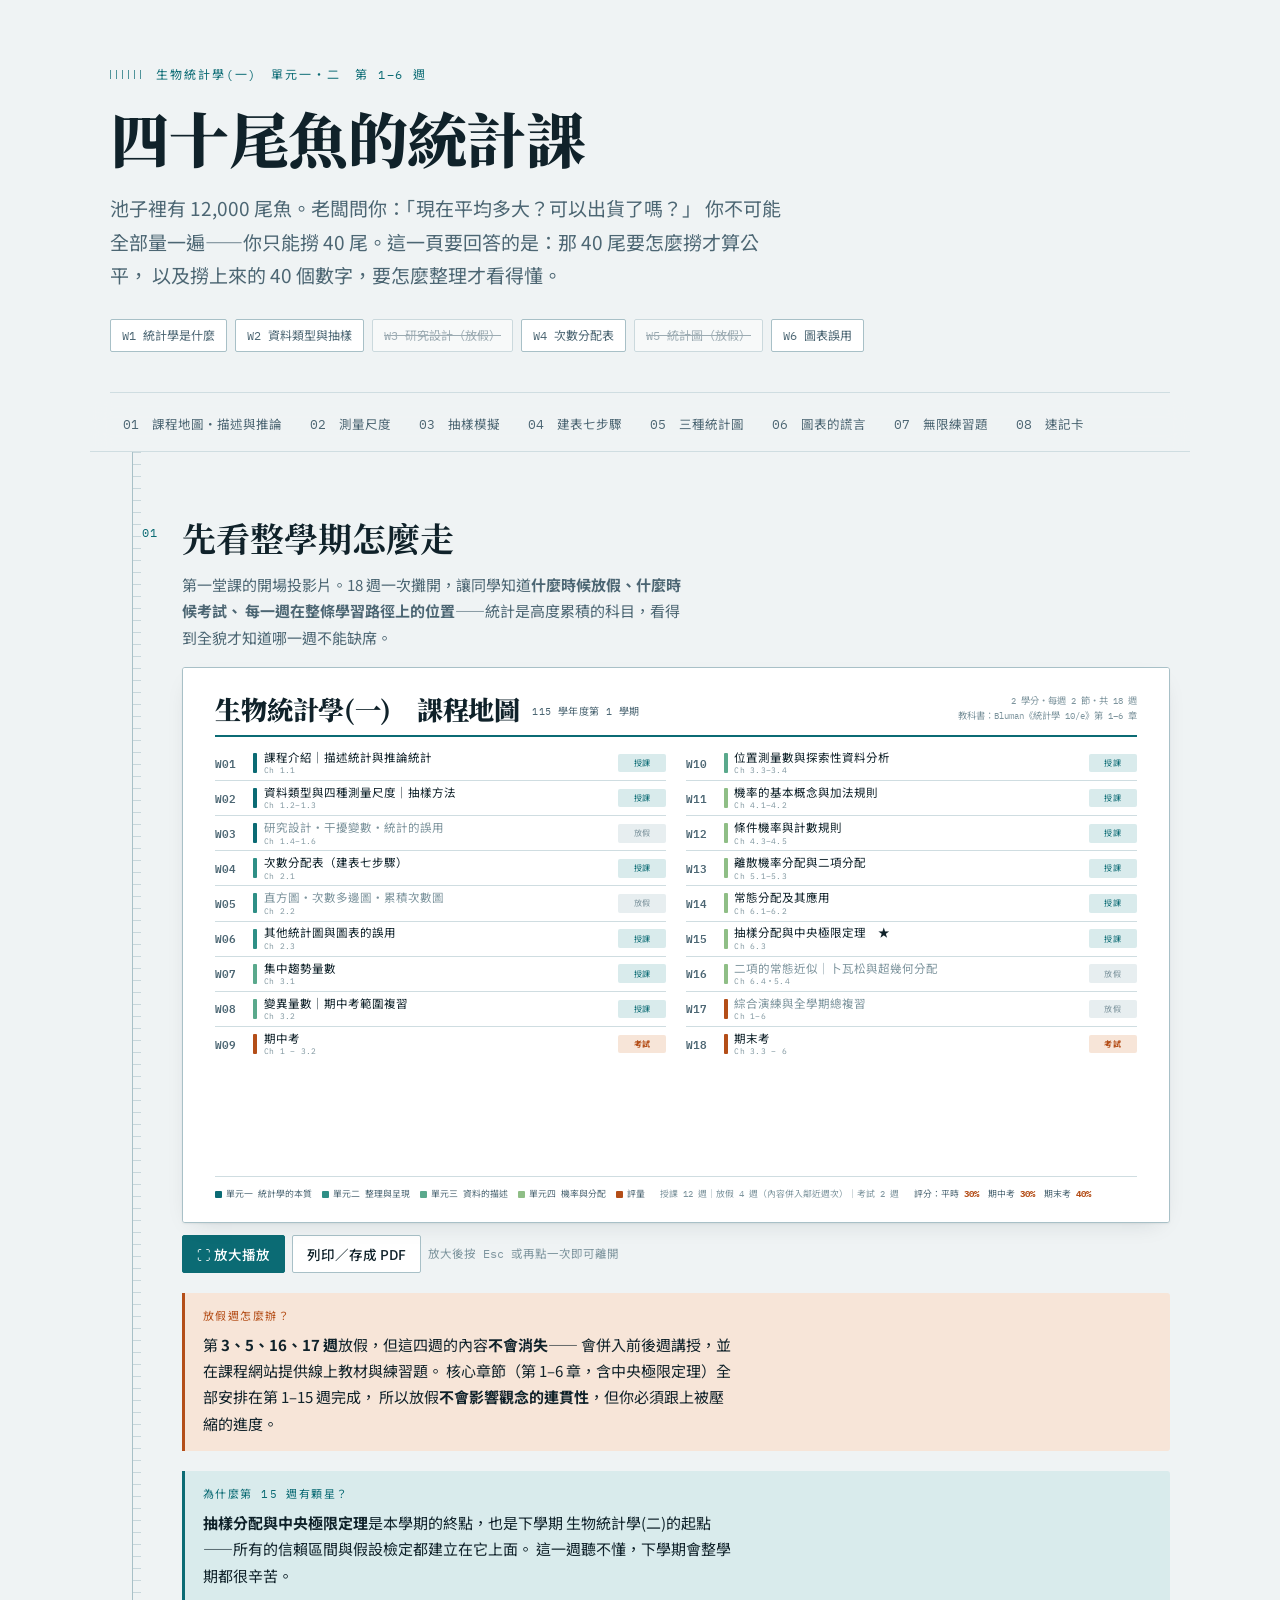
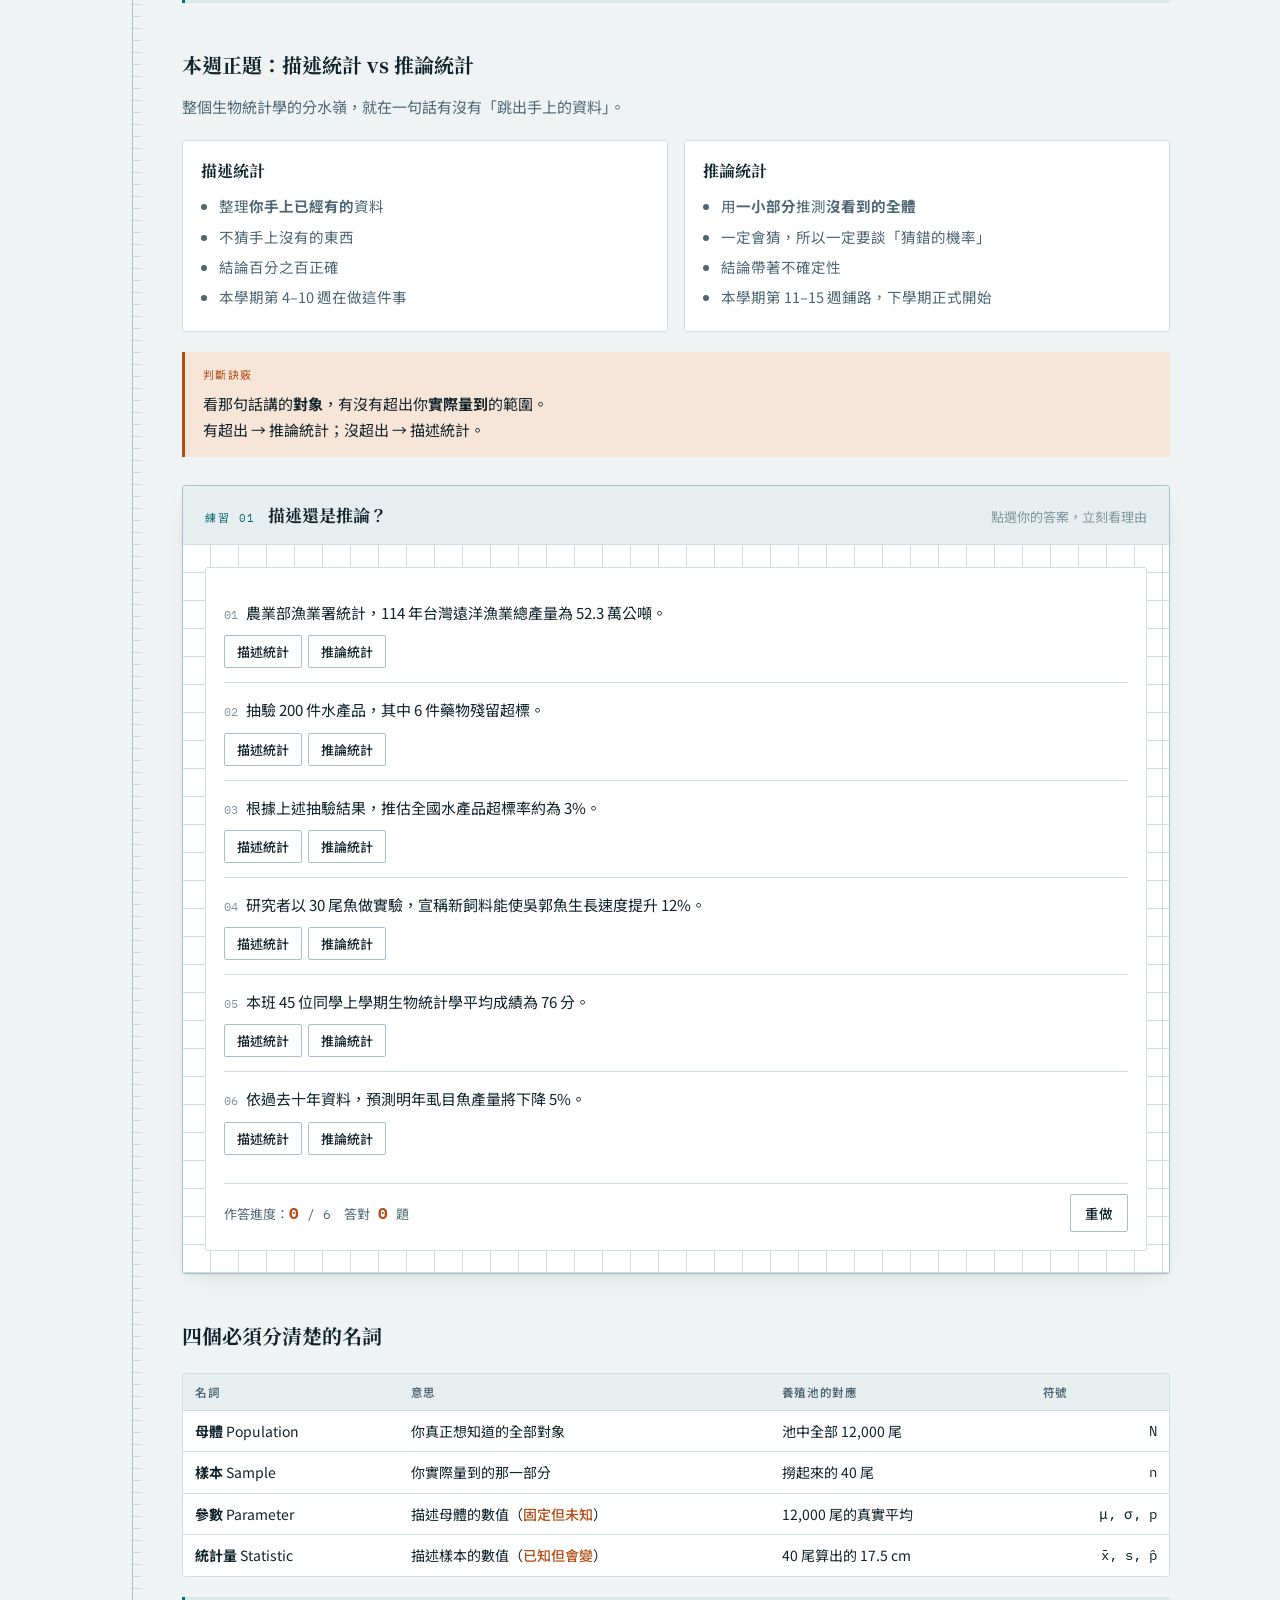
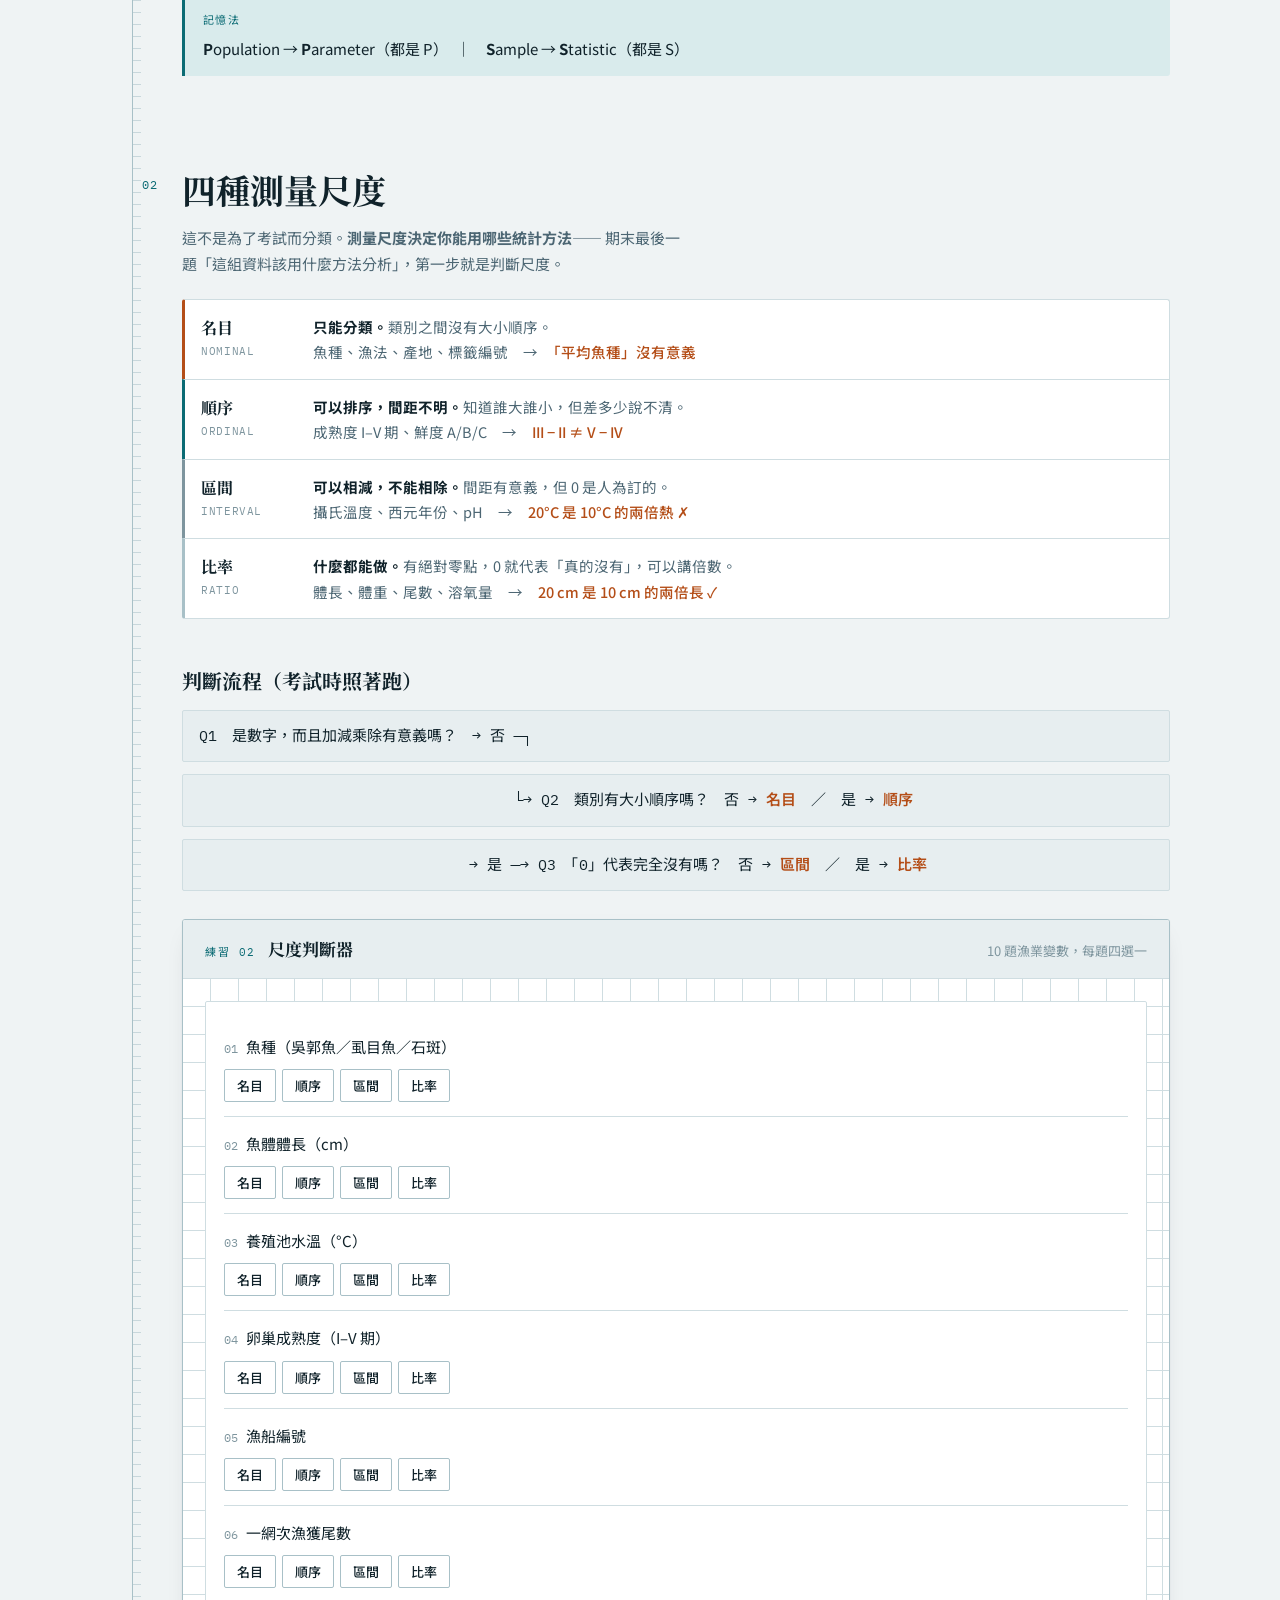
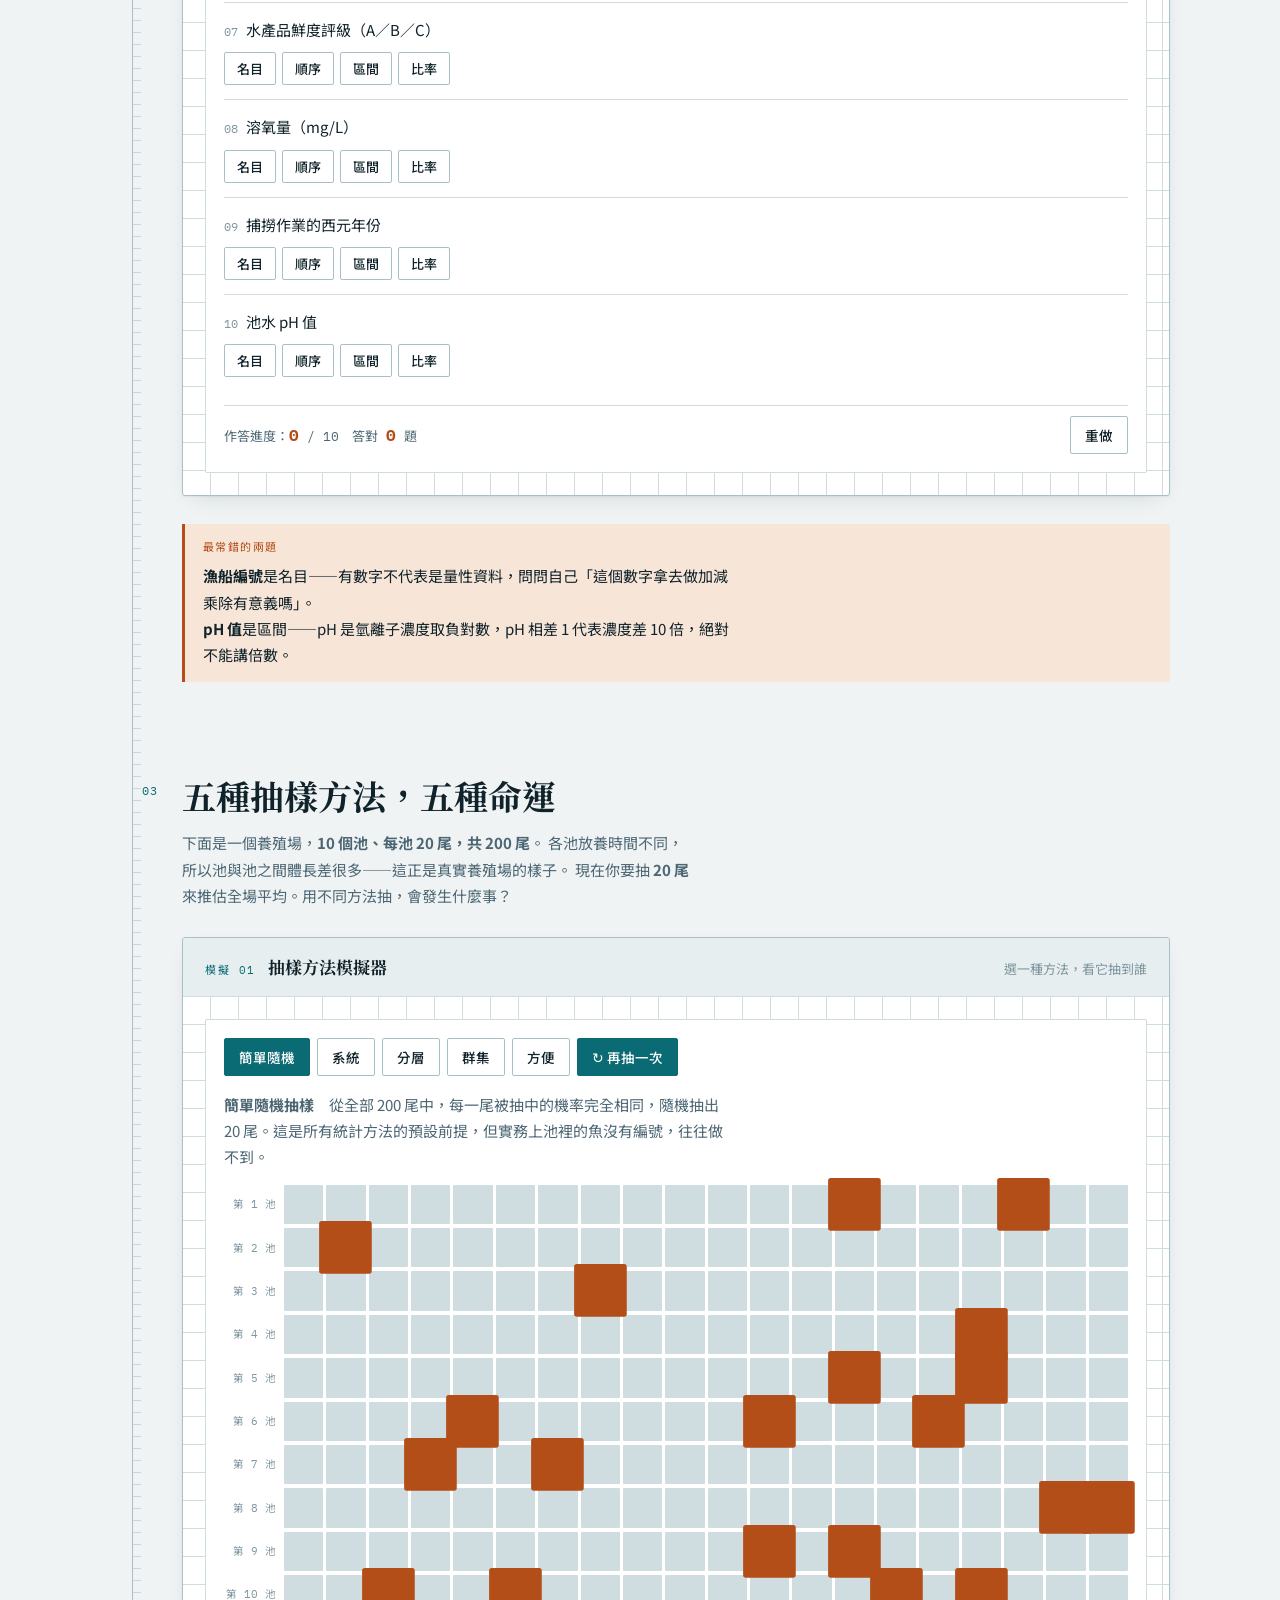
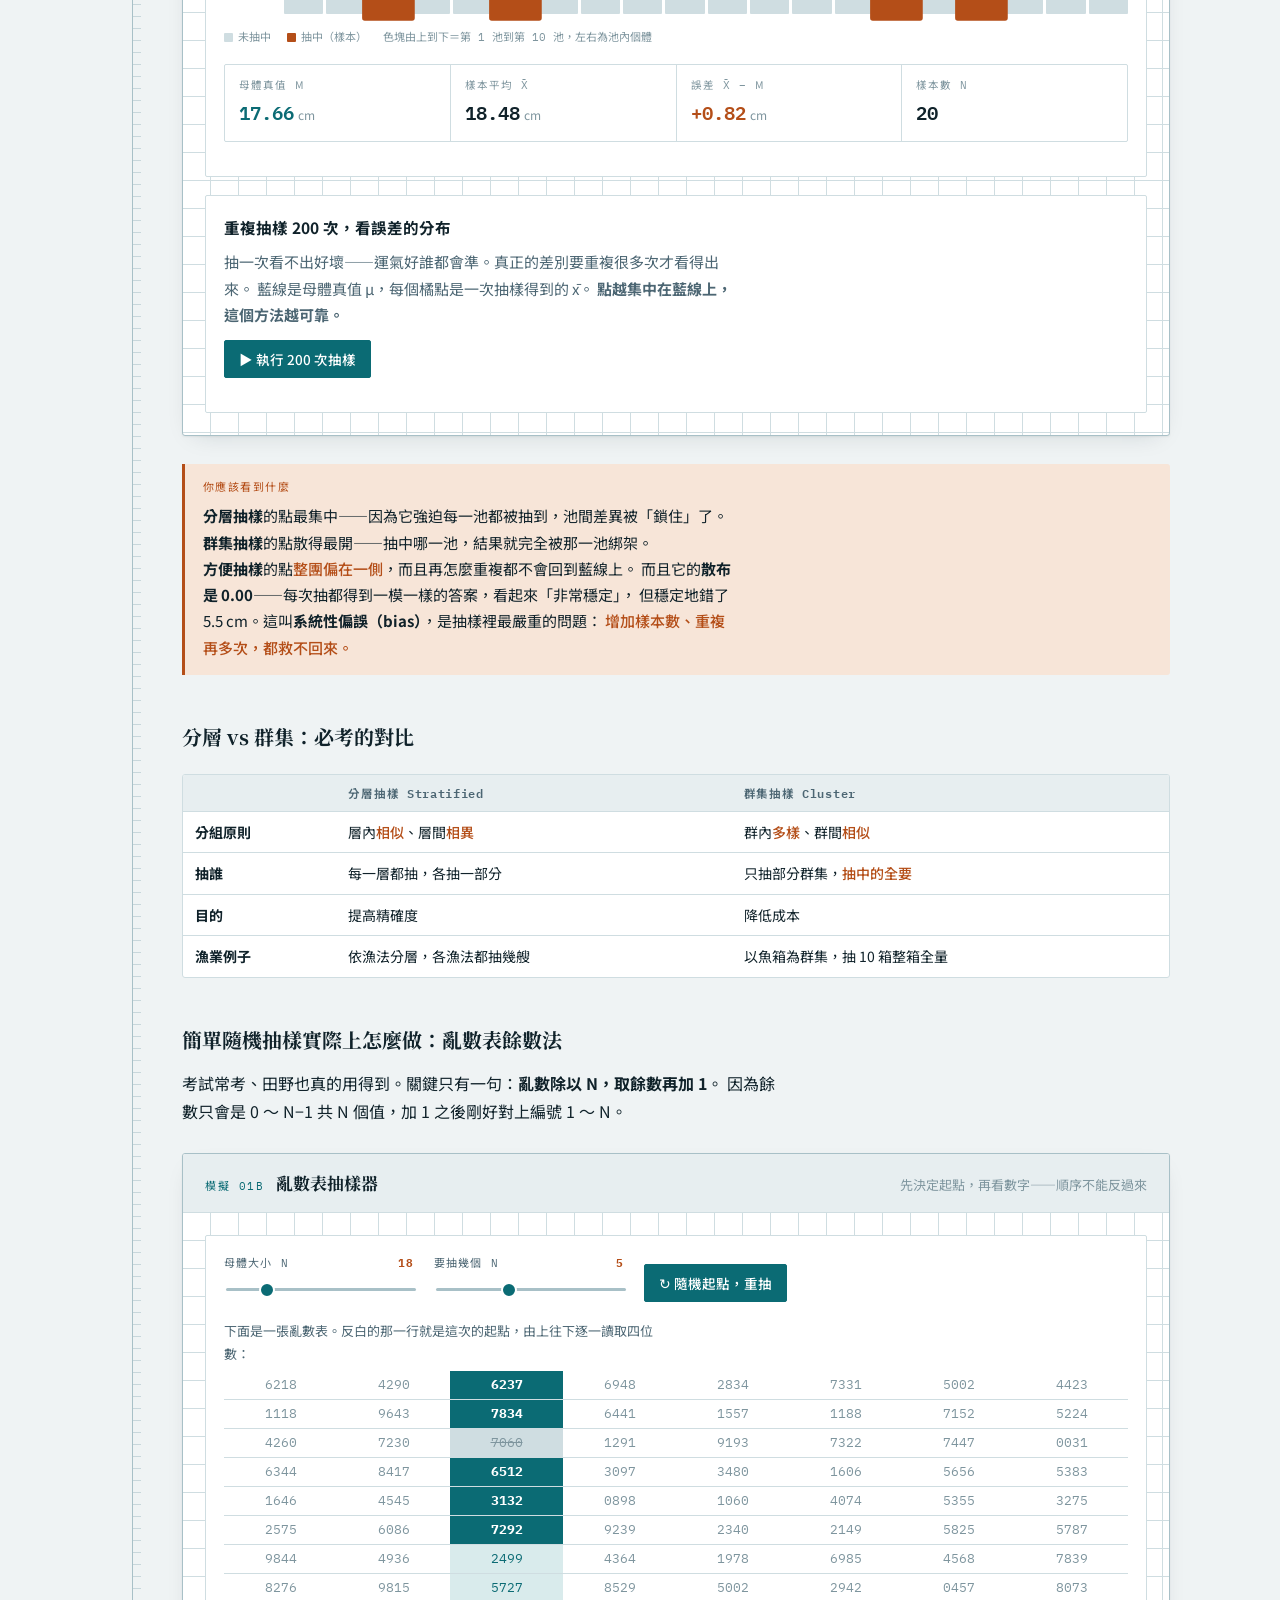
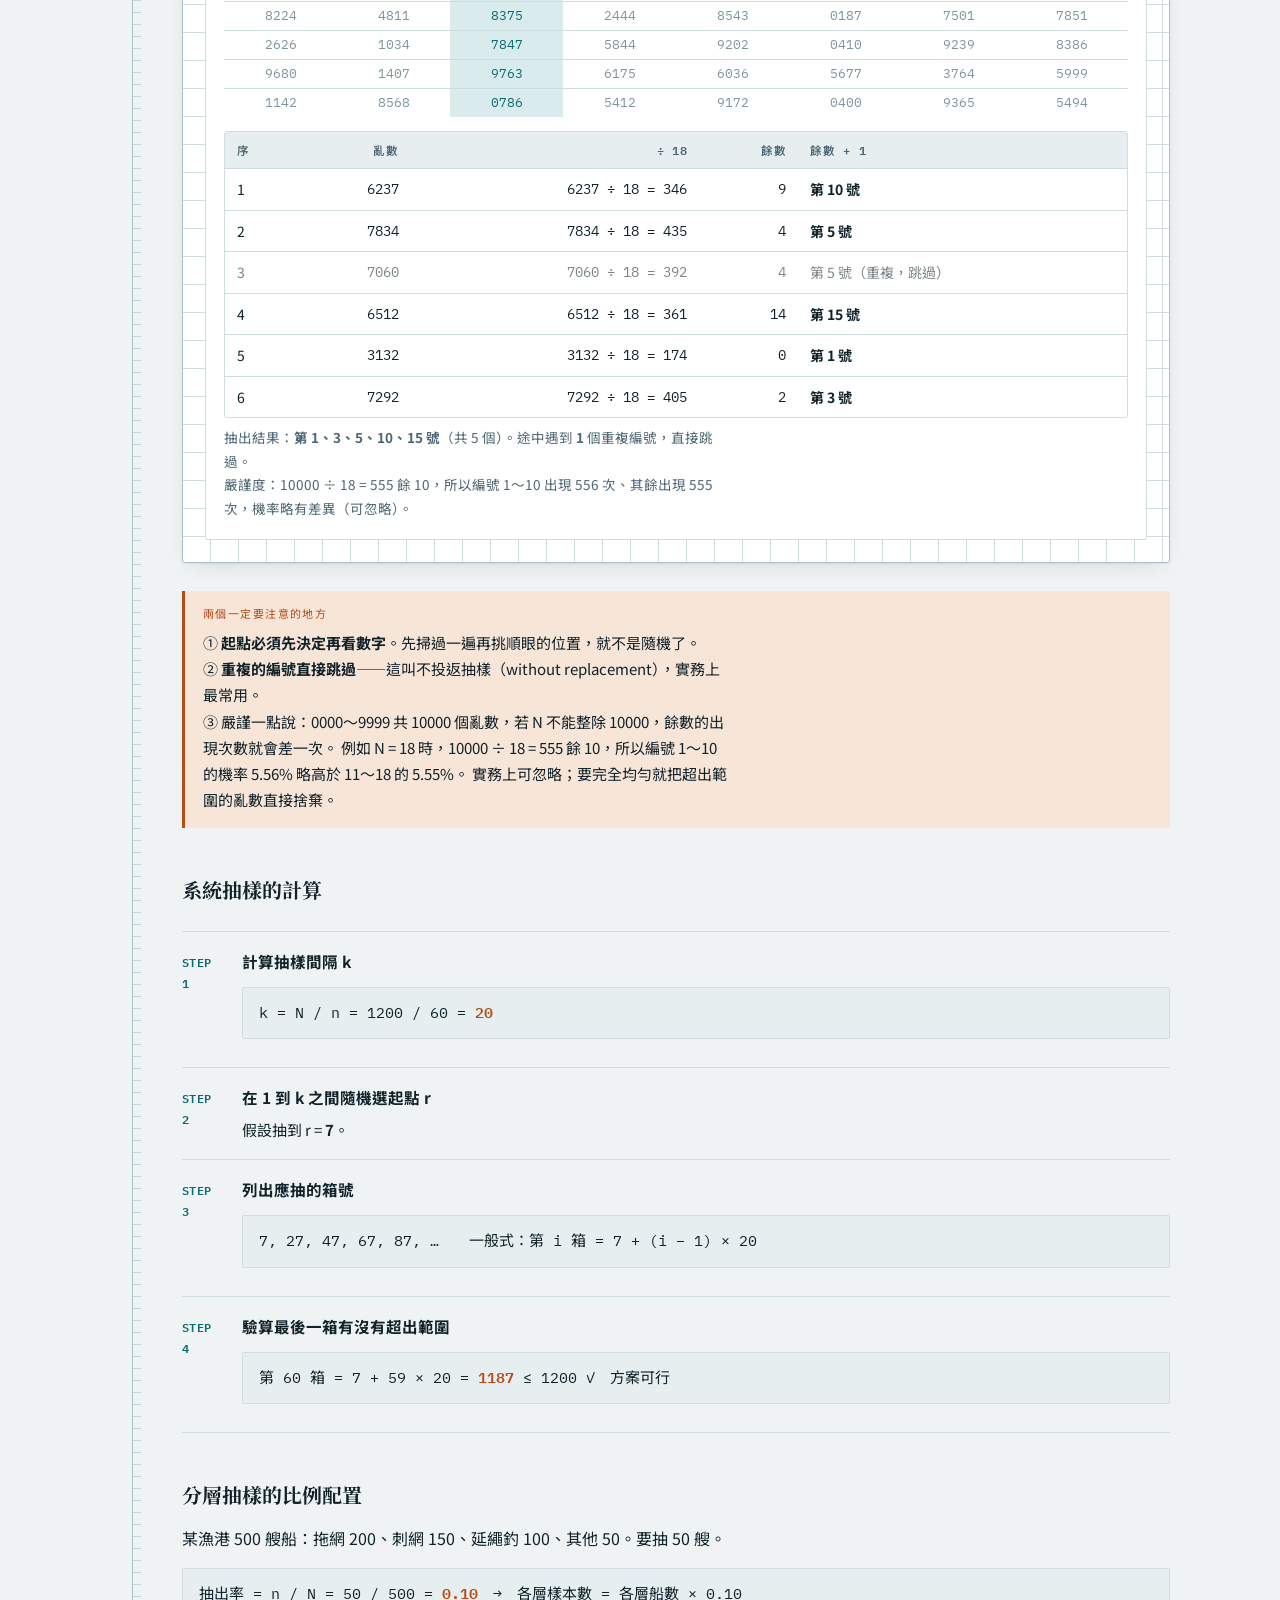
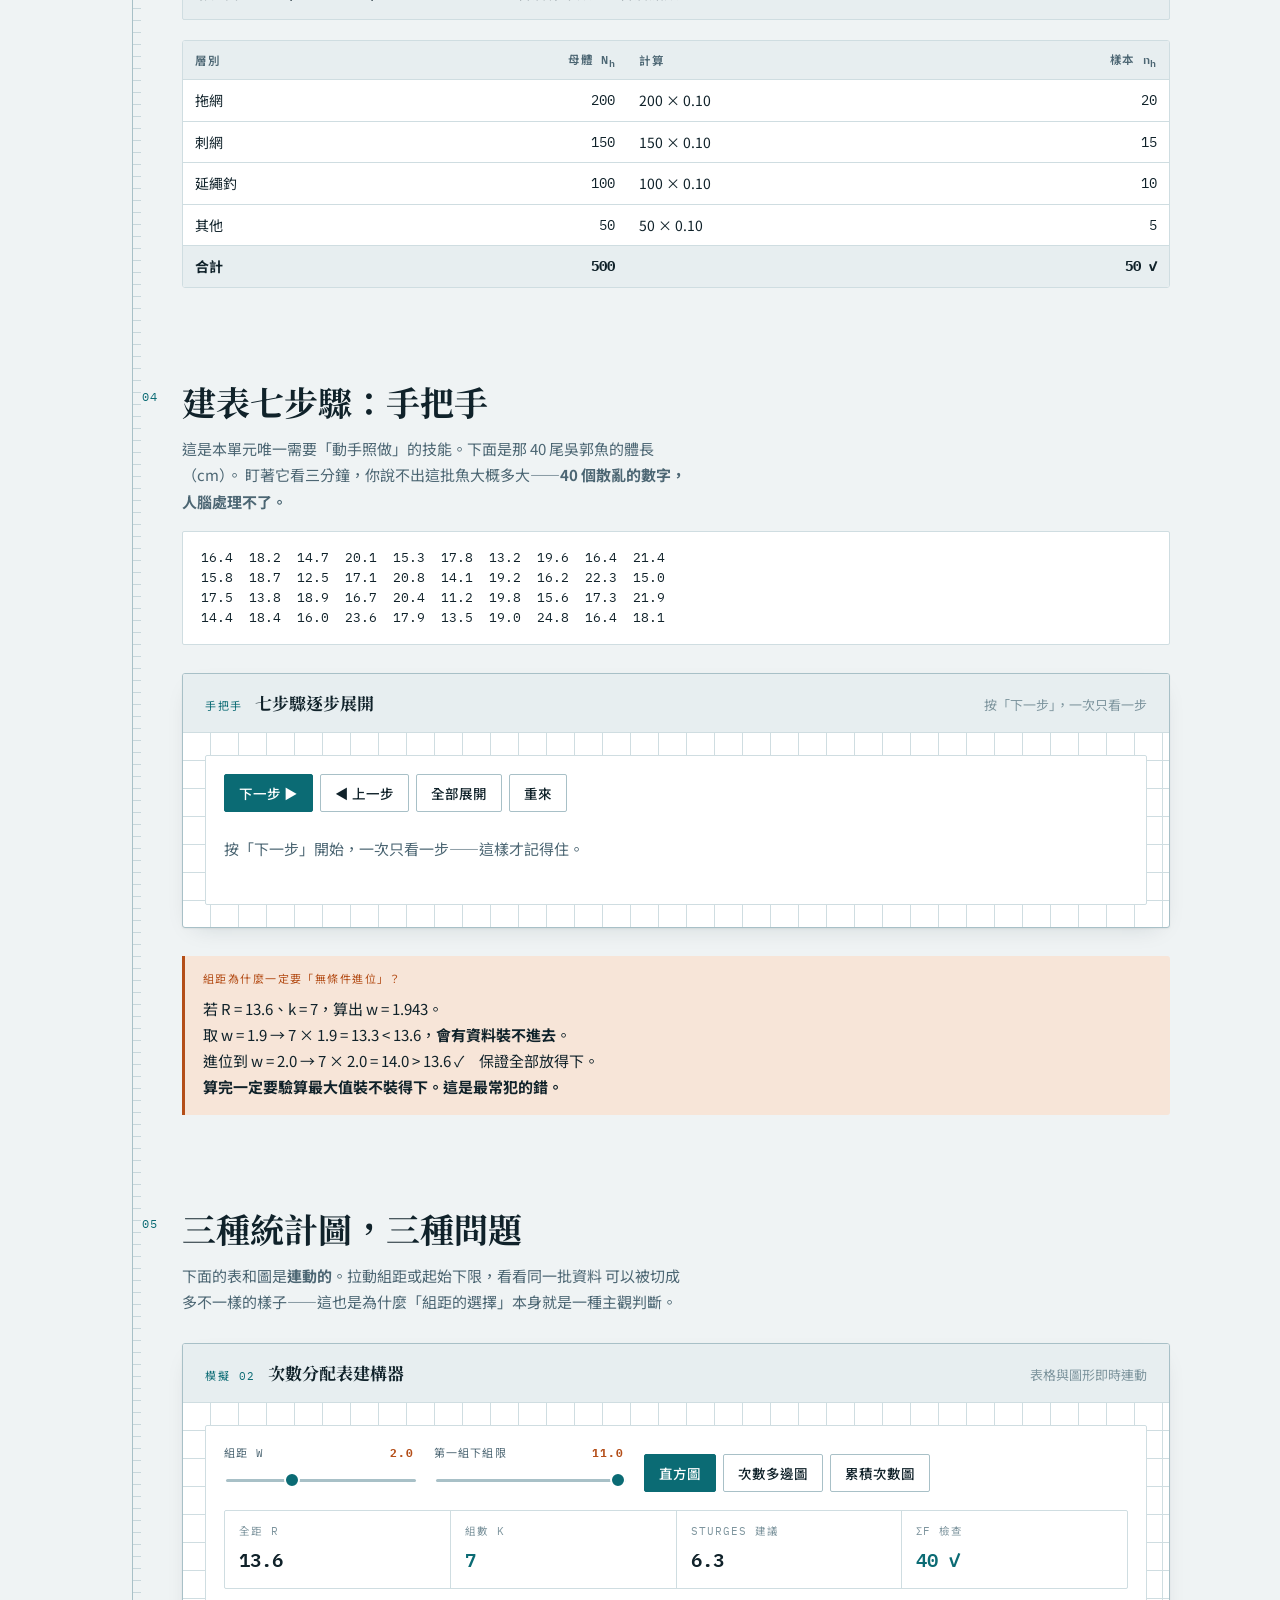
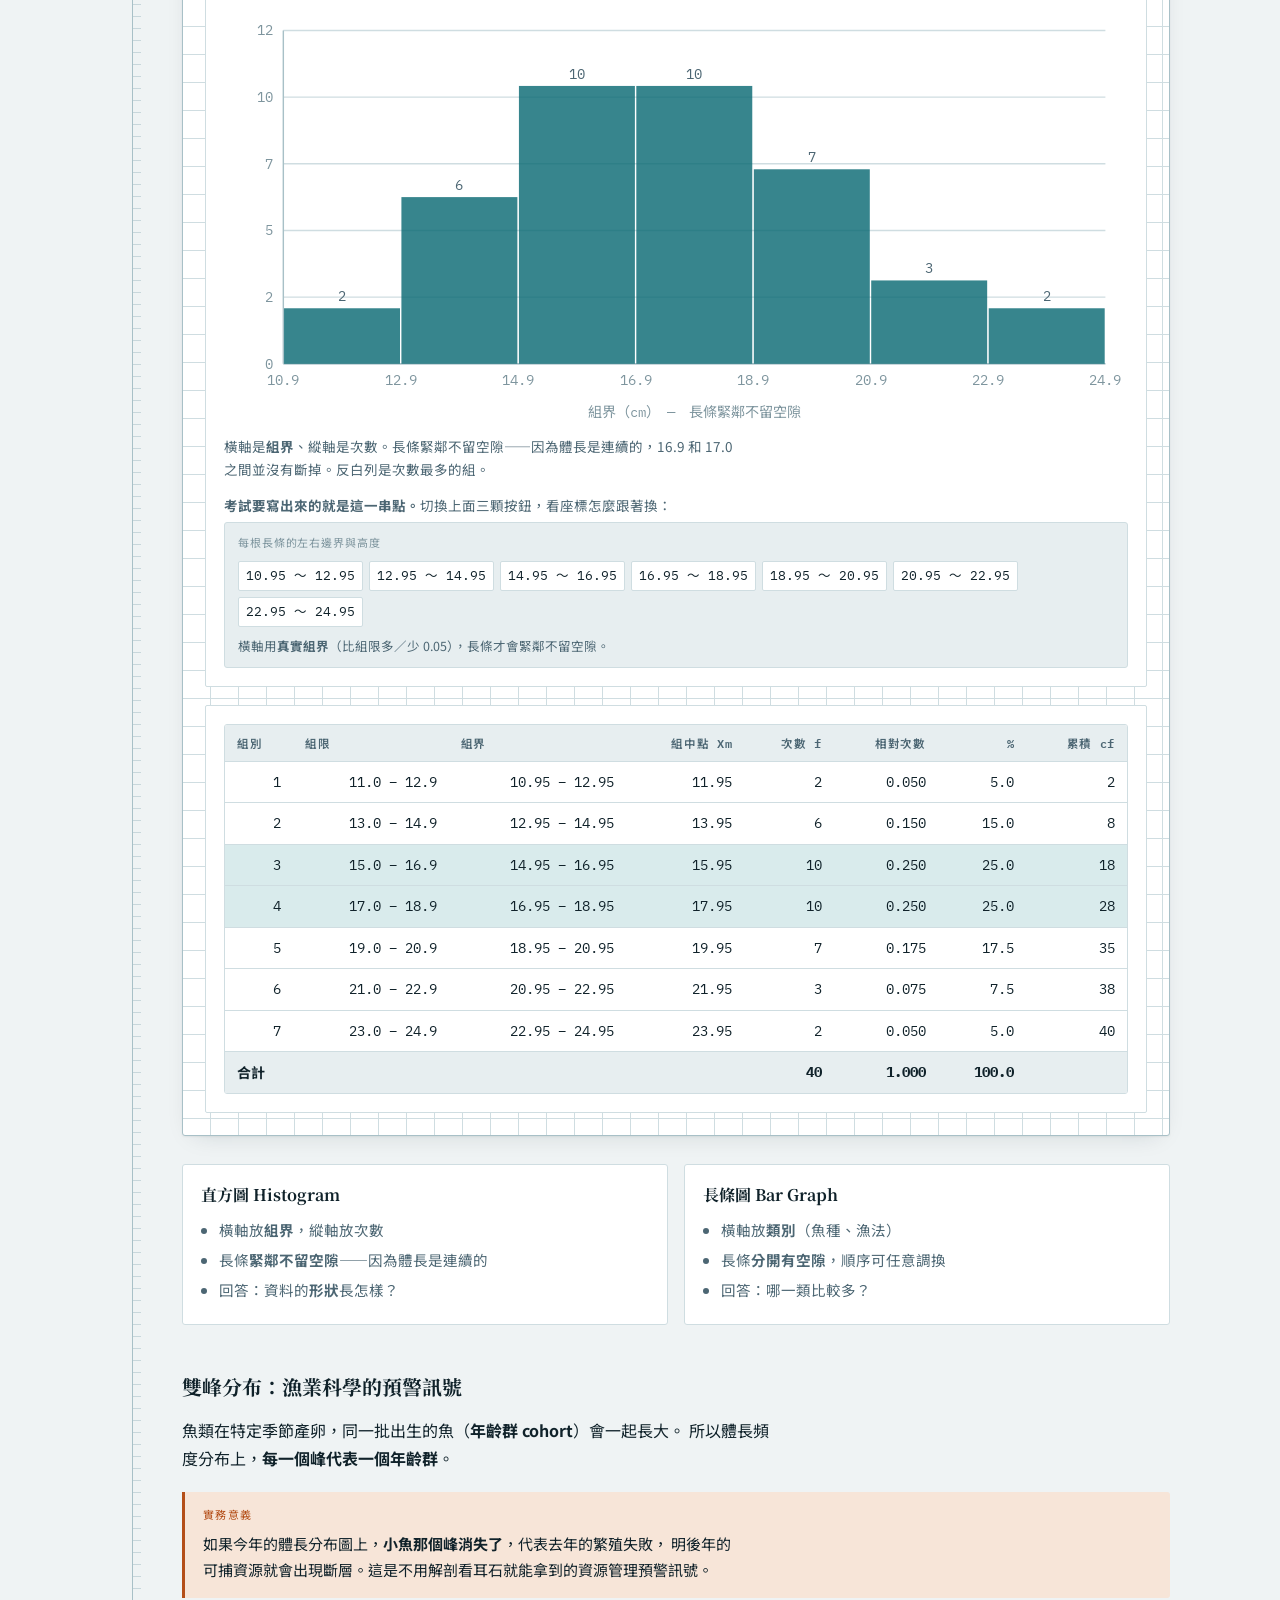
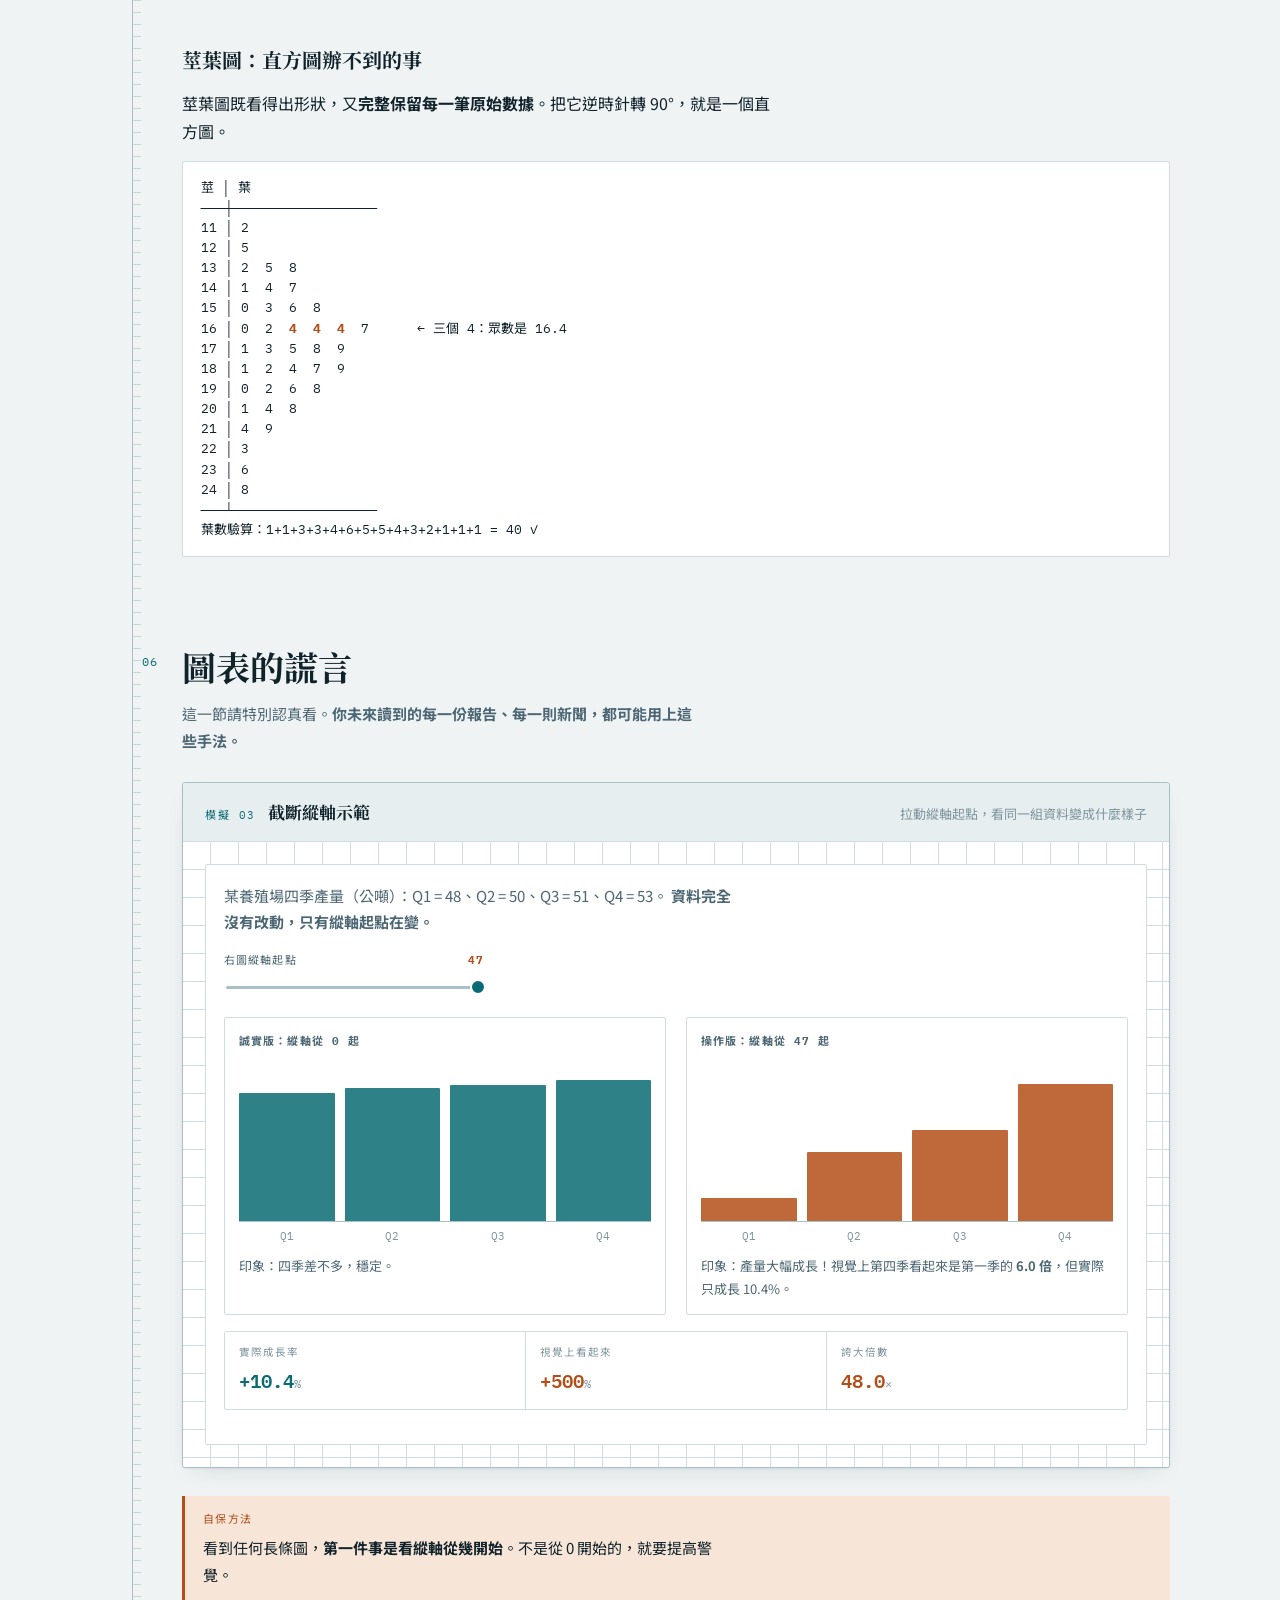
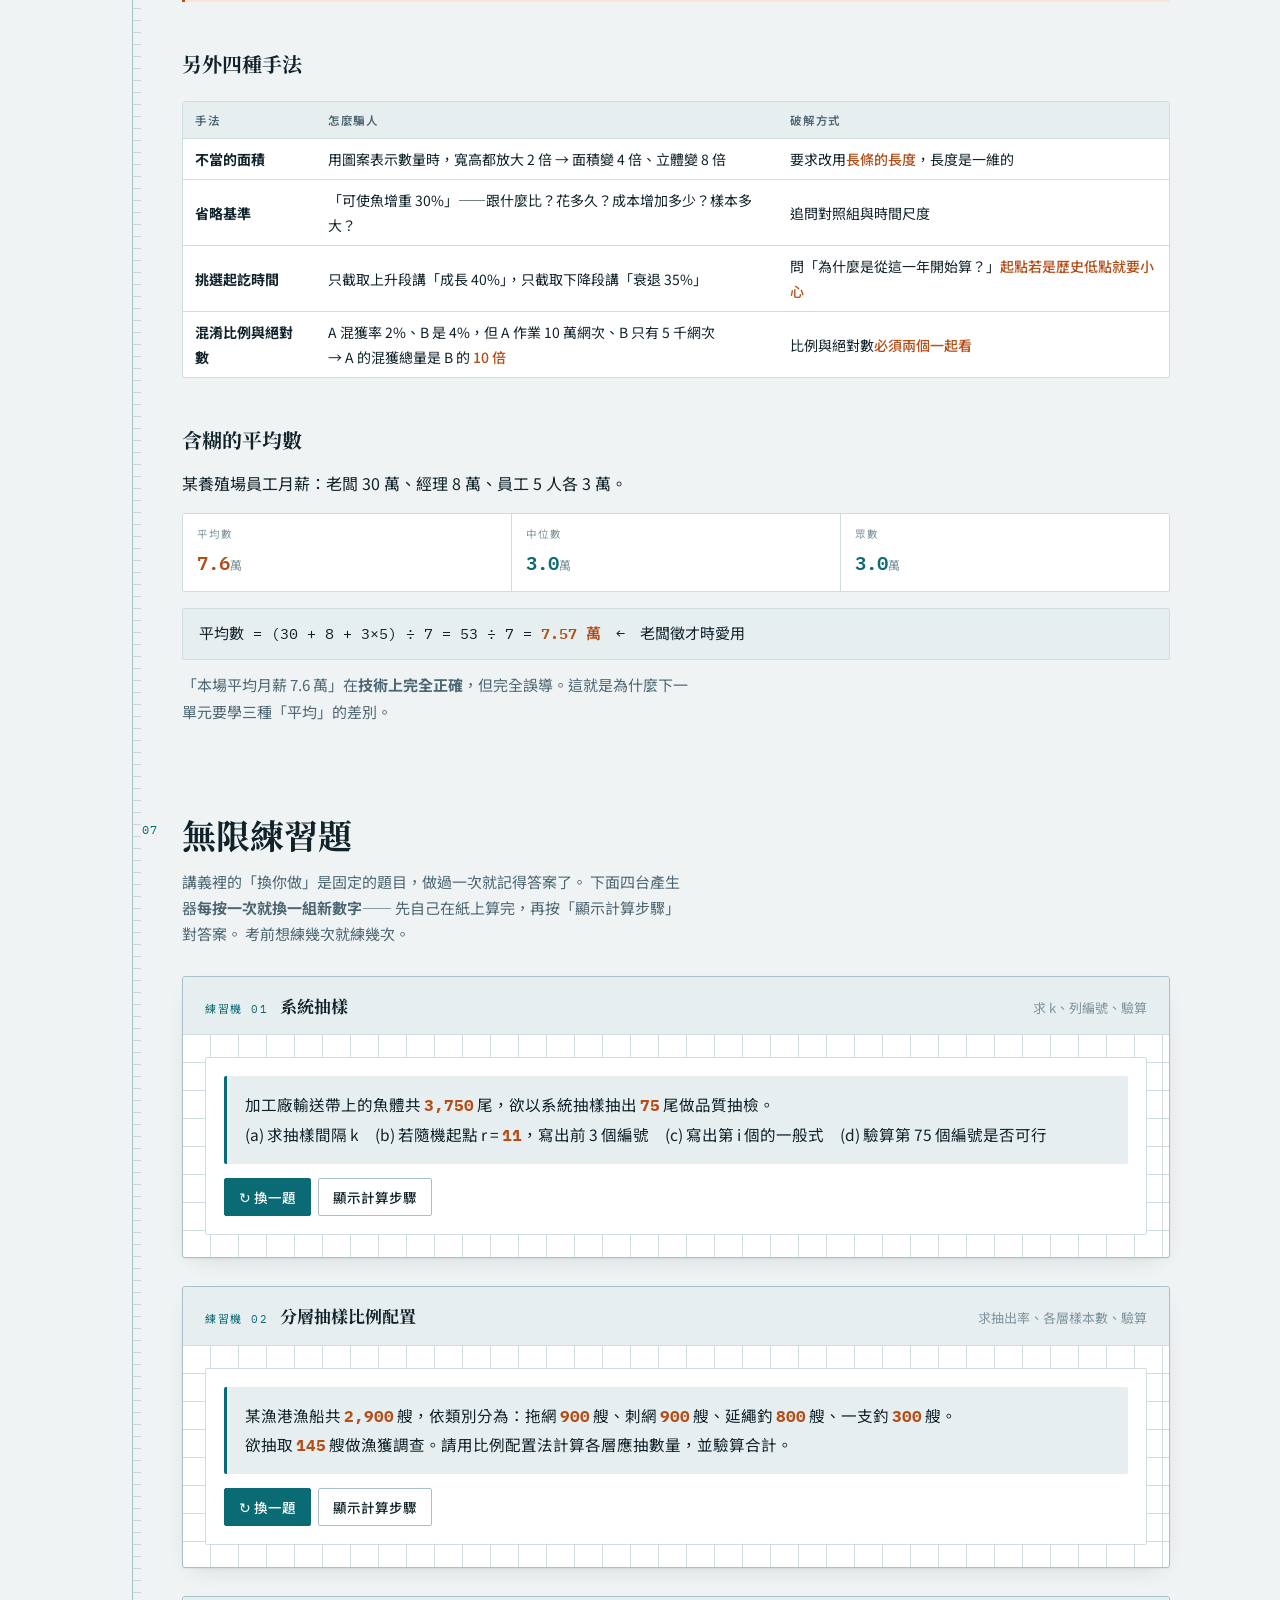
==== commit c51a433b: "互動教材：補齊亂數表、圖形座標、分組資料與 Z 表查表 對照參考書與新版講義補上三個 Lab 缺少的互動元件：  Lab 01 - 亂數表抽樣器：隨機起點、除以 N 取餘數加 1、重複跳過，   並依" ====
--- a/lab01-data-and-sampling/index.html
+++ b/lab01-data-and-sampling/index.html
@@ -313,6 +313,56 @@
         <tr><td><strong>漁業例子</strong></td><td>依漁法分層，各漁法都抽幾艘</td><td>以魚箱為群集，抽 10 箱整箱全量</td></tr>
       </tbody>
     </table>
+  </div>
+
+  <h3>簡單隨機抽樣實際上怎麼做：亂數表餘數法</h3>
+  <p>
+    考試常考、田野也真的用得到。關鍵只有一句：<strong>亂數除以 N，取餘數再加 1</strong>。
+    因為餘數只會是 0 ～ N−1 共 N 個值，加 1 之後剛好對上編號 1 ～ N。
+  </p>
+
+  <div class="lab">
+    <div class="lab-head">
+      <span class="tag">模擬 01b</span>
+      <span class="name">亂數表抽樣器</span>
+      <span class="hint">先決定起點，再看數字——順序不能反過來</span>
+    </div>
+    <div class="lab-body">
+      <div class="lab-inner">
+        <div class="ctrls">
+          <div class="ctrl">
+            <label>母體大小 N<b id="v-rtN">18</b></label>
+            <input type="range" id="in-rtN" min="8" max="60" step="1" value="18">
+          </div>
+          <div class="ctrl">
+            <label>要抽幾個 n<b id="v-rtn">5</b></label>
+            <input type="range" id="in-rtn" min="2" max="10" step="1" value="5">
+          </div>
+          <div class="btns">
+            <button class="primary" id="rt-go">↻ 隨機起點，重抽</button>
+          </div>
+        </div>
+
+        <p class="sub" style="margin:4px 0 6px;font-size:13px">
+          下面是一張亂數表。反白的那一行就是這次的起點，由上往下逐一讀取四位數：
+        </p>
+        <div class="rtable" id="rt-tbl"></div>
+
+        <div class="tw" style="margin:14px 0 0"><table id="rt-steps"></table></div>
+        <p class="sub" id="rt-note" style="margin:8px 0 0;font-size:13.5px"></p>
+      </div>
+    </div>
+  </div>
+
+  <div class="note warn">
+    <span class="lbl">兩個一定要注意的地方</span>
+    <p>
+      ① <strong>起點必須先決定再看數字</strong>。先掃過一遍再挑順眼的位置，就不是隨機了。<br>
+      ② <strong>重複的編號直接跳過</strong>——這叫不投返抽樣（without replacement），實務上最常用。<br>
+      ③ 嚴謹一點說：0000～9999 共 10000 個亂數，若 N 不能整除 10000，餘數的出現次數就會差一次。
+      例如 N = 18 時，10000 ÷ 18 = 555 餘 10，所以編號 1～10 的機率 5.56% 略高於 11～18 的 5.55%。
+      實務上可忽略；要完全均勻就把超出範圍的亂數直接捨棄。
+    </p>
   </div>
 
   <h3>系統抽樣的計算</h3>
@@ -438,6 +488,11 @@
 
         <div class="chart-wrap"><svg class="chart" id="chart" viewBox="0 0 640 300" role="img" aria-label="次數分配圖"></svg></div>
         <p class="sub" id="chart-note" style="margin:6px 0 0;font-size:13.5px"></p>
+
+        <p class="sub" style="margin:12px 0 4px;font-size:13.5px">
+          <b>考試要寫出來的就是這一串點。</b>切換上面三顆按鈕，看座標怎麼跟著換：
+        </p>
+        <div class="ptlist" id="pt-list"></div>
       </div>
 
       <div class="lab-inner" style="margin-top:18px">
@@ -1037,6 +1092,87 @@
     '<br>完整表格請見下方「次數分配表建構器」（把組距設為 2.0、下組限設為 11.0 即為本例）。'}
 ];
 var stepsEl = document.getElementById("steps7");
+/* ══════════════ 03b 亂數表餘數法 ══════════════ */
+/* 固定種子產生一張「印好的」亂數表，重新整理頁面也一樣，方便課堂上對答案 */
+var RT_ROWS = 12, RT_COLS = 8;
+var RT = (function(){
+  var rng = mkRng(19510614), t = [];
+  for (var r = 0; r < RT_ROWS; r++){
+    var row = [];
+    for (var c = 0; c < RT_COLS; c++) row.push(Math.floor(rng()*10000));
+    t.push(row);
+  }
+  return t;
+})();
+var rtCol = 2;
+
+function rtRun(){
+  var N = +document.getElementById("in-rtN").value;
+  var n = +document.getElementById("in-rtn").value;
+  document.getElementById("v-rtN").textContent = N;
+  document.getElementById("v-rtn").textContent = n;
+  if (n > N) { n = N; document.getElementById("in-rtn").value = n;
+               document.getElementById("v-rtn").textContent = n; }
+
+  /* 由起點那一行，由上往下逐一讀四位數 */
+  var picked = [], steps = [], used = {};
+  for (var r = 0; r < RT_ROWS && picked.length < n; r++){
+    var num = RT[r][rtCol];
+    var q = Math.floor(num / N), rem = num % N, id = rem + 1;
+    var dup = picked.indexOf(id) >= 0;
+    steps.push({ r:r, num:num, q:q, rem:rem, id:id, dup:dup });
+    used[r] = dup ? "skip" : "used";
+    if (!dup) picked.push(id);
+  }
+
+  /* 亂數表：標出起點那一行，以及實際用到／跳過的格子 */
+  var h = "<table><tbody>";
+  for (var i = 0; i < RT_ROWS; i++){
+    h += "<tr>";
+    for (var j = 0; j < RT_COLS; j++){
+      var cls = j === rtCol ? (used[i] || "col") : "";
+      h += '<td class="' + cls + '">' + String(RT[i][j]).padStart(4, "0") + "</td>";
+    }
+    h += "</tr>";
+  }
+  document.getElementById("rt-tbl").innerHTML = h + "</tbody></table>";
+
+  /* 逐列換算 */
+  var st = '<thead><tr><th>序</th><th class="num">亂數</th><th class="num">÷ ' + N +
+           '</th><th class="num">餘數</th><th>餘數 + 1</th></tr></thead><tbody>';
+  steps.forEach(function(s2, k){
+    st += '<tr' + (s2.dup ? ' style="opacity:.55"' : '') + '>' +
+          '<td>' + (k+1) + '</td>' +
+          '<td class="num">' + String(s2.num).padStart(4,"0") + '</td>' +
+          '<td class="num">' + s2.num + ' ÷ ' + N + ' = ' + s2.q + '</td>' +
+          '<td class="num">' + s2.rem + '</td>' +
+          '<td>' + (s2.dup ? '第 ' + s2.id + ' 號（重複，跳過）' : '<b>第 ' + s2.id + ' 號</b>') + '</td>' +
+          '</tr>';
+  });
+  document.getElementById("rt-steps").innerHTML = st + "</tbody>";
+
+  var skipped = steps.filter(function(x){ return x.dup; }).length;
+  var extra = skipped ? "途中遇到 <strong>" + skipped + "</strong> 個重複編號，直接跳過。" : "這次沒有遇到重複。";
+  var q10000 = Math.floor(10000 / N), r10000 = 10000 % N;
+  var uniform = r10000 === 0
+    ? "N = " + N + " 剛好整除 10000，每個編號的機率完全相等。"
+    : "10000 ÷ " + N + " = " + q10000 + " 餘 " + r10000 + "，所以編號 1～" + r10000 +
+      " 出現 " + (q10000+1) + " 次、其餘出現 " + q10000 + " 次，機率略有差異（可忽略）。";
+
+  document.getElementById("rt-note").innerHTML =
+    "抽出結果：<strong>第 " + picked.slice().sort(function(a,b){return a-b;}).join("、") +
+    " 號</strong>（共 " + picked.length + " 個）。" + extra +
+    "<br>嚴謹度：" + uniform;
+}
+document.getElementById("rt-go").addEventListener("click", function(){
+  rtCol = Math.floor(Math.random() * RT_COLS);   /* 起點先決定，再看數字 */
+  rtRun();
+});
+["in-rtN","in-rtn"].forEach(function(id){
+  document.getElementById(id).addEventListener("input", rtRun);
+});
+rtRun();
+
 var shown = 0;
 function renderSteps(){
   stepsEl.innerHTML = "";
@@ -1168,7 +1304,49 @@
     s += '<text x="' + (ml+pw/2) + '" y="' + (H-8) + '" text-anchor="middle">上組界（cm）　—　永遠單調遞增，中間最陡處就是資料最集中的地方</text>';
   }
   svg.innerHTML = s;
+  renderPoints(cls);
 }
+
+/* 把圖上的點用「考卷上該寫的樣子」列出來。
+   三種圖的橫軸座標完全不同，這是學生最常寫錯的地方：
+   直方圖用組界、次數多邊圖用組中點、肩形圖用上組界。 */
+function renderPoints(cls){
+  var box = document.getElementById("pt-list");
+  if (!box) return;
+  var w = cls.length > 1 ? (cls[1].mid - cls[0].mid) : 2;
+  var pts = [], head = "", tip = "";
+
+  if (chartMode === "hist"){
+    head = "每根長條的左右邊界與高度";
+    cls.forEach(function(c){
+      pts.push({ k: c.bl.toFixed(2) + " ～ " + c.bu.toFixed(2), v: c.f, hl: false });
+    });
+    tip = "橫軸用<b>真實組界</b>（比組限多／少 0.05），長條才會緊鄰不留空隙。";
+  } else if (chartMode === "poly"){
+    head = "次數多邊圖：橫軸用組中點";
+    pts.push({ k: "(" + (cls[0].mid - w).toFixed(2) + ", 0)", v: "補", hl: true });
+    cls.forEach(function(c){
+      pts.push({ k: "(" + c.mid.toFixed(2) + ", " + c.f + ")", v: c.f, hl: false });
+    });
+    pts.push({ k: "(" + (cls[cls.length-1].mid + w).toFixed(2) + ", 0)", v: "補", hl: true });
+    tip = "橘色那兩點是<b>兩端補的 0</b>，把折線拉回橫軸。沒補就是懸空的折線，會扣分。";
+  } else {
+    head = "肩形圖：橫軸用真實上組界";
+    pts.push({ k: "(" + cls[0].bl.toFixed(2) + ", 0)", v: "起點", hl: true });
+    cls.forEach(function(c){
+      pts.push({ k: "(" + c.bu.toFixed(2) + ", " + c.cf + ")", v: c.cf, hl: false });
+    });
+    tip = "橘色那點是<b>第一組的真實下組界、累積次數 0</b>——起點不是組中點。縱軸是<b>累積</b>次數，只升不降。";
+  }
+
+  var h = '<div class="pt-head">' + head + '</div><div class="pt-row">';
+  pts.forEach(function(p){
+    h += '<code class="' + (p.hl ? "hl" : "") + '">' + p.k + '</code>';
+  });
+  h += '</div><p class="pt-tip">' + tip + '</p>';
+  box.innerHTML = h;
+}
+
 var CHART_NOTE = {
   hist:"橫軸是<strong>組界</strong>、縱軸是次數。長條緊鄰不留空隙——因為體長是連續的，16.9 和 17.0 之間並沒有斷掉。反白列是次數最多的組。",
   poly:"橫軸是<strong>組中點</strong>。兩端各補一組次數為 0 的組中點，把折線拉回橫軸——「多邊形」必須是封閉的。優點是<strong>可以把兩年、兩池的分布疊在同一張圖上比較</strong>，直方圖辦不到。",
--- a/lab01-data-and-sampling/style.css
+++ b/lab01-data-and-sampling/style.css
@@ -238,3 +238,30 @@
   .slide-frame{border:none;box-shadow:none;page-break-inside:avoid}
 }
 
+
+/* ─── 統計圖座標清單 ─────────────────────────────── */
+.ptlist{border:1px solid var(--rule);border-radius:3px;background:var(--surface-2);padding:11px 13px}
+.ptlist .pt-head{
+  font-family:var(--f-mono);font-size:11px;letter-spacing:.08em;text-transform:uppercase;
+  color:var(--ink-3);margin-bottom:8px;
+}
+.ptlist .pt-row{display:flex;flex-wrap:wrap;gap:6px}
+.ptlist code{
+  font-family:var(--f-mono);font-size:12.5px;font-variant-numeric:tabular-nums;
+  background:var(--surface);color:var(--ink);
+  border:1px solid var(--rule);border-radius:2px;padding:3px 7px;
+}
+.ptlist code.hl{background:var(--flag-soft);border-color:var(--flag);color:var(--flag);font-weight:600}
+.ptlist .pt-tip{margin:9px 0 0;font-size:12.5px;color:var(--ink-2);line-height:1.6}
+
+/* ─── 亂數表 ─────────────────────────────────────── */
+.rtable{overflow-x:auto}
+.rtable table{border-collapse:collapse;min-width:460px}
+.rtable td{
+  font-family:var(--f-mono);font-size:12.5px;font-variant-numeric:tabular-nums;
+  padding:3px 9px;color:var(--ink-3);text-align:center;
+}
+.rtable td.col{background:var(--accent-soft);color:var(--accent)}
+.rtable td.used{background:var(--accent);color:#fff;font-weight:700}
+.rtable td.skip{background:var(--rule);color:var(--ink-3);text-decoration:line-through}
+.rtable td.hit{background:var(--flag);color:#fff;font-weight:700}
